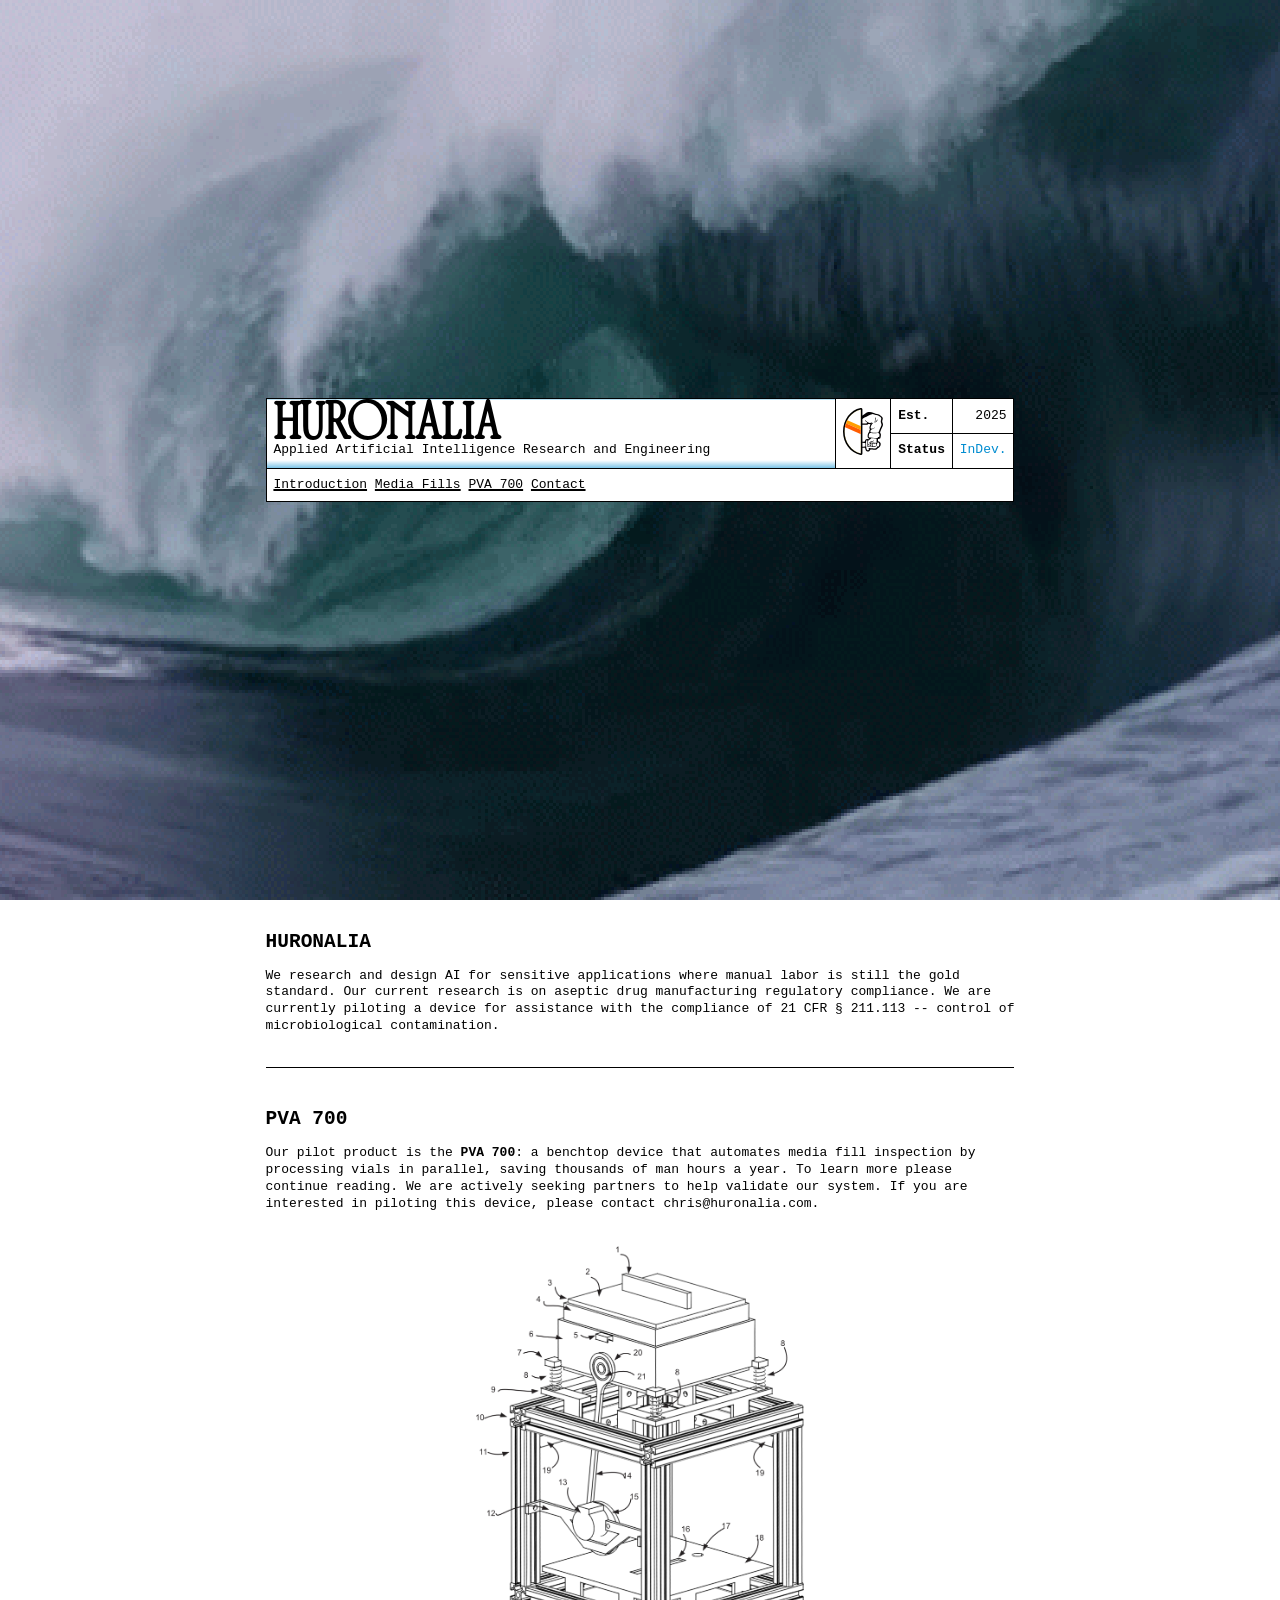
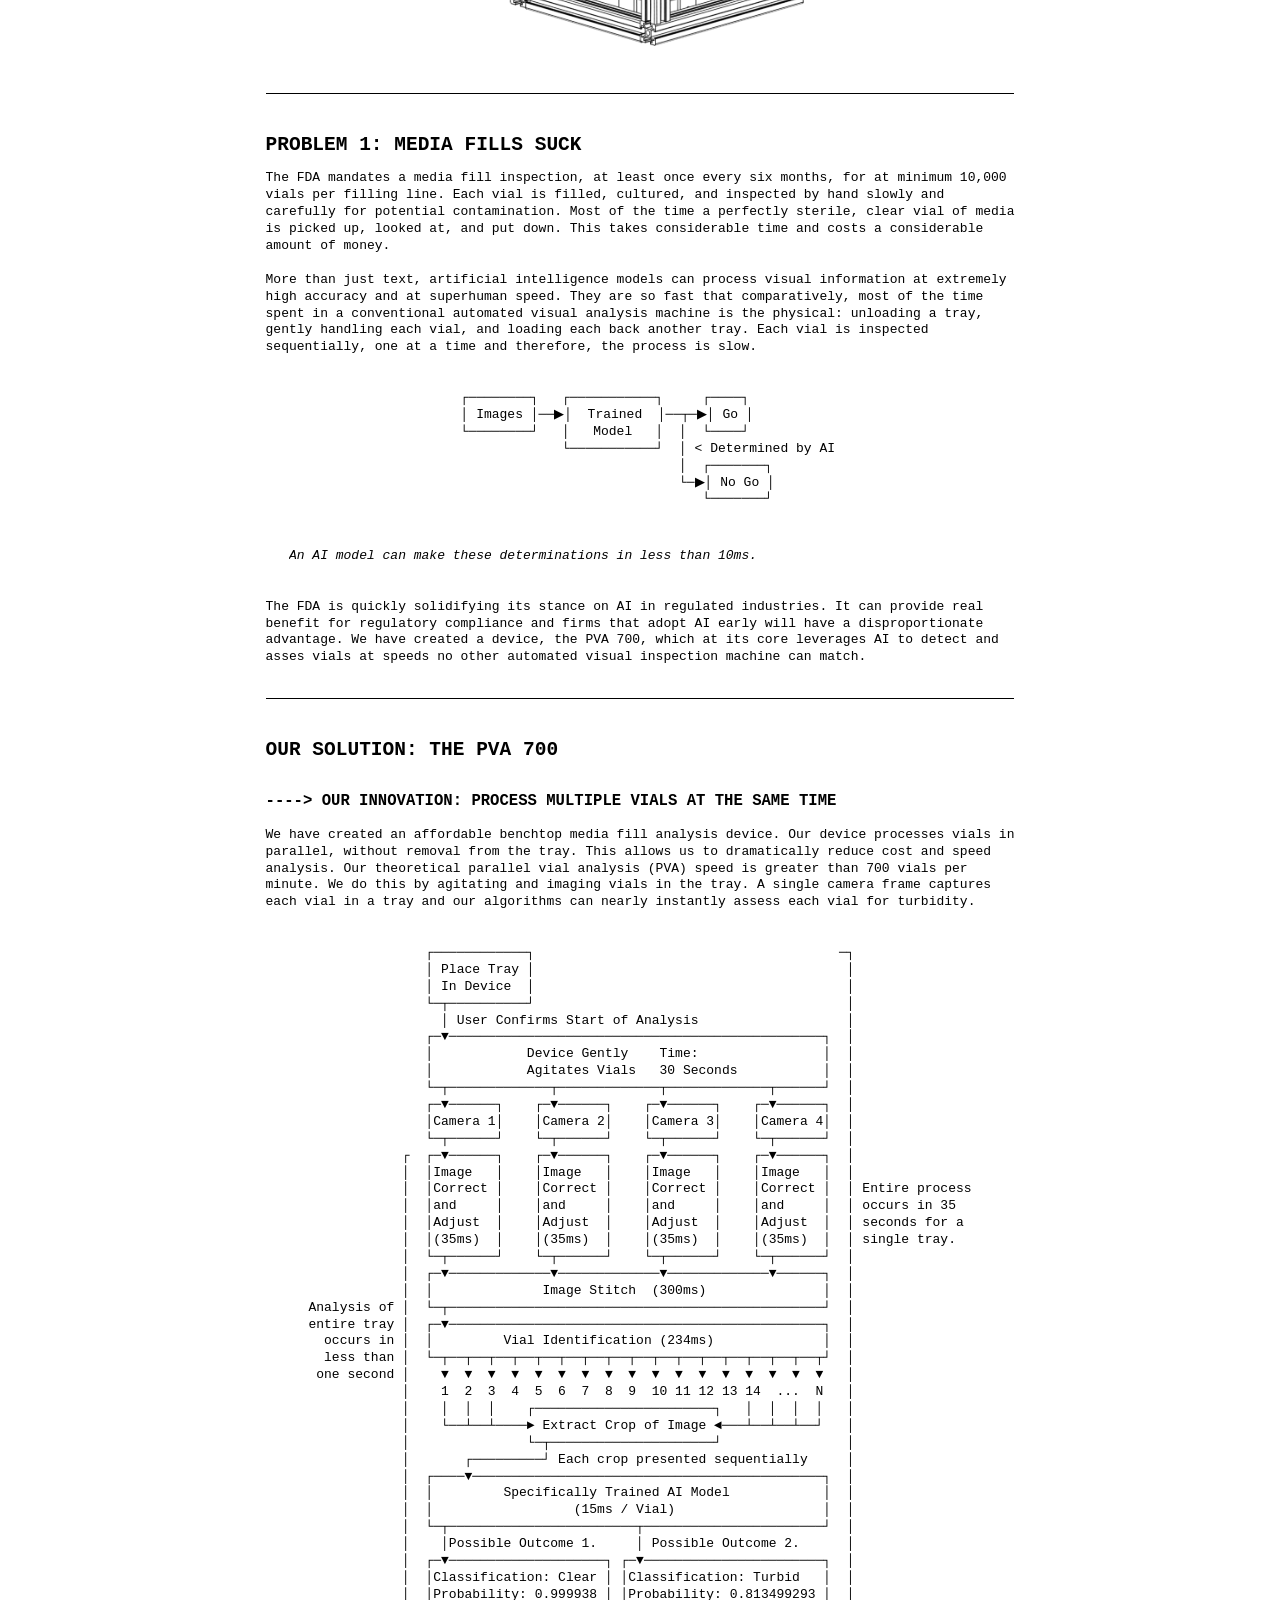
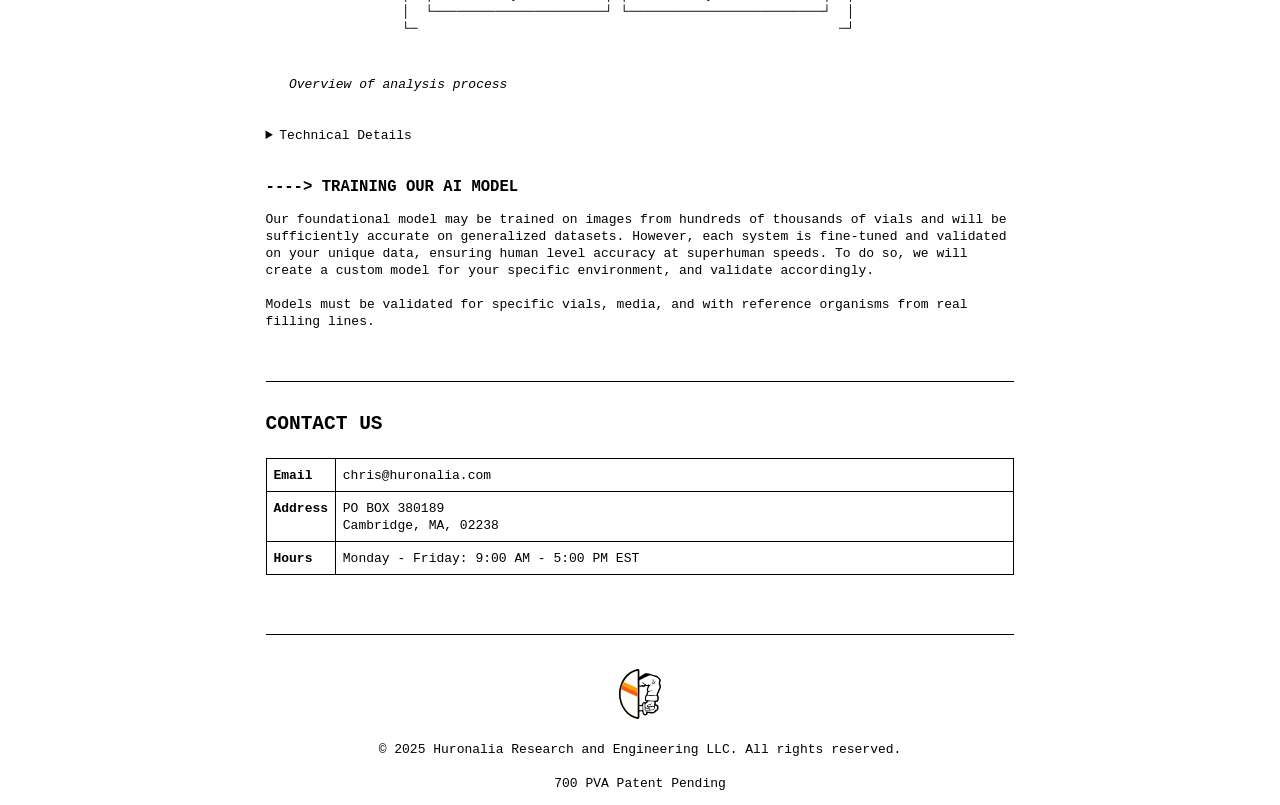
==== index.html @ 55e48eaa "removed dark mode" ====
<!DOCTYPE html>
<html xmlns="http://www.w3.org/1999/xhtml" lang="en" xml:lang="en">
<head>
    <link rel="icon" type="image/svg+xml" href="logo_v2.svg">
    <link rel="preconnect" href="https://fonts.googleapis.com">
    <link rel="preconnect" href="https://fonts.gstatic.com" crossorigin>
    <link href="https://fonts.googleapis.com/css2?family=Cabin+Sketch:wght@400;700&family=Doto:wght@100..900&family=Fascinate+Inline&family=Major+Mono+Display&family=Sixtyfour+Convergence:SCAN,XELA,YELA@-17,-19,-13&family=Workbench:BLED,SCAN@3,-28&display=swap"
          rel="stylesheet">
    <meta charset="utf-8"/>
    <meta name="generator" content="pandoc"/>
    <meta name="viewport" content="width=device-width, initial-scale=1.0, user-scalable=yes"/>
    <meta name="author" content="Huronalia"/>
    <title>Huronalia</title>
    <style>
        /* Reset CSS */
        html, body, div, span, applet, object, iframe,
        h1, h2, h3, h4, h5, h6, p, blockquote, pre,
        a, abbr, acronym, address, big, cite, code,
        del, dfn, em, img, ins, kbd, q, s, samp,
        small, strike, strong, sub, sup, tt, var,
        b, u, i, center,
        dl, dt, dd, ol, ul, li,
        fieldset, form, label, legend,
        table, caption, tbody, tfoot, thead, tr, th, td,
        article, aside, canvas, details, embed,
        figure, figcaption, footer, header, hgroup,
        menu, nav, output, ruby, section, summary,
        time, mark, audio, video {
            padding: 0;
            border: 0;
            font-size: 100%;
            font: inherit;
            vertical-align: baseline;
        }

        article, aside, details, figcaption, figure,
        footer, header, hgroup, menu, nav, section {
            display: block;
        }

        body {
            line-height: 1;
        }

        ol, ul {
            list-style: none;
        }

        blockquote, q {
            quotes: none;
        }

        blockquote:before, blockquote:after,
        q:before, q:after {
            content: '';
            content: none;
        }

        table {
            border-collapse: collapse;
            border-spacing: 0;
        }


        /* Main CSS */
        @import url('https://fonts.cdnfonts.com/css/jetbrains-mono-2');
        @font-face { font-family: "ZTBros"; src: url('font.otf'); }

        :root {
            --font-family: "JetBrains Mono", monospace;
            --line-height: 1.3rem;
            --border-thickness: 1.8px;
            --text-color: #000;
            --text-color-alt: #666;
            /*--background-color: #FFFAF7;*/
            --background-color: #fff;
            --background-color-alt: #fff;
            /*--accent-color: #056c91;*/
            /*--accent-color: #FF5D00;*/
            --accent-color: black;
            --accent-color2: #FF9E00;
            /*--accent-color2: #111111;*/

            --font-weight-normal: 400;
            --font-weight-medium: 600;
            --font-weight-bold: 800;

            font-family: var(--font-family);
            font-optical-sizing: auto;
            font-weight: var(--font-weight-normal);
            font-style: normal;
            font-variant-numeric: tabular-nums lining-nums;
            font-size: 13px;
        }


        /*@media (prefers-color-scheme: dark) {*/
        /*    :root {*/
        /*        --text-color: #fff;*/
        /*        --text-color-alt: #aaa;*/
        /*        --background-color: #000;*/
        /*        --background-color-alt: #111;*/
        /*        !*--accent-color: #4499ff;*!*/
        /*        --accent-color: #FF5D00;*/
        /*    }*/
        /*}*/

        * {
            box-sizing: border-box;
            box-sizing: border-box;
        }

        * + * {
            margin-top: var(--line-height);
        }

        html {
            display: flex;
            width: 100%;
            margin: 0;
            padding: 0;
            flex-direction: column;
            align-items: center;
            background: var(--background-color);
            color: var(--text-color);
        }

        body {
            position: relative;
            width: 100%;
            margin: 0;
            padding: 0 2ch; /* Removed top padding */
            max-width: calc(min(100ch, round(down, 100%, 1ch)));
            line-height: var(--line-height);
            overflow-x: hidden;
        }

        @media screen and (max-width: 480px) {
            :root {
                font-size: 14px;
            }

            body {
                padding: 0 1ch; /* Removed top padding */
            }
        }

        h1, h2, h3, h4, h5, h6 {
            font-weight: var(--font-weight-bold);
            margin: calc(var(--line-height) * 2) 0 var(--line-height);
            line-height: var(--line-height);
        }

        h1 {
            font-size: 4rem;
            line-height: calc(2 * var(--line-height));
            margin-bottom: calc(var(--line-height) * 2);
            text-transform: uppercase;
            /*font-family: 'Major Mono Display'*/
            /*font-family: 'Cabin Sketch';*/
            font-family: 'ZTBros';


        }

        h2 {
            font-size: 1.5rem;
            text-transform: uppercase;
            /*font-family: 'Sixtyfour Convergence';*/
            /*font-weight: 200*/
        }

        h3 {
            font-size: 1.2rem;
            text-transform: uppercase;
            /*font-family: 'Sixtyfour Convergence';*/
            /*font-weight: 100*/
        }

        hr {
            position: relative;
            display: block;
            height: var(--line-height);
            margin: calc(var(--line-height) * 1.5) 0;
            border: none;
            color: var(--text-color);
        }

        hr:after {
            display: block;
            content: "";
            position: absolute;
            top: calc(var(--line-height) / 2 - var(--border-thickness));
            left: 0;
            width: 100%;
            border-top: var(--border-thickness) solid var(--text-color); /* Changed from double to solid */
            height: 0;
        }

        a {
            text-decoration-thickness: var(--border-thickness);
            color: var(--accent-color);
        }

        a:hover {
            text-decoration: underline;
        }

        p {
            margin-bottom: var(--line-height);
            word-break: break-word;
            word-wrap: break-word;
            hyphens: auto;
        }

        strong {
            font-weight: var(--font-weight-bold);
        }

        em {
            font-style: italic;
        }

        table {
            position: relative;
            top: calc(var(--line-height) / 2);
            width: calc(round(down, 100%, 1ch));
            border-collapse: collapse;
            margin: 0 0 calc(var(--line-height) * 2);
            margin: 0;
        }

        th, td {
            border: var(--border-thickness) solid var(--text-color);
            padding: calc((var(--line-height) / 2)) calc(1ch - var(--border-thickness) / 2) calc((var(--line-height) / 2) - (var(--border-thickness)));
            line-height: var(--line-height);
            vertical-align: top;
            text-align: left;
        }

        th {
            font-weight: 700;
        }

        .width-min {
            width: 0%;
        }

        .width-auto {
            width: 100%;
        }

        /* Add background image container */
        .header-background {
            position: fixed;
            top: 0;
            left: 0;
            width: 100%;
            height: 100vh;
            z-index: -1;
            background-image: url('waves_test.gif'); /* Replace with your image path */
            background-size: cover;
            background-position: center;
            background-repeat: no-repeat;
            opacity: 1;
            transition: opacity 0.3s ease;

            image-rendering: pixelated; /* Chrome, Edge */
        }

        /* Ensure header wrapper has transparent background */
        /* Header wrapper for centering effect */
        /* Ensure header wrapper fills viewport exactly */
        .header-wrapper {
            height: 100vh;
            display: flex;
            align-items: center;
            justify-content: center;
            margin: 0;
            padding: var(--line-height) 0;
            position: relative;
            background-image: url('your-image.jpg');
            background-size: cover;
            background-position: center;
            background-repeat: no-repeat;
            background-attachment: fixed;
            /* Add this for crisp pixels */

        }


        /* Remove margins from header table */
        .header {
            margin: 0;
            background: var(--background-color); /* Ensure solid background */
        }

        /* Make sure the sticky header has solid background */
        .header-sticky {
            background: var(--background-color);
            padding: 0; /* Remove any padding */
        }

        /* Remove the gradient from table cells or make them fully opaque */
        .header td[style*="gradient"] {
            background: var(--background-color) !important;
        }

        /* Sticky container for the header */
        .header-sticky {
            position: sticky;
            top: 0;
            z-index: 10;
            background: var(--background-color);
            width: 100%; /* Add this line */
            margin: 0
        }

        /* Make sticky header opaque when scrolling */
        .header-sticky.scrolled {
            background: var(--background-color);
        }


        .header {
            margin: 0; /* Remove default margin */
        }

        .header h1 {
            margin: 0;
        }

        .header tr td:last-child {
            text-align: right;
        }

        ul, ol {
            padding: 0;
            margin: 0 0 var(--line-height);
        }

        ul {
            list-style-type: square;
            padding: 0 0 0 2ch;
        }

        ol {
            list-style-type: none;
            counter-reset: item;
            padding: 0;
        }

        ol li:before {
            content: counters(item, ".") ". ";
            counter-increment: item;
            font-weight: var(--font-weight-medium);
        }

        li {
            margin: 0;
            padding: 0;
        }

        pre {
            white-space: pre;
            overflow-x: auto;
            margin: var(--line-height) 0;
            overflow-y: hidden;
        }

        pre, code {
            font-family: var(--font-family);
        }

        code {
            font-weight: var(--font-weight-medium);
        }

        /*figure {*/
        /*  margin: calc(var(--line-height) * 2) 3ch;*/
        /*  overflow-x: auto;*/
        /*  overflow-y: hidden;*/
        /*}*/


        figure {
            margin: calc(var(--line-height) * 2) 3ch;
            overflow-x: auto;
            overflow-y: hidden;
            text-align: center; /* Add this to center content */
        }


        figure pre {
            text-align: left; /* Keep ASCII art left-aligned */
            display: inline-block;
            margin: 0 auto;
        }

        figcaption {
            text-align: left; /* Keep ASCII art left-aligned */
            display: block;
            font-style: italic;
            margin-top: var(--line-height);
        }

        input, button, textarea {
            border: var(--border-thickness) solid var(--text-color);
            padding: calc(var(--line-height) / 2 - var(--border-thickness)) calc(1ch - var(--border-thickness));
            margin: 0;
            font: inherit;
            font-weight: inherit;
            height: calc(var(--line-height) * 2);
            width: auto;
            overflow: visible;
            background: var(--background-color);
            color: var(--text-color);
            line-height: normal;
            -webkit-font-smoothing: inherit;
            -moz-osx-font-smoothing: inherit;
            -webkit-appearance: none;
        }

        button {
            text-transform: uppercase;
            font-weight: var(--font-weight-medium);
            cursor: pointer;
        }

        button:hover {
            background: var(--background-color-alt);
        }

        button:active {
            transform: translate(2px, 2px);
        }

        .grid {
            --grid-cells: 0;
            display: flex;
            gap: 1ch;
            width: calc(round(down,100%,(1ch * var(--grid-cells)) - (1ch * var(--grid-cells) - 1)));
            margin-bottom: var(--line-height);
        }

        .grid > * {
            flex: 0 0 calc(round(down, (100% -(1ch *(var(--grid-cells) -1))) / var(--grid-cells), 1 ch));
        }

        .grid:has(> :last-child:nth-child(1)) {
            --grid-cells: 1;
        }

        .grid:has(> :last-child:nth-child(2)) {
            --grid-cells: 2;
        }

        .grid:has(> :last-child:nth-child(3)) {
            --grid-cells: 3;
        }

        .grid:has(> :last-child:nth-child(4)) {
            --grid-cells: 4;
        }

        /* Custom styles for MassReg */
        .company-name {
            color: var(--accent-color);
            font-weight: var(--font-weight-bold);
        }

        .service-box {
            border: var(--border-thickness) solid var(--text-color);
            padding: var(--line-height) 2ch;
            margin-bottom: var(--line-height);
        }

        .contact-section {
            margin-top: calc(var(--line-height) * 3);
            padding-top: calc(var(--line-height) * 2);
            border-top: var(--border-thickness) solid var(--text-color); /* Changed from double to solid */
        }

        footer {
            margin-top: calc(var(--line-height) * 4);
            padding-top: calc(var(--line-height) * 2);
            border-top: var(--border-thickness) solid var(--text-color);
            text-align: center;
        }

        .logo {
            display: inline-block;
            width: 10ch;
            height: calc(var(--line-height) * 3);
            margin: var(--line-height) auto;
        }

        nav.main-nav {
            margin-bottom: 0; /* Remove bottom margin since it's in the table now */
            padding-bottom: 0; /* Remove padding */
            border-bottom: none; /* Remove border since it's in a table cell */
            text-align: left; /* Align the links to the left */
        }

        #header-titlebox {
           /* #008CD0 */
           background: linear-gradient(to bottom, #FFFFFF 0%, #FFFFFF 88%, #008CD0 110%)
        }

        /*nav.main-nav a {*/
        /*    margin-right: 2ch;*/
        /*}*/
    </style>
    <!--     style="background: linear-gradient(to bottom, #FFF5E4 0%, #FFF5E4 90%, #008CD0 100%)"-->
</head>
<body>
<div class="header-background" id="headerBg"></div>
<div class="header-wrapper">
    <div class="header-sticky">
        <table class="header" style="background-color: white; top: 0;">
            <tr>
                <td colspan="2" rowspan="2" class="width-auto" id="header-titlebox">
                    <h1 class="title"><span class="company-name">HURONALIA</span></h1>
                    <span class="subtitle" , style="color: #000000; ">Applied Artificial Intelligence Research and Engineering </span>
                </td>
                <td colspan="2" , rowspan="2" , class="width-auto" style="background: white">
                    <img src="logo_v2.svg" alt="logo" width="40px">
                </td>
                <th>Est.</th>
                <td class="width-min">2025</td>
            </tr>
            <tr>
                <th>Status</th>
                <td class="width-min" style="color:#008CD0">InDev.</td>
            </tr>
            <tr>
                <td colspan="6" , rowspan="1" class="width-auto">
                    <nav class="main-nav" style="justify-content: left">
                        <a href="#introduction">Introduction</a>
                        <a href="#ai_in_sm">Media Fills</a>
                        <a href="#about">PVA 700</a>
                        <a href="#contact">Contact</a>
                    </nav>

                </td>
            </tr>
        </table>
    </div>
</div>


<h2 id="introduction">Huronalia</h2>
<p>

    We research and design AI for sensitive applications where manual labor is still the gold standard. Our current research is on aseptic drug manufacturing regulatory
    compliance. We are currently piloting a device for assistance with the compliance of 21 CFR § 211.113 -- control of
    microbiological contamination.

</p>

<hr>
<h2>PVA 700</h2>
<p>
Our pilot product is the <strong>PVA 700</strong>: a benchtop device that automates media fill inspection by processing vials in
    parallel, saving thousands of man hours a year. To learn more please continue reading. We are actively seeking partners
    to help validate our system. If you are interested in piloting this device, please contact chris@huronalia.com.
</p>

<figure>
    <img src="example_detections.png" height="400ch"/>
</figure>
<hr>

<h2 id="ai_in_sm">Problem 1: Media Fills Suck</h2>
<p>
    The FDA mandates a media fill inspection, at least once every six months, for at minimum 10,000 vials per filling
    line. Each vial is filled, cultured, and inspected by hand slowly and carefully for potential contamination. Most of
    the time a perfectly sterile, clear vial of media is picked up, looked at, and put down. This takes considerable
    time and costs a considerable amount of money.
</p>

<p>
    More than just text, artificial intelligence models can process visual information at extremely high accuracy and
    at superhuman speed. They are so fast that comparatively, most of the time spent in a conventional automated visual
    analysis machine is the physical: unloading a tray, gently handling each vial, and loading each back another tray.
    Each vial is inspected sequentially, one at a time and therefore, the process is slow.
</p>

<figure>
  <pre>
  ┌────────┐   ┌───────────┐     ┌────┐
  │ Images │──▶│  Trained  │──┬─▶│ Go │
  └────────┘   │   Model   │  │  └────┘
               └───────────┘  │ < Determined by AI
                              │  ┌───────┐
                              └─▶│ No Go │
                                 └───────┘
    </pre>
    <figcaption>
        An AI model can make these determinations in less than 10ms.
    </figcaption>
</figure>

<p>
    The FDA is quickly solidifying its stance on AI in regulated industries. It can provide real benefit for regulatory
    compliance and firms that adopt AI early will have a disproportionate advantage. We have created a device, the PVA 700,
    which at its core leverages AI to detect and asses vials at speeds no other automated visual inspection machine can
    match.
</p>

<hr>

<h2 id="about">OUR SOLUTION: The PVA 700</h2>
<h3>----> Our innovation: process multiple vials at the same time</h3>
<p>
    We have created an affordable benchtop media fill analysis device. Our device processes vials in parallel,
    without removal from the tray. This allows us to dramatically reduce cost
    and speed analysis. Our theoretical parallel vial analysis (PVA) speed is greater than 700 vials per minute. We do
    this by agitating and imaging vials in the tray. A single camera frame captures each vial in a tray and our
    algorithms can nearly instantly assess each vial for turbidity.

</p>

<figure>
    <pre>
               ┌────────────┐                                       ─┐
               │ Place Tray │                                        │
               │ In Device  │                                        │
               └─┬──────────┘                                        │
                 │ User Confirms Start of Analysis                   │
               ┌─▼────────────────────────────────────────────────┐  │
               │            Device Gently    Time:                │  │
               │            Agitates Vials   30 Seconds           │  │
               └─┬─────────────┬─────────────┬─────────────┬──────┘  │
               ┌─▼──────┐    ┌─▼──────┐    ┌─▼──────┐    ┌─▼──────┐  │
               │Camera 1│    │Camera 2│    │Camera 3│    │Camera 4│  │
               └─┬──────┘    └─┬──────┘    └─┬──────┘    └─┬──────┘  │
            ┌  ┌─▼──────┐    ┌─▼──────┐    ┌─▼──────┐    ┌─▼──────┐  │
            │  │Image   │    │Image   │    │Image   │    │Image   │  │
            │  │Correct │    │Correct │    │Correct │    │Correct │  │ Entire process
            │  │and     │    │and     │    │and     │    │and     │  │ occurs in 35
            │  │Adjust  │    │Adjust  │    │Adjust  │    │Adjust  │  │ seconds for a
            │  │(35ms)  │    │(35ms)  │    │(35ms)  │    │(35ms)  │  │ single tray.
            │  └─┬──────┘    └─┬──────┘    └─┬──────┘    └─┬──────┘  │
            │  ┌─▼─────────────▼─────────────▼─────────────▼──────┐  │
            │  │              Image Stitch  (300ms)               │  │
Analysis of │  └─┬────────────────────────────────────────────────┘  │
entire tray │  ┌─▼────────────────────────────────────────────────┐  │
  occurs in │  │         Vial Identification (234ms)              │  │
  less than │  └─┬──┬──┬──┬──┬──┬──┬──┬──┬──┬──┬──┬──┬──┬──┬──┬──┬┘  │
 one second │    ▼  ▼  ▼  ▼  ▼  ▼  ▼  ▼  ▼  ▼  ▼  ▼  ▼  ▼  ▼  ▼  ▼   │
            │    1  2  3  4  5  6  7  8  9  10 11 12 13 14  ...  N   │
            │    │  │  │    ┌───────────────────────┐   │  │  │  │   │
            │    └──┴──┴────► Extract Crop of Image ◄───┴──┴──┴──┘   │
            │               └─┬─────────────────────┘                │
            │       ┌─────────┘ Each crop presented sequentially     │
            │  ┌────▼─────────────────────────────────────────────┐  │
            │  │         Specifically Trained AI Model            │  │
            │  │                  (15ms / Vial)                   │  │
            │  └─┬────────────────────────┬───────────────────────┘  │
            │    │Possible Outcome 1.     │ Possible Outcome 2.      │
            │  ┌─▼────────────────────┐ ┌─▼───────────────────────┐  │
            │  │Classification: Clear │ │Classification: Turbid   │  │
            │  │Probability: 0.999938 │ │Probability: 0.813499293 │  │
            │  └──────────────────────┘ └─────────────────────────┘  │
            └─                                                      ─┘
    </pre>
    <figcaption>
        Overview of analysis process
    </figcaption>
</figure>


<details>
    <summary>
        Technical Details
    </summary>
    <table style="font-size: 0.8rem">
        <tr>
            <th class="width-min">Device Name</th>
            <td class="width-auto">PVA 700</td>
        </tr>
        <tr>
            <th>Speed</th>
            <td>~700 Vials/Min</td>
        </tr>
        <tr>
            <th>Cameras</th>
            <td>8</td>
        </tr>
        <tr>
            <th>Persistent Storage</th>
            <td>10 TB</td>
        </tr>
        <tr>
            <th>21 CFR Part 11</th>
            <td>COMPLIANT</td>
        </tr>
        <tr>
            <th>Compute Performance</th>
            <td>15.11 TFLOPS (FP32)</td>
        </tr>
    </table>
</details>

<h3>----> Training our AI Model</h3>
<p>
    Our foundational model may be trained on images from hundreds of thousands of vials and will be sufficiently accurate on
    generalized datasets. However, each system is fine-tuned and validated on your unique data, ensuring human level
    accuracy at superhuman speeds. To do so, we will create a custom model for your specific environment, and validate accordingly.
</p>
<p>
    Models must be validated for specific vials, media, and with reference organisms from real filling lines.
</p>

<!--<figure>-->
<!--    <figcaption>-->
<!--        insert figure here of training loss and validation loss-->
<!--    </figcaption>-->
<!--</figure>-->

<!--  <figure>-->
<!--    <img src="example_detections.png" height="400"/>-->
<!--  <figcaption>Example AI/ML vial analysis. Green circles are sterile vials, red are contaminations.</figcaption>-->
<!--  </figure>-->

<!--<h2 id="services">How it works</h2>-->

<!--<div class="service-box">-->
<!--  <strong>1. VIAL AGITATION</strong>-->
<!--  <p>An onboard shaker agitates cell culture media ensuring proper homoginization, revealing contamination.</p>-->
<!--</div>-->

<!--<div class="service-box">-->
<!--  <strong>2. VISUAL INSPECTION</strong>-->
<!--  <p>Multiple onboard cameras image vials from the bottom.</p>-->
<!--</div>-->

<!--<div class="service-box">-->
<!--  <strong>3. VISUAL ANALYSIS</strong>-->
<!--  <p>Computer vision algorithms create a composite images of the tray, and identify individual vials, which a AI/ML-->
<!--  model then identifies as sterile or contaminated. An entire tray may be analyzed in less than one second.-->
<!--  </p>-->
<!--</div>-->

<!--<div class="service-box">-->
<!--  <strong>4. VERIFICATION</strong>-->
<!--  <p>The associated PVA software lets a supervisor or regulatory professional assess model performance for accuracy and completeness.</p>-->
<!--</div>-->


<!--<p><small>* Prices vary based on organization size and complexity. Contact us for a customized quote.</small></p>-->

<h2 id="contact" class="contact-section">Contact Us</h2>

<table>
    <tr>
        <th class="width-min">Email</th>
        <td class="width-auto">chris@huronalia.com</td>
    </tr>
    <tr>
        <th>Address</th>
        <td>PO BOX 380189 <br>Cambridge, MA, 02238</td>
    </tr>
    <tr>
        <th>Hours</th>
        <td>Monday - Friday: 9:00 AM - 5:00 PM EST</td>
    </tr>
</table>

<footer>
    <!--    <img src="logo.svg" alt="MassReg Logo" style="height:50px; width:50px;">-->
    <?xml version="1.0" encoding="UTF-8" standalone="no"?>
    <!--  <!DOCTYPE svg PUBLIC "-//W3C//DTD SVG 1.1//EN" "http://www.w3.org/Graphics/SVG/1.1/DTD/svg11.dtd">-->
    <?xml version="1.0" encoding="UTF-8" standalone="no"?>
    <!DOCTYPE svg PUBLIC "-//W3C//DTD SVG 1.1//EN" "http://www.w3.org/Graphics/SVG/1.1/DTD/svg11.dtd">
    <logo>
        <svg width="50px" height="50px" viewBox="0 0 1492 1772" version="1.1" xmlns="http://www.w3.org/2000/svg"
             xmlns:xlink="http://www.w3.org/1999/xlink" xml:space="preserve" xmlns:serif="http://www.serif.com/"
             style="fill-rule:evenodd;clip-rule:evenodd;stroke-linejoin:round;stroke-miterlimit:2;">
    <g transform="matrix(-0.342953,0.271036,-0.271036,-0.342953,2626.4,781.394)">
        <g>
            <path id="p16lr5qWWX"
                  d="M4756,1645C5136,1940 5112.16,2020.35 5081.16,1996.35C5066.16,1984.35 4956,2477 4945,2467C4934,2457 4894,2423 4855,2392C4817,2361 4781,2330 4775,2324C4749,2296 4329,1968 4240,1908C4226,1898 4198,1878 4177,1863C4065,1780 3947,1700 3937,1700C3930,1700 3910,1715 3893,1733C3828,1802 3697,1808 3638,1743C3629,1733 3610,1713 3596,1698C3577,1676 3562,1670 3530,1670C3508,1670 3490,1672 3490,1675C3490,1677 3499,1694 3510,1712C3555,1786 3526,1864 3411,1978C3320,2069 3243,2112 3172,2115C3139,2117 3123,2123 3115,2135C3086,2185 3046,2219 2990,2240C2935,2261 2930,2265 2930,2292C2930,2334 2906,2381 2862,2422C2823,2458 2707,2534 2665,2550C2632,2562 2634,2573 2671,2613C2688,2630 2714,2660 2727,2677C2748,2704 2759,2710 2792,2710C2848,2710 2890,2731 2988,2807C3036,2845 3086,2883 3100,2892C3179,2946 3222,2979 3255,3008C3291,3041 3294,3042 3388,3044C3509,3048 3565,3067 3795,3182C4053,3312 4178,3421 4258,3584C4292,3655 2238,3602 2146,3526C1983,3393 1856,3249 1777,3110C1751,3063 1693,2982 1649,2930C1547,2809 1527,2770 1490,2616C1435,2385 1453,2330 1616,2219C1690,2170 1715,2135 1753,2029C1813,1864 1831,1845 2010,1757C2062,1731 2123,1699 2145,1686C2167,1673 2235,1634 2295,1600C2356,1565 2412,1531 2422,1523C2432,1514 2441,1485 2445,1448C2449,1413 2463,1368 2479,1340C2513,1278 2677,1127 2730,1110C2767,1098 2772,1099 2839,1134C2877,1154 2912,1170 2917,1170C2929,1170 3030,1045 3030,1030C3030,1025 3014,1000 2995,975C2942,905 2938,838 2980,746C3045,601 3214,509 3332,554C3366,567 3382,569 3404,561C3419,555 3462,550 3501,550C3627,550 3689,588 3881,783C3929,831 3972,870 3978,870C3983,870 4008,859 4031,845C4109,801 4238,818 4297,882C4358,947 4355,1059 4289,1194C4272,1227 4261,1259 4264,1266C4267,1273 4322,1317 4387,1364C4489,1439 4549,1484 4756,1645ZM4068,1654C4520.7,2078.74 5258.47,2359.34 4861,1871C4571,1633 4177,1336 4160,1342C4147,1347 3980,1570 3980,1583C3980,1590 4019,1622 4068,1654ZM1930,3146C2004,3264 4164,3600 4082,3509C4014,3434 3869,3338 3710,3262C3542,3181 3390,3131 3390,3157C3390,3161 3408,3201 3430,3244C3501,3386 3424,3530 3424,3460C3423,3285 3392,3247 3050,2990C2869,2854 2831,2830 2810,2835C2770,2845 2767,2854 2780,2924C2794,2998 2798,3105 2788,3115C2784,3119 2774,3120 2765,3117C2754,3112 2750,3096 2750,3056C2750,2960 2673,2757 2610,2690C2581,2659 2578,2658 2511,2661C2473,2663 2438,2661 2434,2657C2430,2653 2445,2642 2468,2632C2506,2617 2527,2594 2516,2583C2514,2580 2479,2570 2440,2560C2401,2550 2366,2539 2363,2537C2361,2534 2385,2527 2417,2521C2449,2515 2501,2505 2532,2499C2602,2485 2746,2403 2795,2349C2829,2311 2836,2287 2824,2244C2813,2202 2688,2152 2552,2135C2479,2125 2489,2106 2566,2108C2646,2111 2718,2127 2788,2155C2845,2178 2849,2178 2906,2164C3008,2138 3024,2125 3035,2048C3042,2004 3041,2002 2986,1942C2883,1832 2583,1600 2542,1600C2535,1600 2453,1645 2359,1700C2266,1756 2138,1827 2074,1860C1916,1940 1914,1942 1864,2082C1824,2196 1796,2235 1717,2294C1570,2404 1563,2424 1606,2605C1636,2732 1661,2779 1756,2890C1799,2940 1831,2987 1930,3146ZM3264,1981C3318,1943 3419,1834 3426,1803C3434,1771 3411,1743 3232,1569C3037,1380 2834,1230 2773,1230C2743,1230 2613,1348 2583,1402C2557,1449 2551,1550 2573,1568C2579,1574 2617,1595 2655,1615C2790,1687 2958,1822 3051,1934C3079,1968 3114,2001 3128,2008C3166,2025 3212,2016 3264,1981ZM3843,1648C3915,1570 4032,1419 4106,1309C4257,1085 4280,969 4179,938C4108,917 4050,966 4050,1045C4050,1059 4044,1070 4038,1070C4031,1070 3939,987 3834,886C3729,785 3627,694 3609,684C3560,659 3468,661 3402,690L3349,713L3281,647L3234,665C3171,689 3121,735 3094,795C3064,859 3064,891 3095,929C3141,983 3153,980 3233,897C3363,763 3441,748 3578,831C3711,911 4040,1164 4040,1187C4040,1206 3904,1391 3753,1578C3707,1635 3700,1663 3728,1679C3766,1701 3802,1692 3843,1648ZM3540,1574C3623,1578 3690,1577 3690,1572C3690,1568 3698,1555 3708,1544C3748,1502 3840,1376 3840,1364C3840,1353 3806,1273 3763,1183C3744,1143 3728,1141 3709,1177C3693,1207 3695,1234 3718,1272C3733,1298 3733,1301 3713,1322C3701,1335 3688,1357 3685,1373C3671,1428 3590,1416 3443,1339C3359,1294 3334,1291 3296,1321C3266,1344 3256,1342 3266,1315C3276,1290 3346,1261 3384,1267C3401,1269 3442,1283 3475,1297C3617,1357 3620,1357 3636,1336C3658,1306 3654,1277 3630,1283C3596,1292 3541,1271 3518,1240C3506,1223 3487,1210 3476,1210C3446,1210 3435,1200 3414,1155C3399,1124 3388,1114 3362,1109C3319,1100 3292,1075 3268,1023C3258,999 3245,980 3241,980C3234,980 3017,1243 2997,1276C2992,1285 3022,1314 3087,1367C3141,1410 3220,1480 3264,1522C3341,1598 3343,1599 3367,1583C3387,1569 3413,1568 3540,1574ZM3900,1296C3900,1288 3906,1275 3913,1268C3920,1261 3936,1240 3949,1221L3973,1187L3930,1151C3906,1131 3850,1087 3806,1052L3725,989L3695,1027C3679,1047 3641,1090 3613,1122C3543,1198 3544,1230 3616,1230C3634,1230 3641,1223 3646,1203C3649,1187 3657,1164 3663,1151C3678,1121 3745,1076 3763,1083C3771,1086 3798,1138 3825,1199C3852,1263 3878,1310 3886,1310C3894,1310 3900,1304 3900,1296ZM3541,1138C3565,1116 3670,969 3670,958C3670,950 3560,875 3513,851C3425,807 3337,835 3310,915C3282,1001 3370,1108 3412,1040C3433,1007 3447,1017 3452,1070C3457,1119 3481,1160 3505,1160C3512,1160 3528,1150 3541,1138Z"
                  style="fill:rgb(2,1,2);fill-rule:nonzero;"/>
            <path id="pj3i8B1lk"
                  d="M1940,2758C1940,2720 1997,2633 2047,2595C2101,2554 2187,2526 2230,2535C2269,2544 2268,2555 2228,2558C2185,2561 2111,2596 2077,2628C2061,2643 2033,2683 2013,2718C1989,2760 1972,2780 1959,2780C1946,2780 1940,2773 1940,2758Z"
                  style="fill:rgb(2,1,2);fill-rule:nonzero;"/>
            <path id="p13BB8iPfY"
                  d="M1906,2522C1897,2507 1928,2480 1980,2456C2012,2442 2047,2436 2100,2436C2166,2435 2182,2439 2230,2466C2260,2483 2286,2505 2288,2514C2291,2530 2289,2530 2253,2514C2157,2473 2106,2470 2022,2501C1949,2528 1914,2534 1906,2522Z"
                  style="fill:rgb(2,1,2);fill-rule:nonzero;"/>
            <g transform="matrix(-2.96428,3.75083,1.35422,1.07024,4817.9,-5564.49)">
                <path d="M1092.33,2406.98L1884.04,2406.98C1851.13,2872.29 1683.91,3212.6 1488.19,3212.6C1292.46,3212.6 1125.25,2872.29 1092.33,2406.98Z"
                      style="fill:rgb(255,209,0);"/>
                <path d="M1092.33,2406.98L1884.04,2406.98C1851.13,2872.29 1683.91,3212.6 1488.19,3212.6C1292.46,3212.6 1125.25,2872.29 1092.33,2406.98Z"
                      style="fill:white;"/>
                <path d="M1064.94,2421.84C1100.23,2920.72 1278.35,3289.91 1488.19,3289.91C1698.03,3289.91 1876.15,2920.72 1911.44,2421.84C1913.04,2399.16 1910.9,2375.69 1905.6,2357.84C1900.29,2340 1892.39,2329.66 1884.04,2329.66L1092.33,2329.66C1083.99,2329.66 1076.08,2340 1070.78,2357.84C1065.48,2375.69 1063.34,2399.16 1064.94,2421.84ZM1092.33,2406.98L1884.04,2406.98C1851.13,2872.29 1683.91,3212.6 1488.19,3212.6C1292.46,3212.6 1125.25,2872.29 1092.33,2406.98Z"/>
                <g>
                    <clipPath id="_clip1">
                        <path d="M1092.33,2406.98L1884.04,2406.98C1851.13,2872.29 1683.91,3212.6 1488.19,3212.6C1292.46,3212.6 1125.25,2872.29 1092.33,2406.98Z"/>
                    </clipPath>
                    <g clip-path="url(#_clip1)">
                        <g transform="matrix(-0.196855,-1.20802,-0.147525,0.184422,1735.88,2931.4)">
                            <rect x="-237.938" y="376.019" width="998.087" height="382.543"
                                  style="fill:rgb(255,158,0);"/>
                        </g>
                        <g transform="matrix(-0.196855,-1.20802,-0.167326,0.209176,1687.14,2988.24)">
                            <rect x="-237.938" y="376.019" width="998.087" height="382.543"
                                  style="fill:rgb(255,93,0);"/>
                        </g>
                    </g>
                </g>
            </g>
            <g transform="matrix(-1.79484,-1.41846,1.41846,-1.79484,3734.27,6434.29)">
                <path d="M1064.39,519.685C413.462,687.364 286.295,1823.02 1062.99,2031.5" style="fill:none;"/>
            </g>
        </g>
    </g>
</svg>
    </logo>

    <!--  <p>© 2025 Mirari Regulatory LLC. All rights reserved.</p>-->
    <p>© 2025 Huronalia Research and Engineering LLC. All rights reserved.</p>
    <p><small>700 PVA Patent Pending</small></p>
</footer>


<script>
    window.addEventListener('scroll', function () {
        const scrolled = window.pageYOffset;
        const headerBg = document.getElementById('headerBg');
        const headerSticky = document.querySelector('.header-sticky');

        // Fade out background image as user scrolls
        const opacity = Math.max(0, 1 - (scrolled / 500));
        headerBg.style.opacity = opacity;

        // Add class to header when scrolled
        if (scrolled > 50) {
            headerSticky.classList.add('scrolled');
        } else {
            headerSticky.classList.remove('scrolled');
        }
    });
</script>

</body>
</html>
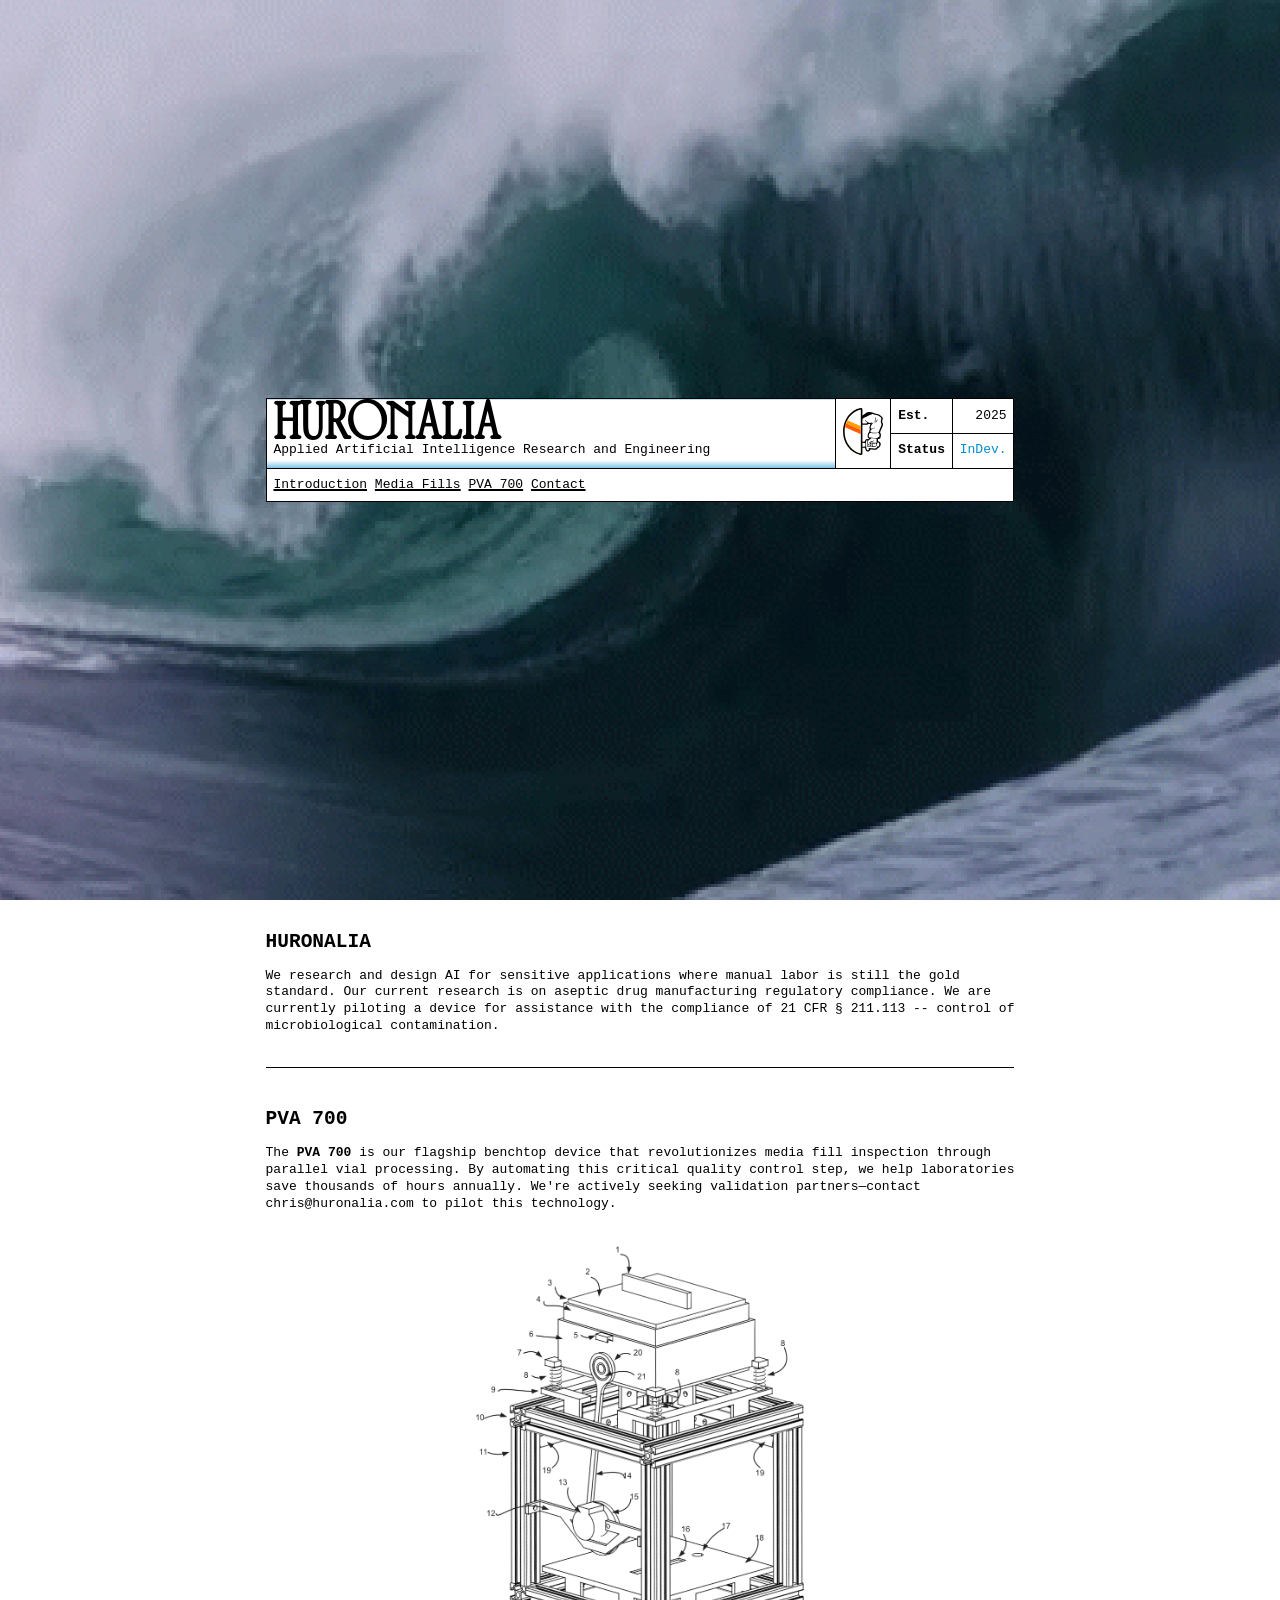
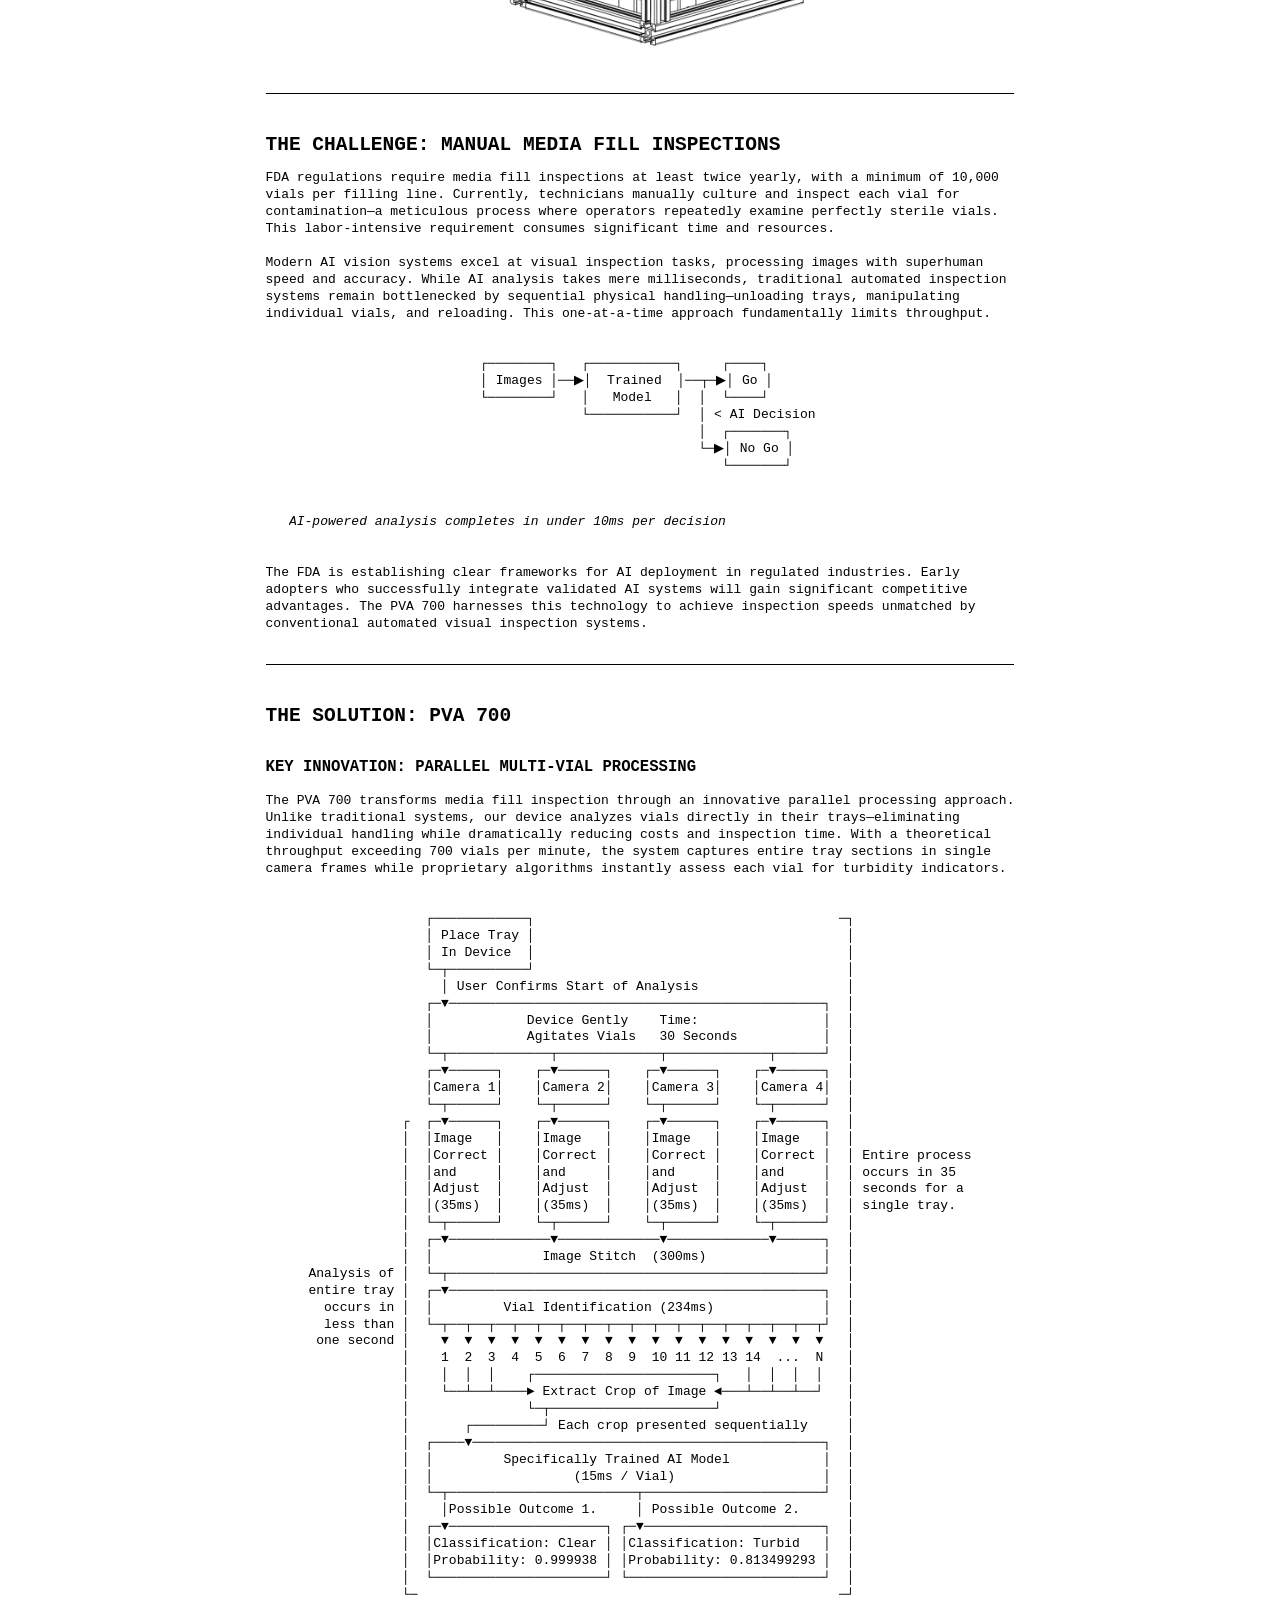
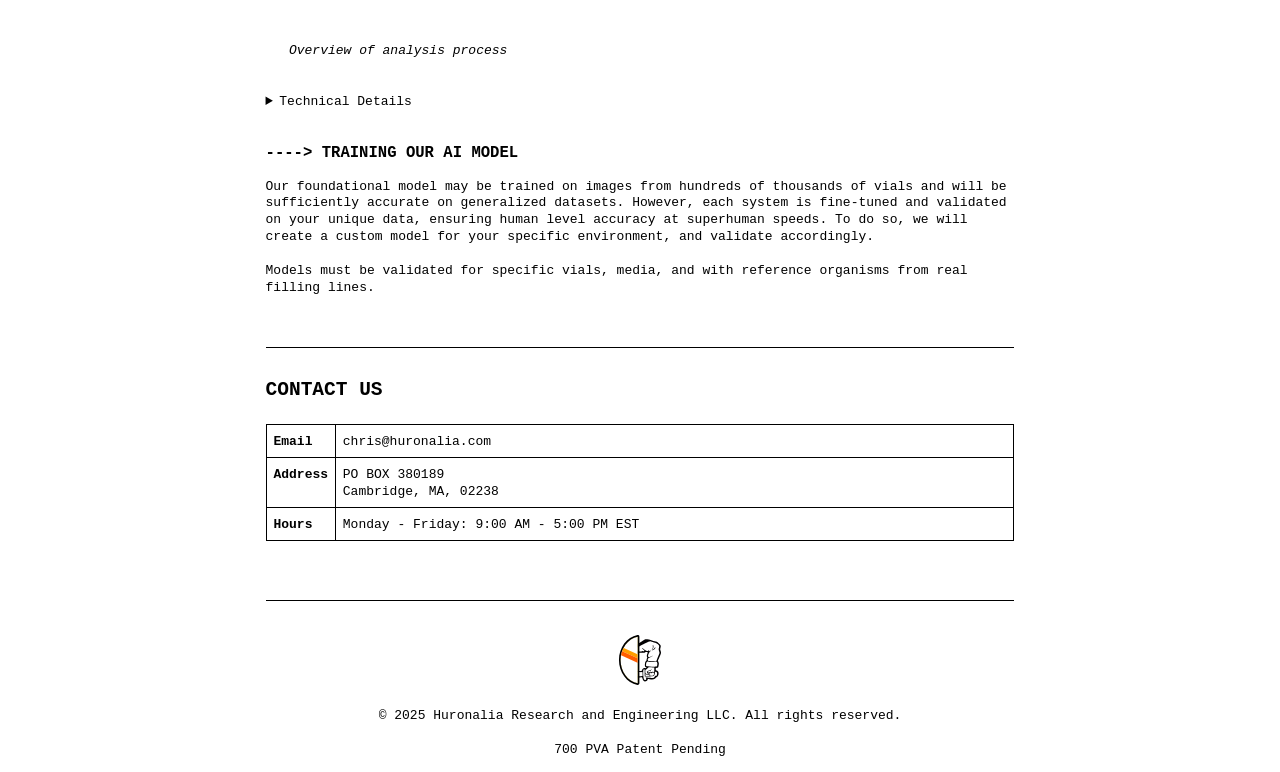
==== commit cd3c40e7: "changed some language" ====
--- a/index.html
+++ b/index.html
@@ -561,9 +561,7 @@
 <hr>
 <h2>PVA 700</h2>
 <p>
-Our pilot product is the <strong>PVA 700</strong>: a benchtop device that automates media fill inspection by processing vials in
-    parallel, saving thousands of man hours a year. To learn more please continue reading. We are actively seeking partners
-    to help validate our system. If you are interested in piloting this device, please contact chris@huronalia.com.
+The <strong>PVA 700</strong> is our flagship benchtop device that revolutionizes media fill inspection through parallel vial processing. By automating this critical quality control step, we help laboratories save thousands of hours annually. We're actively seeking validation partners—contact chris@huronalia.com to pilot this technology.
 </p>
 
 <figure>
@@ -571,19 +569,13 @@
 </figure>
 <hr>
 
-<h2 id="ai_in_sm">Problem 1: Media Fills Suck</h2>
+<h2 id="ai_in_sm">The Challenge: Manual Media Fill Inspections</h2>
 <p>
-    The FDA mandates a media fill inspection, at least once every six months, for at minimum 10,000 vials per filling
-    line. Each vial is filled, cultured, and inspected by hand slowly and carefully for potential contamination. Most of
-    the time a perfectly sterile, clear vial of media is picked up, looked at, and put down. This takes considerable
-    time and costs a considerable amount of money.
+FDA regulations require media fill inspections at least twice yearly, with a minimum of 10,000 vials per filling line. Currently, technicians manually culture and inspect each vial for contamination—a meticulous process where operators repeatedly examine perfectly sterile vials. This labor-intensive requirement consumes significant time and resources.
 </p>
 
 <p>
-    More than just text, artificial intelligence models can process visual information at extremely high accuracy and
-    at superhuman speed. They are so fast that comparatively, most of the time spent in a conventional automated visual
-    analysis machine is the physical: unloading a tray, gently handling each vial, and loading each back another tray.
-    Each vial is inspected sequentially, one at a time and therefore, the process is slow.
+Modern AI vision systems excel at visual inspection tasks, processing images with superhuman speed and accuracy. While AI analysis takes mere milliseconds, traditional automated inspection systems remain bottlenecked by sequential physical handling—unloading trays, manipulating individual vials, and reloading. This one-at-a-time approach fundamentally limits throughput.
 </p>
 
 <figure>
@@ -591,34 +583,26 @@
   ┌────────┐   ┌───────────┐     ┌────┐
   │ Images │──▶│  Trained  │──┬─▶│ Go │
   └────────┘   │   Model   │  │  └────┘
-               └───────────┘  │ < Determined by AI
+               └───────────┘  │ < AI Decision
                               │  ┌───────┐
                               └─▶│ No Go │
                                  └───────┘
     </pre>
     <figcaption>
-        An AI model can make these determinations in less than 10ms.
+        AI-powered analysis completes in under 10ms per decision
     </figcaption>
 </figure>
 
 <p>
-    The FDA is quickly solidifying its stance on AI in regulated industries. It can provide real benefit for regulatory
-    compliance and firms that adopt AI early will have a disproportionate advantage. We have created a device, the PVA 700,
-    which at its core leverages AI to detect and asses vials at speeds no other automated visual inspection machine can
-    match.
+The FDA is establishing clear frameworks for AI deployment in regulated industries. Early adopters who successfully integrate validated AI systems will gain significant competitive advantages. The PVA 700 harnesses this technology to achieve inspection speeds unmatched by conventional automated visual inspection systems.
 </p>
 
 <hr>
 
-<h2 id="about">OUR SOLUTION: The PVA 700</h2>
-<h3>----> Our innovation: process multiple vials at the same time</h3>
+<h2 id="about">The Solution: PVA 700</h2>
+<h3>Key Innovation: Parallel Multi-Vial Processing</h3>
 <p>
-    We have created an affordable benchtop media fill analysis device. Our device processes vials in parallel,
-    without removal from the tray. This allows us to dramatically reduce cost
-    and speed analysis. Our theoretical parallel vial analysis (PVA) speed is greater than 700 vials per minute. We do
-    this by agitating and imaging vials in the tray. A single camera frame captures each vial in a tray and our
-    algorithms can nearly instantly assess each vial for turbidity.
-
+The PVA 700 transforms media fill inspection through an innovative parallel processing approach. Unlike traditional systems, our device analyzes vials directly in their trays—eliminating individual handling while dramatically reducing costs and inspection time. With a theoretical throughput exceeding 700 vials per minute, the system captures entire tray sections in single camera frames while proprietary algorithms instantly assess each vial for turbidity indicators.
 </p>
 
 <figure>
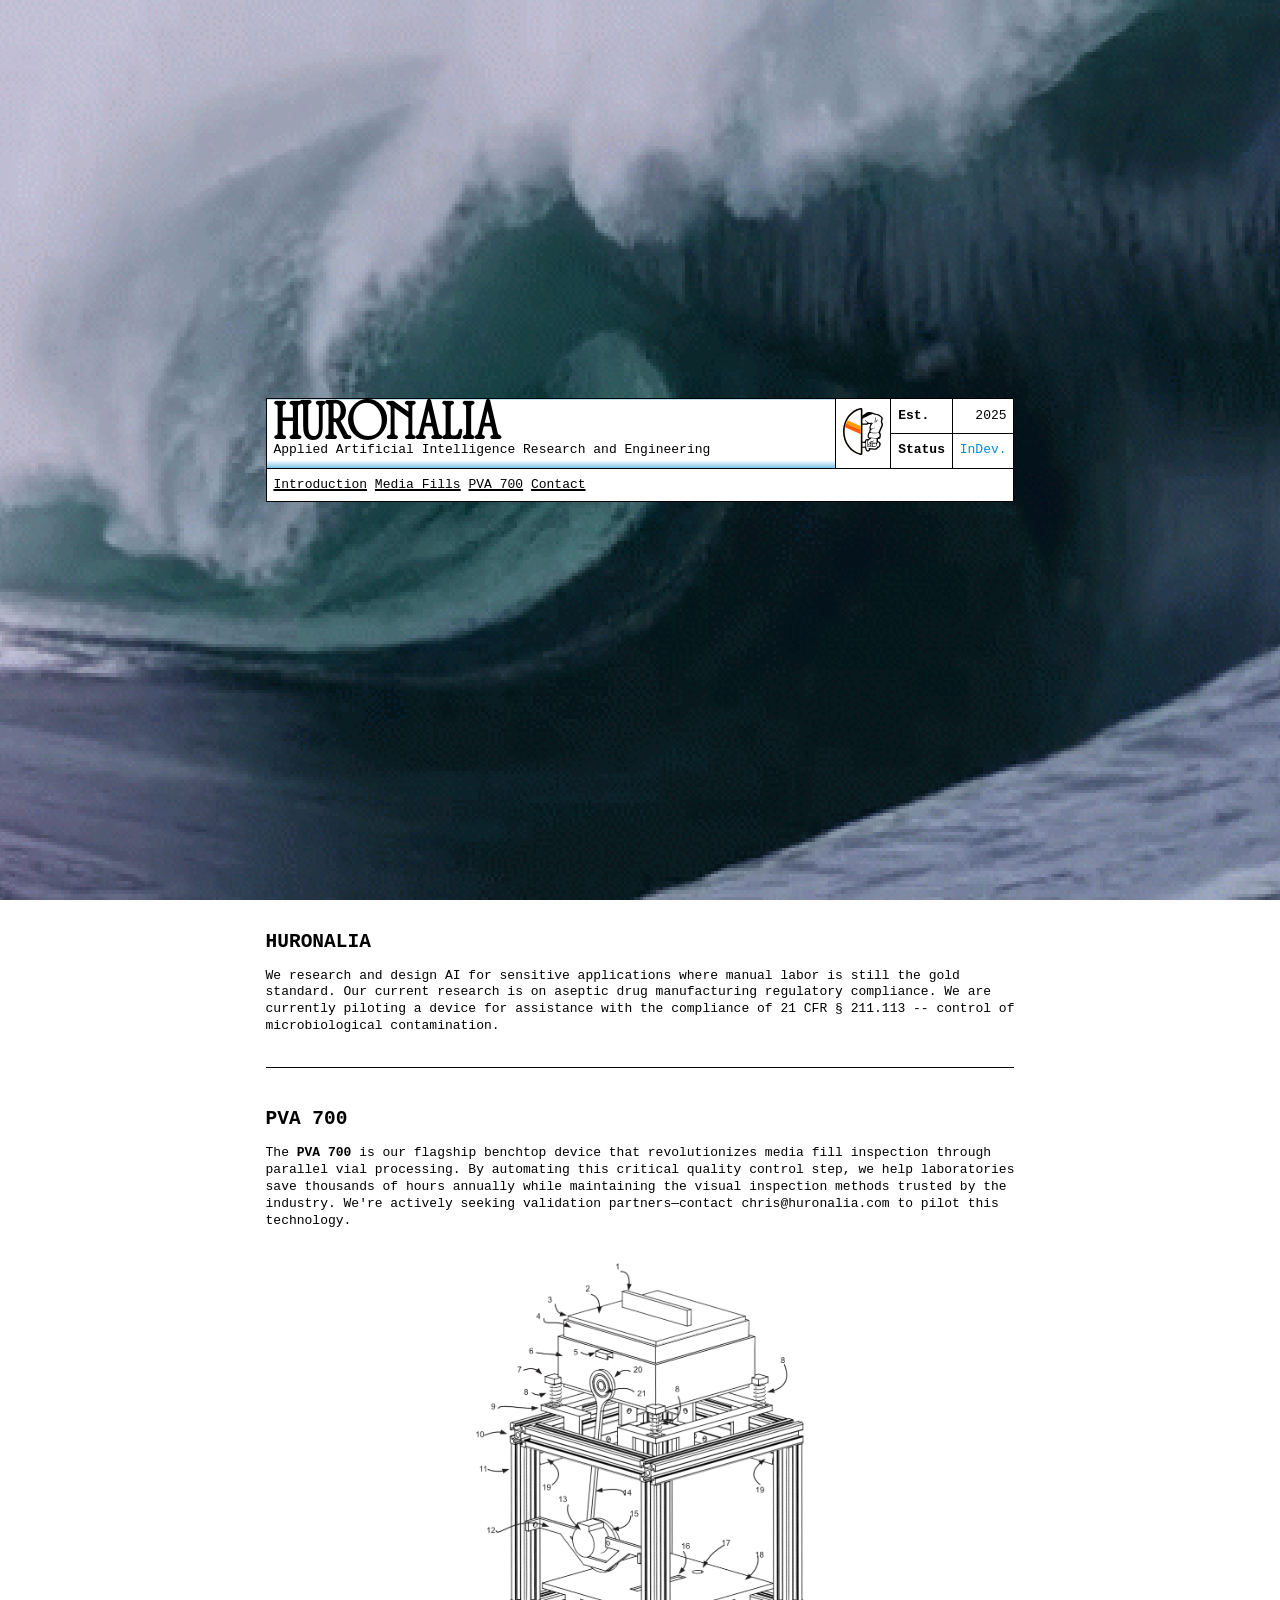
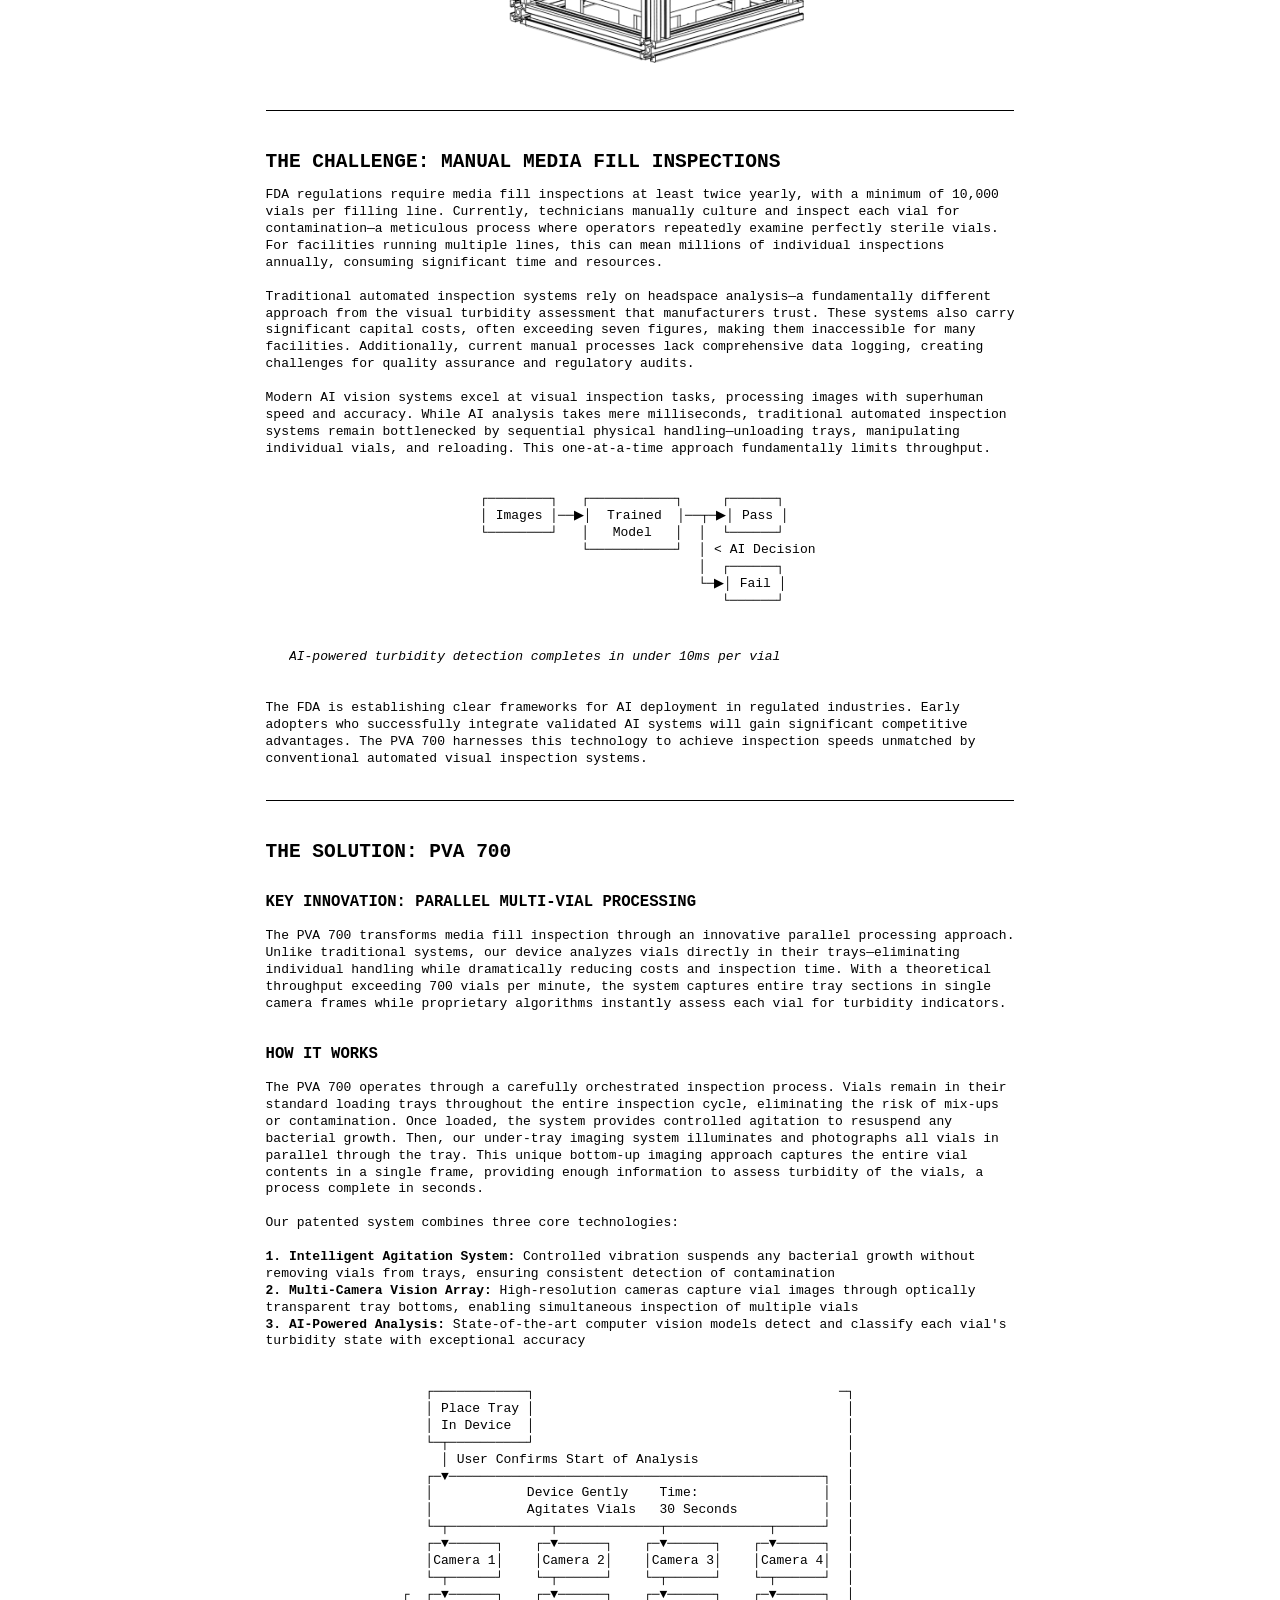
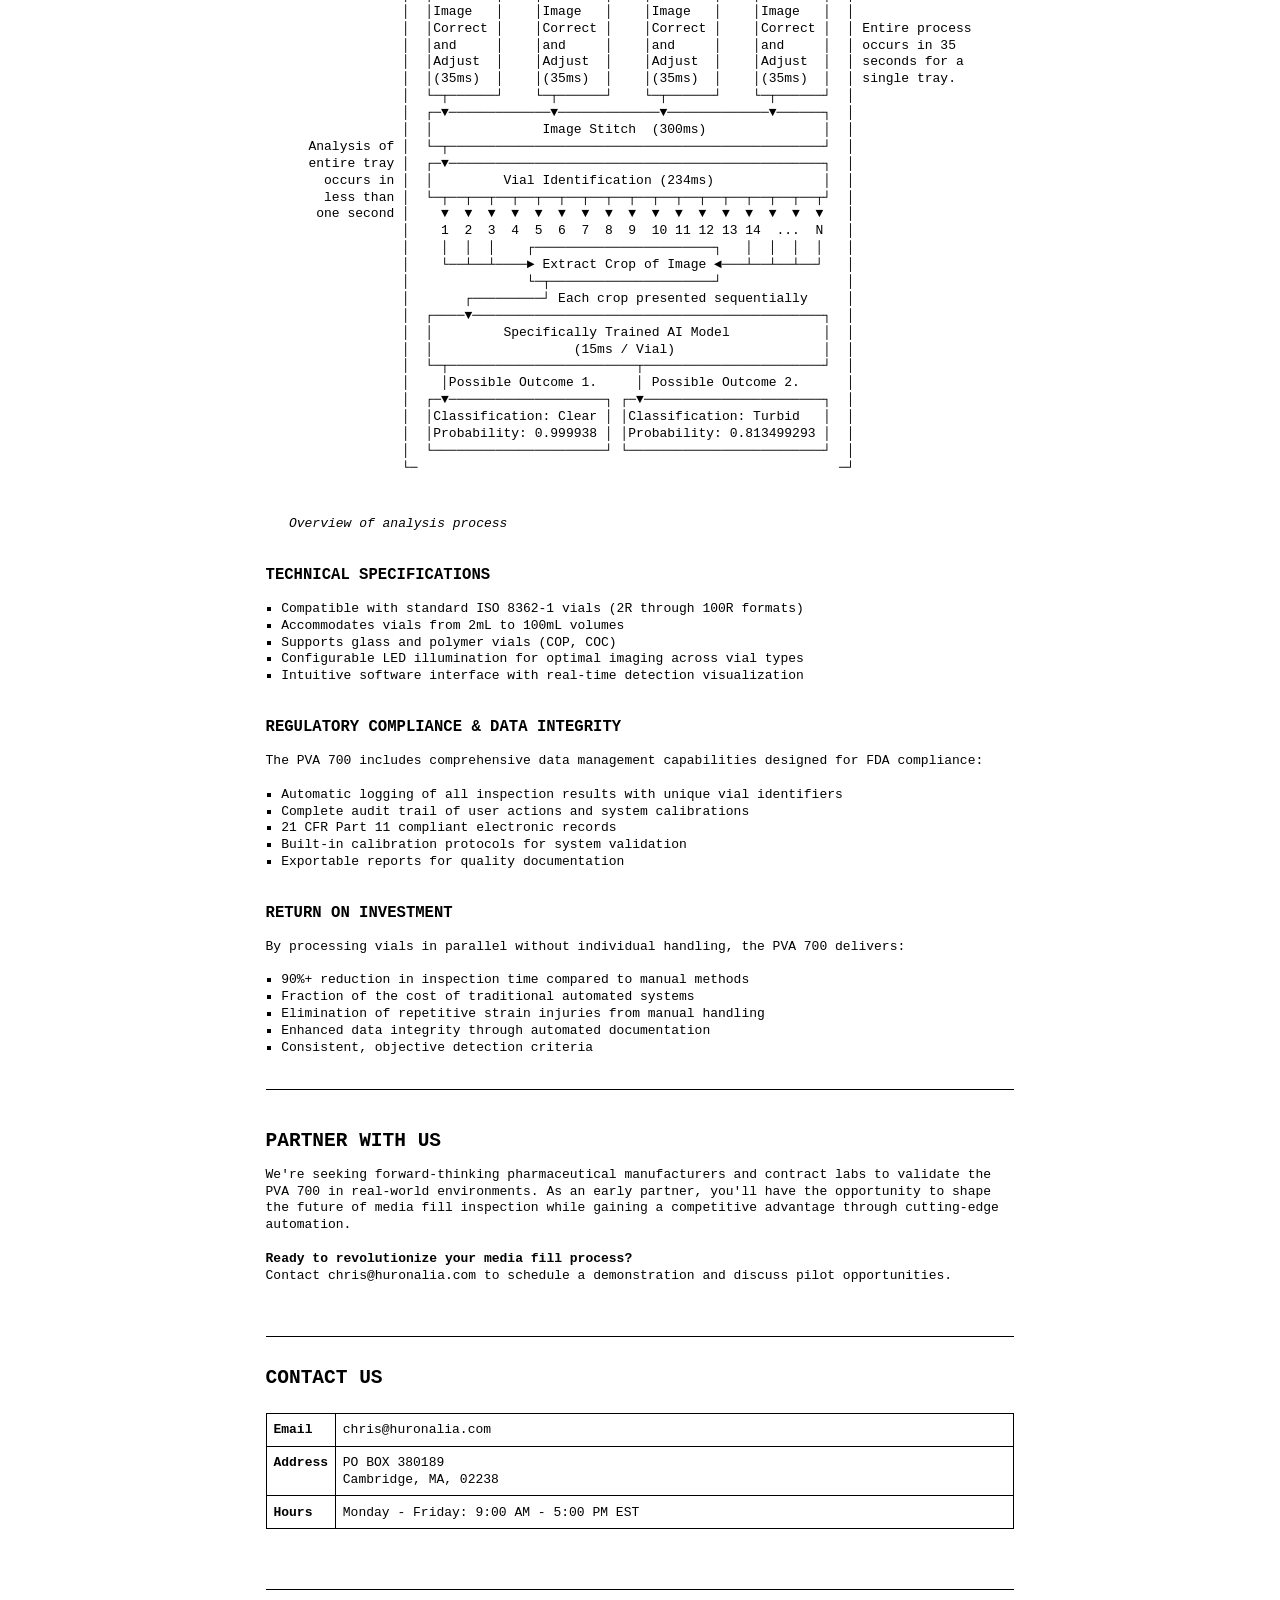
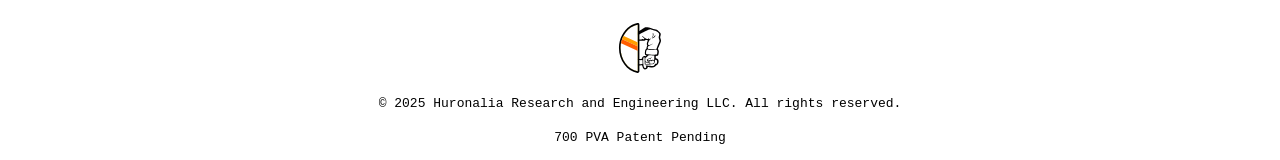
==== commit c1304337: "changed some language 2" ====
--- a/index.html
+++ b/index.html
@@ -561,7 +561,7 @@
 <hr>
 <h2>PVA 700</h2>
 <p>
-The <strong>PVA 700</strong> is our flagship benchtop device that revolutionizes media fill inspection through parallel vial processing. By automating this critical quality control step, we help laboratories save thousands of hours annually. We're actively seeking validation partners—contact chris@huronalia.com to pilot this technology.
+The <strong>PVA 700</strong> is our flagship benchtop device that revolutionizes media fill inspection through parallel vial processing. By automating this critical quality control step, we help laboratories save thousands of hours annually while maintaining the visual inspection methods trusted by the industry. We're actively seeking validation partners—contact chris@huronalia.com to pilot this technology.
 </p>
 
 <figure>
@@ -571,7 +571,11 @@
 
 <h2 id="ai_in_sm">The Challenge: Manual Media Fill Inspections</h2>
 <p>
-FDA regulations require media fill inspections at least twice yearly, with a minimum of 10,000 vials per filling line. Currently, technicians manually culture and inspect each vial for contamination—a meticulous process where operators repeatedly examine perfectly sterile vials. This labor-intensive requirement consumes significant time and resources.
+FDA regulations require media fill inspections at least twice yearly, with a minimum of 10,000 vials per filling line. Currently, technicians manually culture and inspect each vial for contamination—a meticulous process where operators repeatedly examine perfectly sterile vials. For facilities running multiple lines, this can mean millions of individual inspections annually, consuming significant time and resources.
+</p>
+
+<p>
+Traditional automated inspection systems rely on headspace analysis—a fundamentally different approach from the visual turbidity assessment that manufacturers trust. These systems also carry significant capital costs, often exceeding seven figures, making them inaccessible for many facilities. Additionally, current manual processes lack comprehensive data logging, creating challenges for quality assurance and regulatory audits.
 </p>
 
 <p>
@@ -580,16 +584,16 @@
 
 <figure>
   <pre>
-  ┌────────┐   ┌───────────┐     ┌────┐
-  │ Images │──▶│  Trained  │──┬─▶│ Go │
-  └────────┘   │   Model   │  │  └────┘
+  ┌────────┐   ┌───────────┐     ┌──────┐
+  │ Images │──▶│  Trained  │──┬─▶│ Pass │
+  └────────┘   │   Model   │  │  └──────┘
                └───────────┘  │ < AI Decision
-                              │  ┌───────┐
-                              └─▶│ No Go │
-                                 └───────┘
+                              │  ┌──────┐
+                              └─▶│ Fail │
+                                 └──────┘
     </pre>
     <figcaption>
-        AI-powered analysis completes in under 10ms per decision
+        AI-powered turbidity detection completes in under 10ms per vial
     </figcaption>
 </figure>
 
@@ -604,6 +608,29 @@
 <p>
 The PVA 700 transforms media fill inspection through an innovative parallel processing approach. Unlike traditional systems, our device analyzes vials directly in their trays—eliminating individual handling while dramatically reducing costs and inspection time. With a theoretical throughput exceeding 700 vials per minute, the system captures entire tray sections in single camera frames while proprietary algorithms instantly assess each vial for turbidity indicators.
 </p>
+
+<h3>How It Works</h3>
+
+<p>
+The PVA 700 operates through a carefully orchestrated inspection process.
+    Vials remain in their standard loading trays throughout the entire inspection cycle,
+    eliminating the risk of mix-ups or contamination. Once loaded, the system
+    provides controlled agitation to resuspend any bacterial growth. Then, our under-tray imaging system
+    illuminates and photographs all vials in parallel through the tray. This unique bottom-up imaging approach captures the entire vial contents
+    in a single frame, providing enough information to assess turbidity of the vials, a process complete in seconds.
+
+</p>
+
+<p>
+Our patented system combines three core technologies:
+</p>
+
+<ol>
+    <li><strong>Intelligent Agitation System:</strong> Controlled vibration suspends any bacterial growth without removing vials from trays, ensuring consistent detection of contamination</li>
+    <li><strong>Multi-Camera Vision Array:</strong> High-resolution cameras capture vial images through optically transparent tray bottoms, enabling simultaneous inspection of multiple vials</li>
+    <li><strong>AI-Powered Analysis:</strong> State-of-the-art computer vision models detect and classify each vial's turbidity state with exceptional accuracy</li>
+</ol>
+
 
 <figure>
     <pre>
@@ -654,50 +681,49 @@
     </figcaption>
 </figure>
 
-
-<details>
-    <summary>
-        Technical Details
-    </summary>
-    <table style="font-size: 0.8rem">
-        <tr>
-            <th class="width-min">Device Name</th>
-            <td class="width-auto">PVA 700</td>
-        </tr>
-        <tr>
-            <th>Speed</th>
-            <td>~700 Vials/Min</td>
-        </tr>
-        <tr>
-            <th>Cameras</th>
-            <td>8</td>
-        </tr>
-        <tr>
-            <th>Persistent Storage</th>
-            <td>10 TB</td>
-        </tr>
-        <tr>
-            <th>21 CFR Part 11</th>
-            <td>COMPLIANT</td>
-        </tr>
-        <tr>
-            <th>Compute Performance</th>
-            <td>15.11 TFLOPS (FP32)</td>
-        </tr>
-    </table>
-</details>
-
-<h3>----> Training our AI Model</h3>
-<p>
-    Our foundational model may be trained on images from hundreds of thousands of vials and will be sufficiently accurate on
-    generalized datasets. However, each system is fine-tuned and validated on your unique data, ensuring human level
-    accuracy at superhuman speeds. To do so, we will create a custom model for your specific environment, and validate accordingly.
-</p>
-<p>
-    Models must be validated for specific vials, media, and with reference organisms from real filling lines.
-</p>
-
-<!--<figure>-->
+<h3>Technical Specifications</h3>
+<ul>
+    <li>Compatible with standard ISO 8362-1 vials (2R through 100R formats)</li>
+    <li>Accommodates vials from 2mL to 100mL volumes</li>
+    <li>Supports glass and polymer vials (COP, COC)</li>
+    <li>Configurable LED illumination for optimal imaging across vial types</li>
+    <li>Intuitive software interface with real-time detection visualization</li>
+</ul>
+
+<h3>Regulatory Compliance & Data Integrity</h3>
+<p>
+The PVA 700 includes comprehensive data management capabilities designed for FDA compliance:
+</p>
+<ul>
+    <li>Automatic logging of all inspection results with unique vial identifiers</li>
+    <li>Complete audit trail of user actions and system calibrations</li>
+    <li>21 CFR Part 11 compliant electronic records</li>
+    <li>Built-in calibration protocols for system validation</li>
+    <li>Exportable reports for quality documentation</li>
+</ul>
+
+<h3>Return on Investment</h3>
+<p>
+By processing vials in parallel without individual handling, the PVA 700 delivers:
+</p>
+<ul>
+    <li>90%+ reduction in inspection time compared to manual methods</li>
+    <li>Fraction of the cost of traditional automated systems</li>
+    <li>Elimination of repetitive strain injuries from manual handling</li>
+    <li>Enhanced data integrity through automated documentation</li>
+    <li>Consistent, objective detection criteria</li>
+</ul>
+
+<hr>
+
+<h2>Partner With Us</h2>
+<p>
+We're seeking forward-thinking pharmaceutical manufacturers and contract labs to validate the PVA 700 in real-world environments. As an early partner, you'll have the opportunity to shape the future of media fill inspection while gaining a competitive advantage through cutting-edge automation.
+</p>
+<p>
+<strong>Ready to revolutionize your media fill process?</strong><br>
+Contact chris@huronalia.com to schedule a demonstration and discuss pilot opportunities.
+</p><!--<figure>-->
 <!--    <figcaption>-->
 <!--        insert figure here of training loss and validation loss-->
 <!--    </figcaption>-->
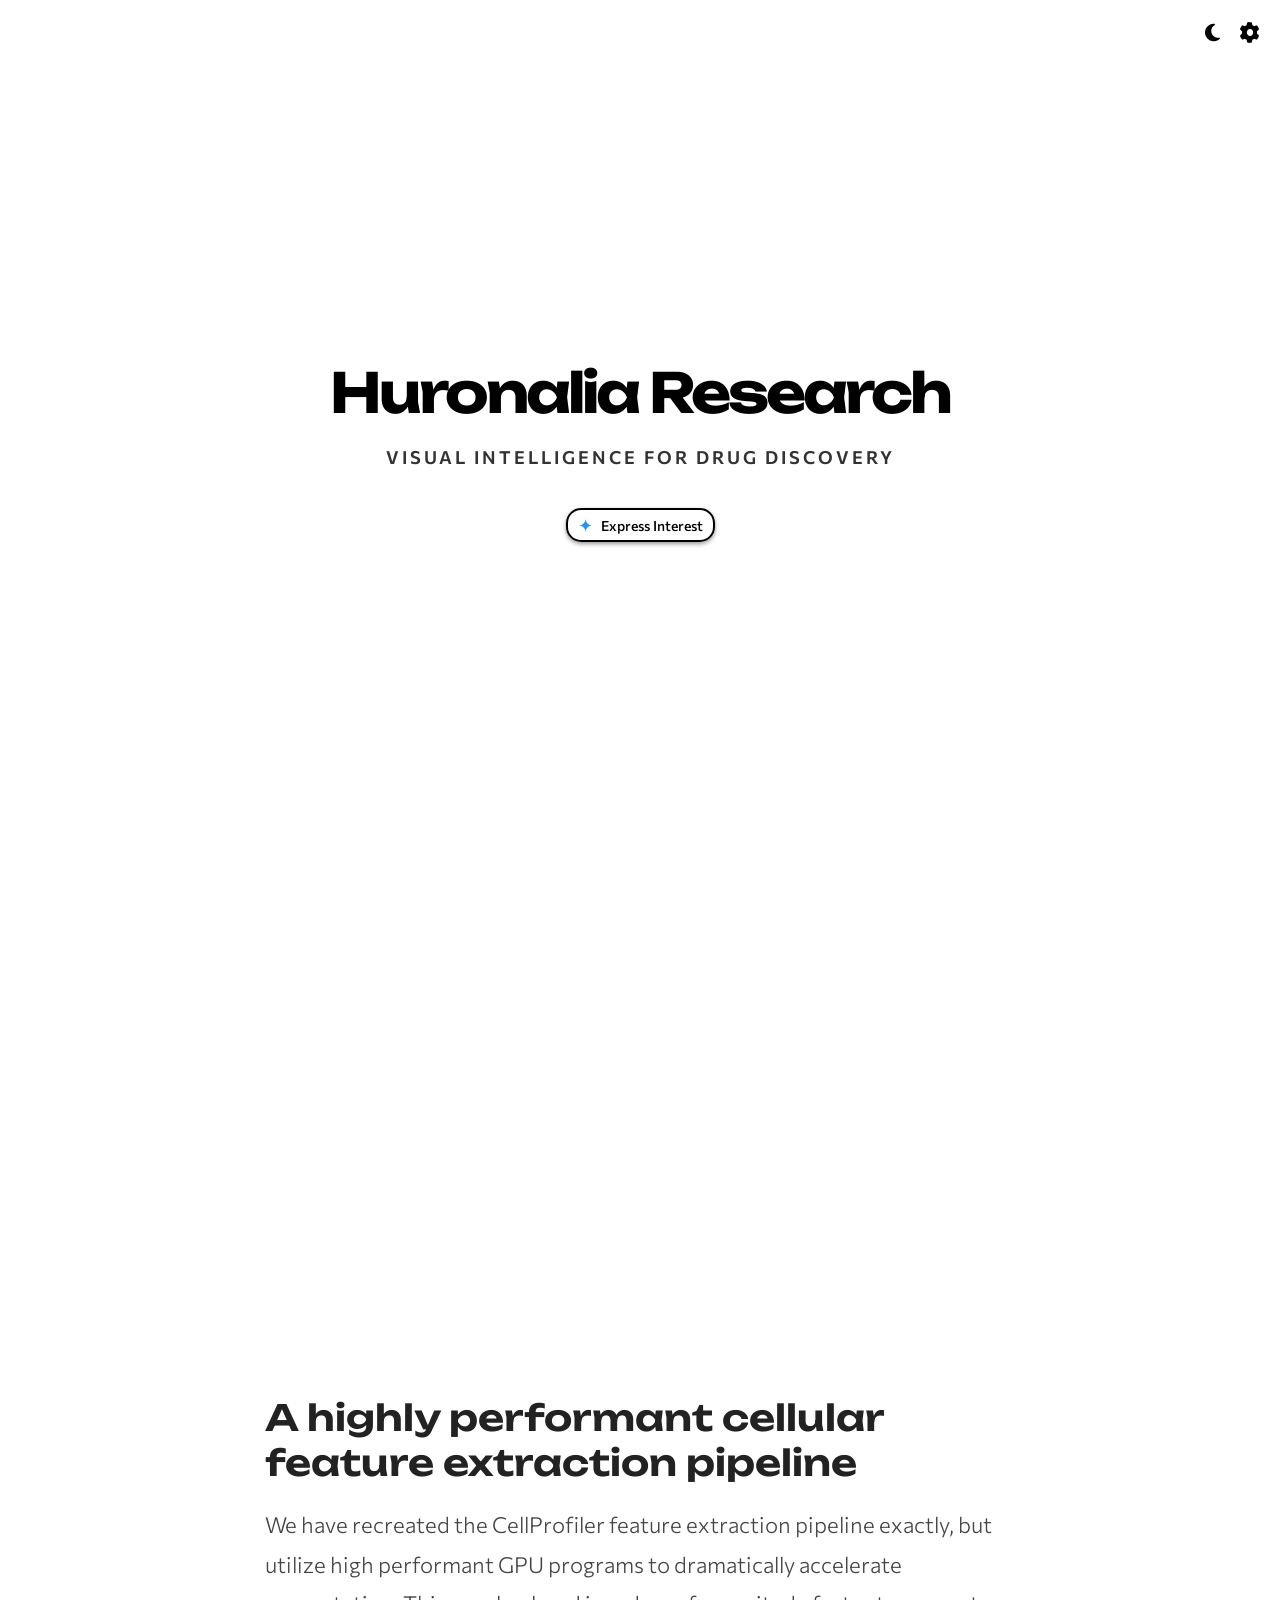
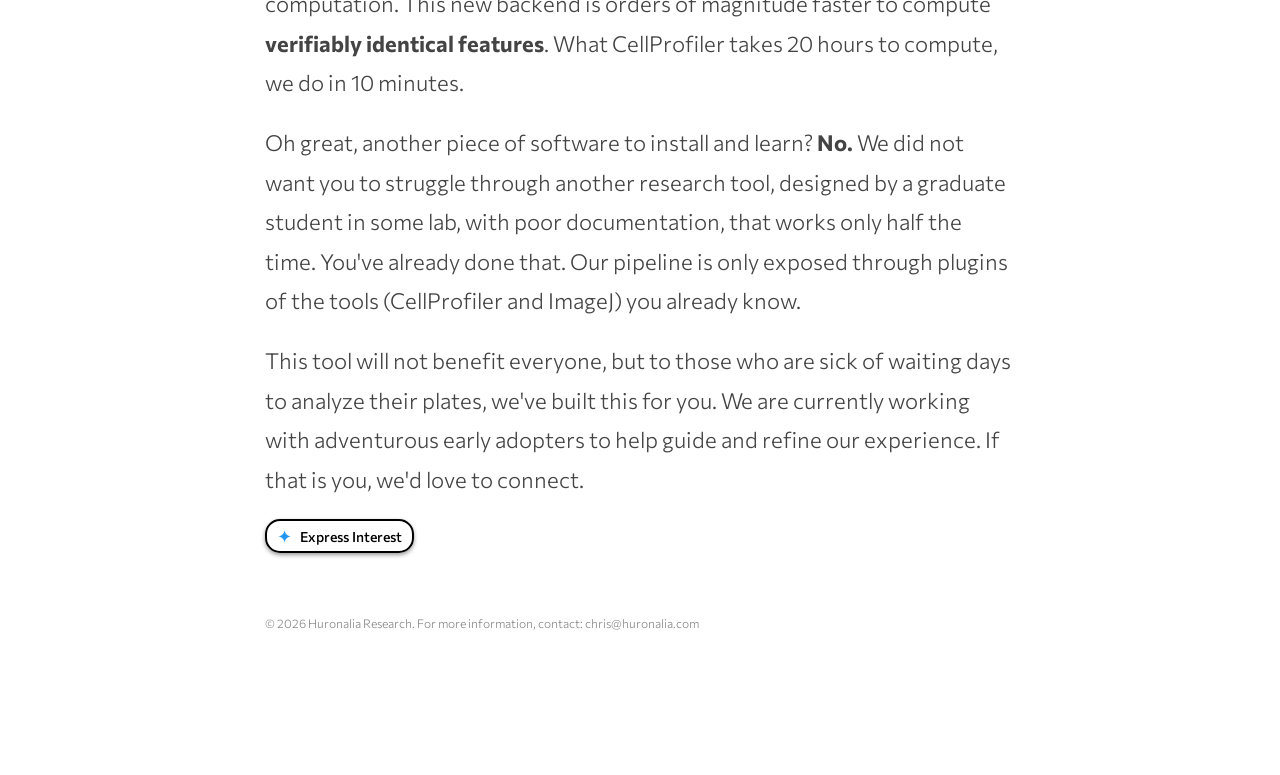
==== commit 12b33cdc: "updated website" ====
--- a/index.html
+++ b/index.html
@@ -1,858 +1,334 @@
 <!DOCTYPE html>
-<html xmlns="http://www.w3.org/1999/xhtml" lang="en" xml:lang="en">
+<html lang="en">
 <head>
-    <link rel="icon" type="image/svg+xml" href="logo_v2.svg">
     <link rel="preconnect" href="https://fonts.googleapis.com">
     <link rel="preconnect" href="https://fonts.gstatic.com" crossorigin>
-    <link href="https://fonts.googleapis.com/css2?family=Cabin+Sketch:wght@400;700&family=Doto:wght@100..900&family=Fascinate+Inline&family=Major+Mono+Display&family=Sixtyfour+Convergence:SCAN,XELA,YELA@-17,-19,-13&family=Workbench:BLED,SCAN@3,-28&display=swap"
-          rel="stylesheet">
-    <meta charset="utf-8"/>
-    <meta name="generator" content="pandoc"/>
-    <meta name="viewport" content="width=device-width, initial-scale=1.0, user-scalable=yes"/>
-    <meta name="author" content="Huronalia"/>
-    <title>Huronalia</title>
-    <style>
-        /* Reset CSS */
-        html, body, div, span, applet, object, iframe,
-        h1, h2, h3, h4, h5, h6, p, blockquote, pre,
-        a, abbr, acronym, address, big, cite, code,
-        del, dfn, em, img, ins, kbd, q, s, samp,
-        small, strike, strong, sub, sup, tt, var,
-        b, u, i, center,
-        dl, dt, dd, ol, ul, li,
-        fieldset, form, label, legend,
-        table, caption, tbody, tfoot, thead, tr, th, td,
-        article, aside, canvas, details, embed,
-        figure, figcaption, footer, header, hgroup,
-        menu, nav, output, ruby, section, summary,
-        time, mark, audio, video {
-            padding: 0;
-            border: 0;
-            font-size: 100%;
-            font: inherit;
-            vertical-align: baseline;
-        }
-
-        article, aside, details, figcaption, figure,
-        footer, header, hgroup, menu, nav, section {
-            display: block;
-        }
-
-        body {
-            line-height: 1;
-        }
-
-        ol, ul {
-            list-style: none;
-        }
-
-        blockquote, q {
-            quotes: none;
-        }
-
-        blockquote:before, blockquote:after,
-        q:before, q:after {
-            content: '';
-            content: none;
-        }
-
-        table {
-            border-collapse: collapse;
-            border-spacing: 0;
-        }
-
-
-        /* Main CSS */
-        @import url('https://fonts.cdnfonts.com/css/jetbrains-mono-2');
-        @font-face { font-family: "ZTBros"; src: url('font.otf'); }
-
-        :root {
-            --font-family: "JetBrains Mono", monospace;
-            --line-height: 1.3rem;
-            --border-thickness: 1.8px;
-            --text-color: #000;
-            --text-color-alt: #666;
-            /*--background-color: #FFFAF7;*/
-            --background-color: #fff;
-            --background-color-alt: #fff;
-            /*--accent-color: #056c91;*/
-            /*--accent-color: #FF5D00;*/
-            --accent-color: black;
-            --accent-color2: #FF9E00;
-            /*--accent-color2: #111111;*/
-
-            --font-weight-normal: 400;
-            --font-weight-medium: 600;
-            --font-weight-bold: 800;
-
-            font-family: var(--font-family);
-            font-optical-sizing: auto;
-            font-weight: var(--font-weight-normal);
-            font-style: normal;
-            font-variant-numeric: tabular-nums lining-nums;
-            font-size: 13px;
-        }
-
-
-        /*@media (prefers-color-scheme: dark) {*/
-        /*    :root {*/
-        /*        --text-color: #fff;*/
-        /*        --text-color-alt: #aaa;*/
-        /*        --background-color: #000;*/
-        /*        --background-color-alt: #111;*/
-        /*        !*--accent-color: #4499ff;*!*/
-        /*        --accent-color: #FF5D00;*/
-        /*    }*/
-        /*}*/
-
-        * {
-            box-sizing: border-box;
-            box-sizing: border-box;
-        }
-
-        * + * {
-            margin-top: var(--line-height);
-        }
-
-        html {
-            display: flex;
-            width: 100%;
-            margin: 0;
-            padding: 0;
-            flex-direction: column;
-            align-items: center;
-            background: var(--background-color);
-            color: var(--text-color);
-        }
-
-        body {
-            position: relative;
-            width: 100%;
-            margin: 0;
-            padding: 0 2ch; /* Removed top padding */
-            max-width: calc(min(100ch, round(down, 100%, 1ch)));
-            line-height: var(--line-height);
-            overflow-x: hidden;
-        }
-
-        @media screen and (max-width: 480px) {
-            :root {
-                font-size: 14px;
-            }
-
-            body {
-                padding: 0 1ch; /* Removed top padding */
-            }
-        }
-
-        h1, h2, h3, h4, h5, h6 {
-            font-weight: var(--font-weight-bold);
-            margin: calc(var(--line-height) * 2) 0 var(--line-height);
-            line-height: var(--line-height);
-        }
-
-        h1 {
-            font-size: 4rem;
-            line-height: calc(2 * var(--line-height));
-            margin-bottom: calc(var(--line-height) * 2);
-            text-transform: uppercase;
-            /*font-family: 'Major Mono Display'*/
-            /*font-family: 'Cabin Sketch';*/
-            font-family: 'ZTBros';
-
-
-        }
-
-        h2 {
-            font-size: 1.5rem;
-            text-transform: uppercase;
-            /*font-family: 'Sixtyfour Convergence';*/
-            /*font-weight: 200*/
-        }
-
-        h3 {
-            font-size: 1.2rem;
-            text-transform: uppercase;
-            /*font-family: 'Sixtyfour Convergence';*/
-            /*font-weight: 100*/
-        }
-
-        hr {
-            position: relative;
-            display: block;
-            height: var(--line-height);
-            margin: calc(var(--line-height) * 1.5) 0;
-            border: none;
-            color: var(--text-color);
-        }
-
-        hr:after {
-            display: block;
-            content: "";
-            position: absolute;
-            top: calc(var(--line-height) / 2 - var(--border-thickness));
-            left: 0;
-            width: 100%;
-            border-top: var(--border-thickness) solid var(--text-color); /* Changed from double to solid */
-            height: 0;
-        }
-
-        a {
-            text-decoration-thickness: var(--border-thickness);
-            color: var(--accent-color);
-        }
-
-        a:hover {
-            text-decoration: underline;
-        }
-
-        p {
-            margin-bottom: var(--line-height);
-            word-break: break-word;
-            word-wrap: break-word;
-            hyphens: auto;
-        }
-
-        strong {
-            font-weight: var(--font-weight-bold);
-        }
-
-        em {
-            font-style: italic;
-        }
-
-        table {
-            position: relative;
-            top: calc(var(--line-height) / 2);
-            width: calc(round(down, 100%, 1ch));
-            border-collapse: collapse;
-            margin: 0 0 calc(var(--line-height) * 2);
-            margin: 0;
-        }
-
-        th, td {
-            border: var(--border-thickness) solid var(--text-color);
-            padding: calc((var(--line-height) / 2)) calc(1ch - var(--border-thickness) / 2) calc((var(--line-height) / 2) - (var(--border-thickness)));
-            line-height: var(--line-height);
-            vertical-align: top;
-            text-align: left;
-        }
-
-        th {
-            font-weight: 700;
-        }
-
-        .width-min {
-            width: 0%;
-        }
-
-        .width-auto {
-            width: 100%;
-        }
-
-        /* Add background image container */
-        .header-background {
-            position: fixed;
-            top: 0;
-            left: 0;
-            width: 100%;
-            height: 100vh;
-            z-index: -1;
-            background-image: url('waves_test.gif'); /* Replace with your image path */
-            background-size: cover;
-            background-position: center;
-            background-repeat: no-repeat;
-            opacity: 1;
-            transition: opacity 0.3s ease;
-
-            image-rendering: pixelated; /* Chrome, Edge */
-        }
-
-        /* Ensure header wrapper has transparent background */
-        /* Header wrapper for centering effect */
-        /* Ensure header wrapper fills viewport exactly */
-        .header-wrapper {
-            height: 100vh;
-            display: flex;
-            align-items: center;
-            justify-content: center;
-            margin: 0;
-            padding: var(--line-height) 0;
-            position: relative;
-            background-image: url('your-image.jpg');
-            background-size: cover;
-            background-position: center;
-            background-repeat: no-repeat;
-            background-attachment: fixed;
-            /* Add this for crisp pixels */
-
-        }
-
-
-        /* Remove margins from header table */
-        .header {
-            margin: 0;
-            background: var(--background-color); /* Ensure solid background */
-        }
-
-        /* Make sure the sticky header has solid background */
-        .header-sticky {
-            background: var(--background-color);
-            padding: 0; /* Remove any padding */
-        }
-
-        /* Remove the gradient from table cells or make them fully opaque */
-        .header td[style*="gradient"] {
-            background: var(--background-color) !important;
-        }
-
-        /* Sticky container for the header */
-        .header-sticky {
-            position: sticky;
-            top: 0;
-            z-index: 10;
-            background: var(--background-color);
-            width: 100%; /* Add this line */
-            margin: 0
-        }
-
-        /* Make sticky header opaque when scrolling */
-        .header-sticky.scrolled {
-            background: var(--background-color);
-        }
-
-
-        .header {
-            margin: 0; /* Remove default margin */
-        }
-
-        .header h1 {
-            margin: 0;
-        }
-
-        .header tr td:last-child {
-            text-align: right;
-        }
-
-        ul, ol {
-            padding: 0;
-            margin: 0 0 var(--line-height);
-        }
-
-        ul {
-            list-style-type: square;
-            padding: 0 0 0 2ch;
-        }
-
-        ol {
-            list-style-type: none;
-            counter-reset: item;
-            padding: 0;
-        }
-
-        ol li:before {
-            content: counters(item, ".") ". ";
-            counter-increment: item;
-            font-weight: var(--font-weight-medium);
-        }
-
-        li {
-            margin: 0;
-            padding: 0;
-        }
-
-        pre {
-            white-space: pre;
-            overflow-x: auto;
-            margin: var(--line-height) 0;
-            overflow-y: hidden;
-        }
-
-        pre, code {
-            font-family: var(--font-family);
-        }
-
-        code {
-            font-weight: var(--font-weight-medium);
-        }
-
-        /*figure {*/
-        /*  margin: calc(var(--line-height) * 2) 3ch;*/
-        /*  overflow-x: auto;*/
-        /*  overflow-y: hidden;*/
-        /*}*/
-
-
-        figure {
-            margin: calc(var(--line-height) * 2) 3ch;
-            overflow-x: auto;
-            overflow-y: hidden;
-            text-align: center; /* Add this to center content */
-        }
-
-
-        figure pre {
-            text-align: left; /* Keep ASCII art left-aligned */
-            display: inline-block;
-            margin: 0 auto;
-        }
-
-        figcaption {
-            text-align: left; /* Keep ASCII art left-aligned */
-            display: block;
-            font-style: italic;
-            margin-top: var(--line-height);
-        }
-
-        input, button, textarea {
-            border: var(--border-thickness) solid var(--text-color);
-            padding: calc(var(--line-height) / 2 - var(--border-thickness)) calc(1ch - var(--border-thickness));
-            margin: 0;
-            font: inherit;
-            font-weight: inherit;
-            height: calc(var(--line-height) * 2);
-            width: auto;
-            overflow: visible;
-            background: var(--background-color);
-            color: var(--text-color);
-            line-height: normal;
-            -webkit-font-smoothing: inherit;
-            -moz-osx-font-smoothing: inherit;
-            -webkit-appearance: none;
-        }
-
-        button {
-            text-transform: uppercase;
-            font-weight: var(--font-weight-medium);
-            cursor: pointer;
-        }
-
-        button:hover {
-            background: var(--background-color-alt);
-        }
-
-        button:active {
-            transform: translate(2px, 2px);
-        }
-
-        .grid {
-            --grid-cells: 0;
-            display: flex;
-            gap: 1ch;
-            width: calc(round(down,100%,(1ch * var(--grid-cells)) - (1ch * var(--grid-cells) - 1)));
-            margin-bottom: var(--line-height);
-        }
-
-        .grid > * {
-            flex: 0 0 calc(round(down, (100% -(1ch *(var(--grid-cells) -1))) / var(--grid-cells), 1 ch));
-        }
-
-        .grid:has(> :last-child:nth-child(1)) {
-            --grid-cells: 1;
-        }
-
-        .grid:has(> :last-child:nth-child(2)) {
-            --grid-cells: 2;
-        }
-
-        .grid:has(> :last-child:nth-child(3)) {
-            --grid-cells: 3;
-        }
-
-        .grid:has(> :last-child:nth-child(4)) {
-            --grid-cells: 4;
-        }
-
-        /* Custom styles for MassReg */
-        .company-name {
-            color: var(--accent-color);
-            font-weight: var(--font-weight-bold);
-        }
-
-        .service-box {
-            border: var(--border-thickness) solid var(--text-color);
-            padding: var(--line-height) 2ch;
-            margin-bottom: var(--line-height);
-        }
-
-        .contact-section {
-            margin-top: calc(var(--line-height) * 3);
-            padding-top: calc(var(--line-height) * 2);
-            border-top: var(--border-thickness) solid var(--text-color); /* Changed from double to solid */
-        }
-
-        footer {
-            margin-top: calc(var(--line-height) * 4);
-            padding-top: calc(var(--line-height) * 2);
-            border-top: var(--border-thickness) solid var(--text-color);
-            text-align: center;
-        }
-
-        .logo {
-            display: inline-block;
-            width: 10ch;
-            height: calc(var(--line-height) * 3);
-            margin: var(--line-height) auto;
-        }
-
-        nav.main-nav {
-            margin-bottom: 0; /* Remove bottom margin since it's in the table now */
-            padding-bottom: 0; /* Remove padding */
-            border-bottom: none; /* Remove border since it's in a table cell */
-            text-align: left; /* Align the links to the left */
-        }
-
-        #header-titlebox {
-           /* #008CD0 */
-           background: linear-gradient(to bottom, #FFFFFF 0%, #FFFFFF 88%, #008CD0 110%)
-        }
-
-        /*nav.main-nav a {*/
-        /*    margin-right: 2ch;*/
-        /*}*/
-    </style>
-    <!--     style="background: linear-gradient(to bottom, #FFF5E4 0%, #FFF5E4 90%, #008CD0 100%)"-->
+    <link href="https://fonts.googleapis.com/css2?family=Bitcount+Grid+Single:wght@100..900&family=Bungee&family=Honk&family=Knewave&family=Slackey&display=swap" rel="stylesheet">
+    <link rel="stylesheet" href="https://cdnjs.cloudflare.com/ajax/libs/font-awesome/6.4.0/css/all.min.css">
+    <link rel="stylesheet" href="css/index-webgl.css">
+
+    <meta charset="UTF-8">
+    <meta name="viewport" content="width=device-width, initial-scale=1.0">
+    <title>Optical Flow Hero - WebGL</title>
 </head>
 <body>
-<div class="header-background" id="headerBg"></div>
-<div class="header-wrapper">
-    <div class="header-sticky">
-        <table class="header" style="background-color: white; top: 0;">
-            <tr>
-                <td colspan="2" rowspan="2" class="width-auto" id="header-titlebox">
-                    <h1 class="title"><span class="company-name">HURONALIA</span></h1>
-                    <span class="subtitle" , style="color: #000000; ">Applied Artificial Intelligence Research and Engineering </span>
-                </td>
-                <td colspan="2" , rowspan="2" , class="width-auto" style="background: white">
-                    <img src="logo_v2.svg" alt="logo" width="40px">
-                </td>
-                <th>Est.</th>
-                <td class="width-min">2025</td>
-            </tr>
-            <tr>
-                <th>Status</th>
-                <td class="width-min" style="color:#008CD0">InDev.</td>
-            </tr>
-            <tr>
-                <td colspan="6" , rowspan="1" class="width-auto">
-                    <nav class="main-nav" style="justify-content: left">
-                        <a href="#introduction">Introduction</a>
-                        <a href="#ai_in_sm">Media Fills</a>
-                        <a href="#about">PVA 700</a>
-                        <a href="#contact">Contact</a>
-                    </nav>
-
-                </td>
-            </tr>
-        </table>
-    </div>
+<canvas id="canvas"></canvas>
+
+<section class="hero-section">
+    <div class="hero-content">
+        <div class="logo">Huronalia Research</div>
+        <div class="name" >Visual Intelligence for Drug Discovery</div>
+        <div class="hero-buttons">
+<!--            <button class="btn">-->
+<!--                <span class="btn-icon" style="color: #4CAF50;">→</span>-->
+<!--                Login-->
+<!--            </button>-->
+            <button class="btn" onclick="window.location.href='form.html'">
+                <span class="btn-icon" style="color: #2196F3;">✦</span>
+                Express Interest
+            </button>
+<!--            <button class="btn" onclick="window.location.href='explore.html'">-->
+<!--                <span class="btn-icon" style="color: #FF9800;">◈</span>-->
+<!--                Explore-->
+<!--            </button>-->
+        </div>
+    </div>
+</section>
+
+<section class="content-section">
+    <div class="container">
+        <div style="height: 35vh"></div>
+        <h2>A highly performant cellular feature extraction pipeline</h2>
+
+        <p>
+            We have recreated the CellProfiler feature extraction pipeline exactly, but utilize high performant
+            GPU programs to dramatically accelerate computation. This new backend is orders of magnitude faster to
+            compute <b>verifiably identical features</b>. What CellProfiler takes 20 hours to compute, we do in 10 minutes.
+        </p>
+
+        <p>
+            Oh great, another piece of software to install and learn? <b>No.</b> We did not want you to struggle through another
+            research tool, designed by a graduate student in some lab, with poor documentation, that works only half the time.
+            You've already done that.
+            Our pipeline is only exposed through plugins of the tools (CellProfiler and ImageJ) you already know.
+        </p>
+
+        <p>
+            This tool will not benefit everyone, but to those who are sick of waiting days to analyze their plates, we've
+            built this for you. We are currently working with adventurous early adopters to help guide and refine
+            our experience. If that is you, we'd love to connect.
+        </p>
+
+        <button class="btn" onclick="window.location.href='form.html'">
+            <span class="btn-icon" style="color: #2196F3;">✦</span>
+            Express Interest
+        </button>
+
+        <p style="margin-top: 20px; padding-top: 40px; border-top: 0px solid #eee; color: #888; font-size: 12px; position: sticky">
+        © 2026 Huronalia Research. For more information, contact: chris@huronalia.com
+        </p>
+    </div>
+</section>
+
+<div id="theme-button">
+    <i class="fa-solid fa-moon"></i>
 </div>
-
-
-<h2 id="introduction">Huronalia</h2>
-<p>
-
-    We research and design AI for sensitive applications where manual labor is still the gold standard. Our current research is on aseptic drug manufacturing regulatory
-    compliance. We are currently piloting a device for assistance with the compliance of 21 CFR § 211.113 -- control of
-    microbiological contamination.
-
-</p>
-
-<hr>
-<h2>PVA 700</h2>
-<p>
-The <strong>PVA 700</strong> is our flagship benchtop device that revolutionizes media fill inspection through parallel vial processing. By automating this critical quality control step, we help laboratories save thousands of hours annually while maintaining the visual inspection methods trusted by the industry. We're actively seeking validation partners—contact chris@huronalia.com to pilot this technology.
-</p>
-
-<figure>
-    <img src="example_detections.png" height="400ch"/>
-</figure>
-<hr>
-
-<h2 id="ai_in_sm">The Challenge: Manual Media Fill Inspections</h2>
-<p>
-FDA regulations require media fill inspections at least twice yearly, with a minimum of 10,000 vials per filling line. Currently, technicians manually culture and inspect each vial for contamination—a meticulous process where operators repeatedly examine perfectly sterile vials. For facilities running multiple lines, this can mean millions of individual inspections annually, consuming significant time and resources.
-</p>
-
-<p>
-Traditional automated inspection systems rely on headspace analysis—a fundamentally different approach from the visual turbidity assessment that manufacturers trust. These systems also carry significant capital costs, often exceeding seven figures, making them inaccessible for many facilities. Additionally, current manual processes lack comprehensive data logging, creating challenges for quality assurance and regulatory audits.
-</p>
-
-<p>
-Modern AI vision systems excel at visual inspection tasks, processing images with superhuman speed and accuracy. While AI analysis takes mere milliseconds, traditional automated inspection systems remain bottlenecked by sequential physical handling—unloading trays, manipulating individual vials, and reloading. This one-at-a-time approach fundamentally limits throughput.
-</p>
-
-<figure>
-  <pre>
-  ┌────────┐   ┌───────────┐     ┌──────┐
-  │ Images │──▶│  Trained  │──┬─▶│ Pass │
-  └────────┘   │   Model   │  │  └──────┘
-               └───────────┘  │ < AI Decision
-                              │  ┌──────┐
-                              └─▶│ Fail │
-                                 └──────┘
-    </pre>
-    <figcaption>
-        AI-powered turbidity detection completes in under 10ms per vial
-    </figcaption>
-</figure>
-
-<p>
-The FDA is establishing clear frameworks for AI deployment in regulated industries. Early adopters who successfully integrate validated AI systems will gain significant competitive advantages. The PVA 700 harnesses this technology to achieve inspection speeds unmatched by conventional automated visual inspection systems.
-</p>
-
-<hr>
-
-<h2 id="about">The Solution: PVA 700</h2>
-<h3>Key Innovation: Parallel Multi-Vial Processing</h3>
-<p>
-The PVA 700 transforms media fill inspection through an innovative parallel processing approach. Unlike traditional systems, our device analyzes vials directly in their trays—eliminating individual handling while dramatically reducing costs and inspection time. With a theoretical throughput exceeding 700 vials per minute, the system captures entire tray sections in single camera frames while proprietary algorithms instantly assess each vial for turbidity indicators.
-</p>
-
-<h3>How It Works</h3>
-
-<p>
-The PVA 700 operates through a carefully orchestrated inspection process.
-    Vials remain in their standard loading trays throughout the entire inspection cycle,
-    eliminating the risk of mix-ups or contamination. Once loaded, the system
-    provides controlled agitation to resuspend any bacterial growth. Then, our under-tray imaging system
-    illuminates and photographs all vials in parallel through the tray. This unique bottom-up imaging approach captures the entire vial contents
-    in a single frame, providing enough information to assess turbidity of the vials, a process complete in seconds.
-
-</p>
-
-<p>
-Our patented system combines three core technologies:
-</p>
-
-<ol>
-    <li><strong>Intelligent Agitation System:</strong> Controlled vibration suspends any bacterial growth without removing vials from trays, ensuring consistent detection of contamination</li>
-    <li><strong>Multi-Camera Vision Array:</strong> High-resolution cameras capture vial images through optically transparent tray bottoms, enabling simultaneous inspection of multiple vials</li>
-    <li><strong>AI-Powered Analysis:</strong> State-of-the-art computer vision models detect and classify each vial's turbidity state with exceptional accuracy</li>
-</ol>
-
-
-<figure>
-    <pre>
-               ┌────────────┐                                       ─┐
-               │ Place Tray │                                        │
-               │ In Device  │                                        │
-               └─┬──────────┘                                        │
-                 │ User Confirms Start of Analysis                   │
-               ┌─▼────────────────────────────────────────────────┐  │
-               │            Device Gently    Time:                │  │
-               │            Agitates Vials   30 Seconds           │  │
-               └─┬─────────────┬─────────────┬─────────────┬──────┘  │
-               ┌─▼──────┐    ┌─▼──────┐    ┌─▼──────┐    ┌─▼──────┐  │
-               │Camera 1│    │Camera 2│    │Camera 3│    │Camera 4│  │
-               └─┬──────┘    └─┬──────┘    └─┬──────┘    └─┬──────┘  │
-            ┌  ┌─▼──────┐    ┌─▼──────┐    ┌─▼──────┐    ┌─▼──────┐  │
-            │  │Image   │    │Image   │    │Image   │    │Image   │  │
-            │  │Correct │    │Correct │    │Correct │    │Correct │  │ Entire process
-            │  │and     │    │and     │    │and     │    │and     │  │ occurs in 35
-            │  │Adjust  │    │Adjust  │    │Adjust  │    │Adjust  │  │ seconds for a
-            │  │(35ms)  │    │(35ms)  │    │(35ms)  │    │(35ms)  │  │ single tray.
-            │  └─┬──────┘    └─┬──────┘    └─┬──────┘    └─┬──────┘  │
-            │  ┌─▼─────────────▼─────────────▼─────────────▼──────┐  │
-            │  │              Image Stitch  (300ms)               │  │
-Analysis of │  └─┬────────────────────────────────────────────────┘  │
-entire tray │  ┌─▼────────────────────────────────────────────────┐  │
-  occurs in │  │         Vial Identification (234ms)              │  │
-  less than │  └─┬──┬──┬──┬──┬──┬──┬──┬──┬──┬──┬──┬──┬──┬──┬──┬──┬┘  │
- one second │    ▼  ▼  ▼  ▼  ▼  ▼  ▼  ▼  ▼  ▼  ▼  ▼  ▼  ▼  ▼  ▼  ▼   │
-            │    1  2  3  4  5  6  7  8  9  10 11 12 13 14  ...  N   │
-            │    │  │  │    ┌───────────────────────┐   │  │  │  │   │
-            │    └──┴──┴────► Extract Crop of Image ◄───┴──┴──┴──┘   │
-            │               └─┬─────────────────────┘                │
-            │       ┌─────────┘ Each crop presented sequentially     │
-            │  ┌────▼─────────────────────────────────────────────┐  │
-            │  │         Specifically Trained AI Model            │  │
-            │  │                  (15ms / Vial)                   │  │
-            │  └─┬────────────────────────┬───────────────────────┘  │
-            │    │Possible Outcome 1.     │ Possible Outcome 2.      │
-            │  ┌─▼────────────────────┐ ┌─▼───────────────────────┐  │
-            │  │Classification: Clear │ │Classification: Turbid   │  │
-            │  │Probability: 0.999938 │ │Probability: 0.813499293 │  │
-            │  └──────────────────────┘ └─────────────────────────┘  │
-            └─                                                      ─┘
-    </pre>
-    <figcaption>
-        Overview of analysis process
-    </figcaption>
-</figure>
-
-<h3>Technical Specifications</h3>
-<ul>
-    <li>Compatible with standard ISO 8362-1 vials (2R through 100R formats)</li>
-    <li>Accommodates vials from 2mL to 100mL volumes</li>
-    <li>Supports glass and polymer vials (COP, COC)</li>
-    <li>Configurable LED illumination for optimal imaging across vial types</li>
-    <li>Intuitive software interface with real-time detection visualization</li>
-</ul>
-
-<h3>Regulatory Compliance & Data Integrity</h3>
-<p>
-The PVA 700 includes comprehensive data management capabilities designed for FDA compliance:
-</p>
-<ul>
-    <li>Automatic logging of all inspection results with unique vial identifiers</li>
-    <li>Complete audit trail of user actions and system calibrations</li>
-    <li>21 CFR Part 11 compliant electronic records</li>
-    <li>Built-in calibration protocols for system validation</li>
-    <li>Exportable reports for quality documentation</li>
-</ul>
-
-<h3>Return on Investment</h3>
-<p>
-By processing vials in parallel without individual handling, the PVA 700 delivers:
-</p>
-<ul>
-    <li>90%+ reduction in inspection time compared to manual methods</li>
-    <li>Fraction of the cost of traditional automated systems</li>
-    <li>Elimination of repetitive strain injuries from manual handling</li>
-    <li>Enhanced data integrity through automated documentation</li>
-    <li>Consistent, objective detection criteria</li>
-</ul>
-
-<hr>
-
-<h2>Partner With Us</h2>
-<p>
-We're seeking forward-thinking pharmaceutical manufacturers and contract labs to validate the PVA 700 in real-world environments. As an early partner, you'll have the opportunity to shape the future of media fill inspection while gaining a competitive advantage through cutting-edge automation.
-</p>
-<p>
-<strong>Ready to revolutionize your media fill process?</strong><br>
-Contact chris@huronalia.com to schedule a demonstration and discuss pilot opportunities.
-</p><!--<figure>-->
-<!--    <figcaption>-->
-<!--        insert figure here of training loss and validation loss-->
-<!--    </figcaption>-->
-<!--</figure>-->
-
-<!--  <figure>-->
-<!--    <img src="example_detections.png" height="400"/>-->
-<!--  <figcaption>Example AI/ML vial analysis. Green circles are sterile vials, red are contaminations.</figcaption>-->
-<!--  </figure>-->
-
-<!--<h2 id="services">How it works</h2>-->
-
-<!--<div class="service-box">-->
-<!--  <strong>1. VIAL AGITATION</strong>-->
-<!--  <p>An onboard shaker agitates cell culture media ensuring proper homoginization, revealing contamination.</p>-->
-<!--</div>-->
-
-<!--<div class="service-box">-->
-<!--  <strong>2. VISUAL INSPECTION</strong>-->
-<!--  <p>Multiple onboard cameras image vials from the bottom.</p>-->
-<!--</div>-->
-
-<!--<div class="service-box">-->
-<!--  <strong>3. VISUAL ANALYSIS</strong>-->
-<!--  <p>Computer vision algorithms create a composite images of the tray, and identify individual vials, which a AI/ML-->
-<!--  model then identifies as sterile or contaminated. An entire tray may be analyzed in less than one second.-->
-<!--  </p>-->
-<!--</div>-->
-
-<!--<div class="service-box">-->
-<!--  <strong>4. VERIFICATION</strong>-->
-<!--  <p>The associated PVA software lets a supervisor or regulatory professional assess model performance for accuracy and completeness.</p>-->
-<!--</div>-->
-
-
-<!--<p><small>* Prices vary based on organization size and complexity. Contact us for a customized quote.</small></p>-->
-
-<h2 id="contact" class="contact-section">Contact Us</h2>
-
-<table>
-    <tr>
-        <th class="width-min">Email</th>
-        <td class="width-auto">chris@huronalia.com</td>
-    </tr>
-    <tr>
-        <th>Address</th>
-        <td>PO BOX 380189 <br>Cambridge, MA, 02238</td>
-    </tr>
-    <tr>
-        <th>Hours</th>
-        <td>Monday - Friday: 9:00 AM - 5:00 PM EST</td>
-    </tr>
-</table>
-
-<footer>
-    <!--    <img src="logo.svg" alt="MassReg Logo" style="height:50px; width:50px;">-->
-    <?xml version="1.0" encoding="UTF-8" standalone="no"?>
-    <!--  <!DOCTYPE svg PUBLIC "-//W3C//DTD SVG 1.1//EN" "http://www.w3.org/Graphics/SVG/1.1/DTD/svg11.dtd">-->
-    <?xml version="1.0" encoding="UTF-8" standalone="no"?>
-    <!DOCTYPE svg PUBLIC "-//W3C//DTD SVG 1.1//EN" "http://www.w3.org/Graphics/SVG/1.1/DTD/svg11.dtd">
-    <logo>
-        <svg width="50px" height="50px" viewBox="0 0 1492 1772" version="1.1" xmlns="http://www.w3.org/2000/svg"
-             xmlns:xlink="http://www.w3.org/1999/xlink" xml:space="preserve" xmlns:serif="http://www.serif.com/"
-             style="fill-rule:evenodd;clip-rule:evenodd;stroke-linejoin:round;stroke-miterlimit:2;">
-    <g transform="matrix(-0.342953,0.271036,-0.271036,-0.342953,2626.4,781.394)">
-        <g>
-            <path id="p16lr5qWWX"
-                  d="M4756,1645C5136,1940 5112.16,2020.35 5081.16,1996.35C5066.16,1984.35 4956,2477 4945,2467C4934,2457 4894,2423 4855,2392C4817,2361 4781,2330 4775,2324C4749,2296 4329,1968 4240,1908C4226,1898 4198,1878 4177,1863C4065,1780 3947,1700 3937,1700C3930,1700 3910,1715 3893,1733C3828,1802 3697,1808 3638,1743C3629,1733 3610,1713 3596,1698C3577,1676 3562,1670 3530,1670C3508,1670 3490,1672 3490,1675C3490,1677 3499,1694 3510,1712C3555,1786 3526,1864 3411,1978C3320,2069 3243,2112 3172,2115C3139,2117 3123,2123 3115,2135C3086,2185 3046,2219 2990,2240C2935,2261 2930,2265 2930,2292C2930,2334 2906,2381 2862,2422C2823,2458 2707,2534 2665,2550C2632,2562 2634,2573 2671,2613C2688,2630 2714,2660 2727,2677C2748,2704 2759,2710 2792,2710C2848,2710 2890,2731 2988,2807C3036,2845 3086,2883 3100,2892C3179,2946 3222,2979 3255,3008C3291,3041 3294,3042 3388,3044C3509,3048 3565,3067 3795,3182C4053,3312 4178,3421 4258,3584C4292,3655 2238,3602 2146,3526C1983,3393 1856,3249 1777,3110C1751,3063 1693,2982 1649,2930C1547,2809 1527,2770 1490,2616C1435,2385 1453,2330 1616,2219C1690,2170 1715,2135 1753,2029C1813,1864 1831,1845 2010,1757C2062,1731 2123,1699 2145,1686C2167,1673 2235,1634 2295,1600C2356,1565 2412,1531 2422,1523C2432,1514 2441,1485 2445,1448C2449,1413 2463,1368 2479,1340C2513,1278 2677,1127 2730,1110C2767,1098 2772,1099 2839,1134C2877,1154 2912,1170 2917,1170C2929,1170 3030,1045 3030,1030C3030,1025 3014,1000 2995,975C2942,905 2938,838 2980,746C3045,601 3214,509 3332,554C3366,567 3382,569 3404,561C3419,555 3462,550 3501,550C3627,550 3689,588 3881,783C3929,831 3972,870 3978,870C3983,870 4008,859 4031,845C4109,801 4238,818 4297,882C4358,947 4355,1059 4289,1194C4272,1227 4261,1259 4264,1266C4267,1273 4322,1317 4387,1364C4489,1439 4549,1484 4756,1645ZM4068,1654C4520.7,2078.74 5258.47,2359.34 4861,1871C4571,1633 4177,1336 4160,1342C4147,1347 3980,1570 3980,1583C3980,1590 4019,1622 4068,1654ZM1930,3146C2004,3264 4164,3600 4082,3509C4014,3434 3869,3338 3710,3262C3542,3181 3390,3131 3390,3157C3390,3161 3408,3201 3430,3244C3501,3386 3424,3530 3424,3460C3423,3285 3392,3247 3050,2990C2869,2854 2831,2830 2810,2835C2770,2845 2767,2854 2780,2924C2794,2998 2798,3105 2788,3115C2784,3119 2774,3120 2765,3117C2754,3112 2750,3096 2750,3056C2750,2960 2673,2757 2610,2690C2581,2659 2578,2658 2511,2661C2473,2663 2438,2661 2434,2657C2430,2653 2445,2642 2468,2632C2506,2617 2527,2594 2516,2583C2514,2580 2479,2570 2440,2560C2401,2550 2366,2539 2363,2537C2361,2534 2385,2527 2417,2521C2449,2515 2501,2505 2532,2499C2602,2485 2746,2403 2795,2349C2829,2311 2836,2287 2824,2244C2813,2202 2688,2152 2552,2135C2479,2125 2489,2106 2566,2108C2646,2111 2718,2127 2788,2155C2845,2178 2849,2178 2906,2164C3008,2138 3024,2125 3035,2048C3042,2004 3041,2002 2986,1942C2883,1832 2583,1600 2542,1600C2535,1600 2453,1645 2359,1700C2266,1756 2138,1827 2074,1860C1916,1940 1914,1942 1864,2082C1824,2196 1796,2235 1717,2294C1570,2404 1563,2424 1606,2605C1636,2732 1661,2779 1756,2890C1799,2940 1831,2987 1930,3146ZM3264,1981C3318,1943 3419,1834 3426,1803C3434,1771 3411,1743 3232,1569C3037,1380 2834,1230 2773,1230C2743,1230 2613,1348 2583,1402C2557,1449 2551,1550 2573,1568C2579,1574 2617,1595 2655,1615C2790,1687 2958,1822 3051,1934C3079,1968 3114,2001 3128,2008C3166,2025 3212,2016 3264,1981ZM3843,1648C3915,1570 4032,1419 4106,1309C4257,1085 4280,969 4179,938C4108,917 4050,966 4050,1045C4050,1059 4044,1070 4038,1070C4031,1070 3939,987 3834,886C3729,785 3627,694 3609,684C3560,659 3468,661 3402,690L3349,713L3281,647L3234,665C3171,689 3121,735 3094,795C3064,859 3064,891 3095,929C3141,983 3153,980 3233,897C3363,763 3441,748 3578,831C3711,911 4040,1164 4040,1187C4040,1206 3904,1391 3753,1578C3707,1635 3700,1663 3728,1679C3766,1701 3802,1692 3843,1648ZM3540,1574C3623,1578 3690,1577 3690,1572C3690,1568 3698,1555 3708,1544C3748,1502 3840,1376 3840,1364C3840,1353 3806,1273 3763,1183C3744,1143 3728,1141 3709,1177C3693,1207 3695,1234 3718,1272C3733,1298 3733,1301 3713,1322C3701,1335 3688,1357 3685,1373C3671,1428 3590,1416 3443,1339C3359,1294 3334,1291 3296,1321C3266,1344 3256,1342 3266,1315C3276,1290 3346,1261 3384,1267C3401,1269 3442,1283 3475,1297C3617,1357 3620,1357 3636,1336C3658,1306 3654,1277 3630,1283C3596,1292 3541,1271 3518,1240C3506,1223 3487,1210 3476,1210C3446,1210 3435,1200 3414,1155C3399,1124 3388,1114 3362,1109C3319,1100 3292,1075 3268,1023C3258,999 3245,980 3241,980C3234,980 3017,1243 2997,1276C2992,1285 3022,1314 3087,1367C3141,1410 3220,1480 3264,1522C3341,1598 3343,1599 3367,1583C3387,1569 3413,1568 3540,1574ZM3900,1296C3900,1288 3906,1275 3913,1268C3920,1261 3936,1240 3949,1221L3973,1187L3930,1151C3906,1131 3850,1087 3806,1052L3725,989L3695,1027C3679,1047 3641,1090 3613,1122C3543,1198 3544,1230 3616,1230C3634,1230 3641,1223 3646,1203C3649,1187 3657,1164 3663,1151C3678,1121 3745,1076 3763,1083C3771,1086 3798,1138 3825,1199C3852,1263 3878,1310 3886,1310C3894,1310 3900,1304 3900,1296ZM3541,1138C3565,1116 3670,969 3670,958C3670,950 3560,875 3513,851C3425,807 3337,835 3310,915C3282,1001 3370,1108 3412,1040C3433,1007 3447,1017 3452,1070C3457,1119 3481,1160 3505,1160C3512,1160 3528,1150 3541,1138Z"
-                  style="fill:rgb(2,1,2);fill-rule:nonzero;"/>
-            <path id="pj3i8B1lk"
-                  d="M1940,2758C1940,2720 1997,2633 2047,2595C2101,2554 2187,2526 2230,2535C2269,2544 2268,2555 2228,2558C2185,2561 2111,2596 2077,2628C2061,2643 2033,2683 2013,2718C1989,2760 1972,2780 1959,2780C1946,2780 1940,2773 1940,2758Z"
-                  style="fill:rgb(2,1,2);fill-rule:nonzero;"/>
-            <path id="p13BB8iPfY"
-                  d="M1906,2522C1897,2507 1928,2480 1980,2456C2012,2442 2047,2436 2100,2436C2166,2435 2182,2439 2230,2466C2260,2483 2286,2505 2288,2514C2291,2530 2289,2530 2253,2514C2157,2473 2106,2470 2022,2501C1949,2528 1914,2534 1906,2522Z"
-                  style="fill:rgb(2,1,2);fill-rule:nonzero;"/>
-            <g transform="matrix(-2.96428,3.75083,1.35422,1.07024,4817.9,-5564.49)">
-                <path d="M1092.33,2406.98L1884.04,2406.98C1851.13,2872.29 1683.91,3212.6 1488.19,3212.6C1292.46,3212.6 1125.25,2872.29 1092.33,2406.98Z"
-                      style="fill:rgb(255,209,0);"/>
-                <path d="M1092.33,2406.98L1884.04,2406.98C1851.13,2872.29 1683.91,3212.6 1488.19,3212.6C1292.46,3212.6 1125.25,2872.29 1092.33,2406.98Z"
-                      style="fill:white;"/>
-                <path d="M1064.94,2421.84C1100.23,2920.72 1278.35,3289.91 1488.19,3289.91C1698.03,3289.91 1876.15,2920.72 1911.44,2421.84C1913.04,2399.16 1910.9,2375.69 1905.6,2357.84C1900.29,2340 1892.39,2329.66 1884.04,2329.66L1092.33,2329.66C1083.99,2329.66 1076.08,2340 1070.78,2357.84C1065.48,2375.69 1063.34,2399.16 1064.94,2421.84ZM1092.33,2406.98L1884.04,2406.98C1851.13,2872.29 1683.91,3212.6 1488.19,3212.6C1292.46,3212.6 1125.25,2872.29 1092.33,2406.98Z"/>
-                <g>
-                    <clipPath id="_clip1">
-                        <path d="M1092.33,2406.98L1884.04,2406.98C1851.13,2872.29 1683.91,3212.6 1488.19,3212.6C1292.46,3212.6 1125.25,2872.29 1092.33,2406.98Z"/>
-                    </clipPath>
-                    <g clip-path="url(#_clip1)">
-                        <g transform="matrix(-0.196855,-1.20802,-0.147525,0.184422,1735.88,2931.4)">
-                            <rect x="-237.938" y="376.019" width="998.087" height="382.543"
-                                  style="fill:rgb(255,158,0);"/>
-                        </g>
-                        <g transform="matrix(-0.196855,-1.20802,-0.167326,0.209176,1687.14,2988.24)">
-                            <rect x="-237.938" y="376.019" width="998.087" height="382.543"
-                                  style="fill:rgb(255,93,0);"/>
-                        </g>
-                    </g>
-                </g>
-            </g>
-            <g transform="matrix(-1.79484,-1.41846,1.41846,-1.79484,3734.27,6434.29)">
-                <path d="M1064.39,519.685C413.462,687.364 286.295,1823.02 1062.99,2031.5" style="fill:none;"/>
-            </g>
-        </g>
-    </g>
-</svg>
-    </logo>
-
-    <!--  <p>© 2025 Mirari Regulatory LLC. All rights reserved.</p>-->
-    <p>© 2025 Huronalia Research and Engineering LLC. All rights reserved.</p>
-    <p><small>700 PVA Patent Pending</small></p>
-</footer>
-
-
-<script>
-    window.addEventListener('scroll', function () {
-        const scrolled = window.pageYOffset;
-        const headerBg = document.getElementById('headerBg');
-        const headerSticky = document.querySelector('.header-sticky');
-
-        // Fade out background image as user scrolls
-        const opacity = Math.max(0, 1 - (scrolled / 500));
-        headerBg.style.opacity = opacity;
-
-        // Add class to header when scrolled
-        if (scrolled > 50) {
-            headerSticky.classList.add('scrolled');
+<div id="settings-button">
+    <i class="fa-solid fa-gear"></i>
+</div>
+
+<div id="settings-panel">
+    <div class="panel-header">Simulation Controls</div>
+
+    <div class="stat-group">
+        <div class="stat-label">FPS</div>
+        <div class="stat-value" id="fps-display">--</div>
+    </div>
+
+    <div class="stat-group">
+        <div class="stat-label">Particles</div>
+        <div class="particle-input-group">
+            <input type="number" class="particle-input" id="particle-input" value="50000" min="100" max="200000" step="1000">
+            <button class="go-btn hidden" id="particle-go-btn">Go</button>
+        </div>
+    </div>
+
+    <div class="stat-group">
+        <div class="stat-label">Convergence</div>
+        <div class="stat-value" id="convergence-display">--</div>
+    </div>
+
+    <div class="divider"></div>
+
+    <div class="control-group">
+        <div class="control-label">
+            <span>Perturbation</span>
+            <span class="control-value" id="perturbation-value">0.9</span>
+        </div>
+        <input type="range" id="perturbation-slider" min="0" max="2" step="0.1" value="0.9">
+    </div>
+
+    <div class="control-group">
+        <div class="control-label">
+            <span>Damping</span>
+            <span class="control-value" id="damping-value">0.99</span>
+        </div>
+        <input type="range" id="damping-slider" min="0.8" max="0.999" step="0.001" value="0.99">
+    </div>
+
+    <div class="control-group">
+        <div class="control-label">
+            <span>Max Velocity</span>
+            <span class="control-value" id="max-velocity-value">100</span>
+        </div>
+        <input type="range" id="max-velocity-slider" min="0.1" max="100" step="0.1" value="10">
+    </div>
+
+    <div class="control-group">
+        <div class="control-label">
+            <span>Min Velocity</span>
+            <span class="control-value" id="min-velocity-value">3</span>
+        </div>
+        <input type="range" id="min-velocity-slider" min="0.1" max="100" step="0.1" value="3">
+    </div>
+
+    <div class="control-group">
+        <div class="control-label">
+            <span>Velocity Decay</span>
+            <span class="control-value" id="velocity-decay-value">0.3</span>
+        </div>
+        <input type="range" id="velocity-decay-slider" min="0" max="2" step="0.05" value="0.3">
+    </div>
+
+    <div class="control-group">
+        <div class="control-label">
+            <span>Max Well Gravity</span>
+            <span class="control-value" id="max-well-gravity-value">15</span>
+        </div>
+        <input type="range" id="max-well-gravity-slider" min="1" max="50" step="0.5" value="15">
+    </div>
+
+    <div class="control-group">
+        <div class="control-label">
+            <span>Gravity Multiplier</span>
+            <span class="control-value" id="gravity-multiplier-value">0.01</span>
+        </div>
+        <input type="range" id="gravity-multiplier-slider" min="0.001" max="0.1" step="0.001" value="0.01">
+    </div>
+
+    <div class="control-group">
+        <div class="control-label">
+            <span>Particle Size</span>
+            <span class="control-value" id="particle-size-value">4</span>
+        </div>
+        <input type="range" id="particle-size-slider" min="1" max="10" step="0.5" value="4">
+    </div>
+
+    <div class="control-group">
+        <div class="control-label">
+            <span>Simulation Speed</span>
+            <span class="control-value" id="sim-speed-value">1.0</span>
+        </div>
+        <input type="range" id="sim-speed-slider" min="0.1" max="3" step="0.1" value="1.0">
+    </div>
+
+    <div class="control-group">
+        <div class="control-label">
+            <span>Grid Size</span>
+            <span class="control-value" id="grid-size-value">13</span>
+        </div>
+        <input type="range" id="grid-size-slider" min="5" max="50" step="1" value="13">
+    </div>
+
+    <div class="control-group">
+        <label style="display: flex; align-items: center; gap: 8px; cursor: pointer; font-size: 12px; font-weight: 600;">
+            <input type="checkbox" id="well-regeneration-checkbox" checked style="cursor: pointer;">
+            <span>Regenerate Wells at Max Gravity</span>
+        </label>
+    </div>
+
+    <div class="control-group">
+        <label style="display: flex; align-items: center; gap: 8px; cursor: pointer; font-size: 12px; font-weight: 600;">
+            <input type="checkbox" id="convergence-regeneration-checkbox" checked style="cursor: pointer;">
+            <span>Regenerate Wells on Convergence</span>
+        </label>
+    </div>
+
+    <div class="divider"></div>
+
+    <div class="action-buttons">
+        <button class="action-btn" id="reset-btn">Reset</button>
+        <button class="action-btn" id="restart-btn">Restart</button>
+    </div>
+</div>
+
+<script type="module">
+    import init, { ParticleSystem } from './particle-sim/pkg/particle_sim.js';
+    import { ParticleSimulation } from './js/particle-simulation.js';
+    import { WebGLRenderer } from './js/webgl-renderer.js';
+    import { SettingsPanel } from './js/settings-panel.js';
+
+    const canvas = document.getElementById('canvas');
+
+    // Initialize modules
+    const settingsPanel = new SettingsPanel();
+    const particleCount = settingsPanel.getStoredParticleCount();
+    const renderer = new WebGLRenderer(canvas);
+
+    async function run() {
+        // Initialize particle simulation
+        const simulation = new ParticleSimulation({
+            particleCount,
+            canvasWidth: canvas.width,
+            canvasHeight: canvas.height
+        });
+
+        await simulation.initialize(init, ParticleSystem);
+
+        // Animation timing
+        let lastTime = performance.now();
+        const targetFPS = 60;
+        const targetFrameTime = 1000 / targetFPS;
+
+        // FPS counter
+        let frameCount = 0;
+        let lastFpsUpdate = performance.now();
+
+        // Cache memory views
+        let cachedMemory = null;
+        let positions = null;
+        let velocities = null;
+        const wasmMemory = simulation.getMemory();
+
+        // Handle window resize
+        window.addEventListener('resize', () => {
+            renderer.resize(window.innerWidth, window.innerHeight);
+            simulation.resize(window.innerWidth, window.innerHeight);
+        });
+
+        function animate(currentTime) {
+            const elapsed = currentTime - lastTime;
+
+            if (elapsed >= targetFrameTime) {
+                const settings = settingsPanel.getSettings();
+                const deltaTime = (elapsed / targetFrameTime) * settings.simSpeed;
+                lastTime = currentTime;
+
+                // Update FPS counter and stats
+                frameCount++;
+                if (currentTime - lastFpsUpdate >= 1000) {
+                    const convergenceRatio = simulation.getConvergenceRatio();
+                    const converged = simulation.hasConverged();
+                    settingsPanel.updateStats(frameCount, convergenceRatio, converged);
+                    frameCount = 0;
+                    lastFpsUpdate = currentTime;
+                }
+
+                // Update simulation
+                const updateResult = simulation.update(deltaTime, settings);
+                if (updateResult.regenerated) {
+                    settingsPanel.updateCurrentMaxVelocity(updateResult.currentMaxVelocity);
+                } else {
+                    settingsPanel.updateCurrentMaxVelocity(updateResult.currentMaxVelocity);
+                }
+
+                // Get positions and velocities from WASM
+                const posPtr = simulation.getPositions();
+                const velPtr = simulation.getVelocities();
+
+                // Update cached memory views if needed
+                if (!cachedMemory || cachedMemory.buffer !== wasmMemory.buffer) {
+                    cachedMemory = new Float32Array(wasmMemory.buffer);
+                    positions = cachedMemory.subarray(posPtr / 4, posPtr / 4 + particleCount * 2);
+                    velocities = cachedMemory.subarray(velPtr / 4, velPtr / 4 + particleCount * 2);
+                }
+
+                // Render
+                const isDarkMode = document.body.classList.contains('dark-mode');
+                renderer.render(
+                    positions,
+                    velocities,
+                    particleCount,
+                    settings.particleSize,
+                    settings.gridSize,
+                    isDarkMode
+                );
+            }
+
+            requestAnimationFrame(animate);
+        }
+
+        animate(performance.now());
+    }
+
+    // Dark mode toggle
+    const themeButton = document.getElementById('theme-button');
+
+    themeButton.addEventListener('click', () => {
+        const icon = themeButton.querySelector('i');
+        if (document.body.classList.contains('dark-mode')) {
+            document.body.classList.remove('dark-mode');
+            icon.classList.remove('fa-sun');
+            icon.classList.add('fa-moon');
+            localStorage.setItem('theme', 'light');
         } else {
-            headerSticky.classList.remove('scrolled');
+            document.body.classList.add('dark-mode');
+            icon.classList.remove('fa-moon');
+            icon.classList.add('fa-sun');
+            localStorage.setItem('theme', 'dark');
         }
     });
+
+    // Load saved theme preference
+    const savedTheme = localStorage.getItem('theme');
+    if (savedTheme === 'dark') {
+        document.body.classList.add('dark-mode');
+        const icon = themeButton.querySelector('i');
+        icon.classList.remove('fa-moon');
+        icon.classList.add('fa-sun');
+    }
+
+    run();
 </script>
-
 </body>
-</html>+</html>
--- a/css/index-webgl.css
+++ b/css/index-webgl.css
@@ -0,0 +1,443 @@
+@import url('https://fonts.googleapis.com/css2?family=Unbounded:wght@700;800;900&family=Commissioner:wght@100;200;300;400;500;600;700&display=swap');
+@import url('https://fonts.googleapis.com/css2?family=Righteous&family=Rubik+Microbe&family=Sen:wght@400..800&family=Tilt+Neon&family=Unbounded:wght@200..900&display=swap');
+* {
+    margin: 0;
+    padding: 0;
+    box-sizing: border-box;
+}
+
+:root {
+    /* Light mode colors */
+    --bg-primary: #ffffff;
+    --bg-panel: rgba(255, 255, 255, 0.95);
+    --bg-card: #f8f9fa;
+    --border-color: #000;
+    --text-primary: #000000;
+    --text-secondary: #222222;
+    --text-tertiary: #333333;
+    --text-quaternary: #444444;
+    --text-muted: #666;
+    --btn-bg: rgba(255,255,255,0.8);
+}
+
+body.dark-mode {
+    /* Dark mode colors */
+    --bg-primary: #1a1a1a;
+    --bg-panel: rgba(30, 30, 30, 0.95);
+    --bg-card: #2a2a2a;
+    --border-color: #404040;
+    --text-primary: #ffffff;
+    --text-secondary: #e0e0e0;
+    --text-tertiary: #d0d0d0;
+    --text-quaternary: #c0c0c0;
+    --text-muted: #999;
+    --btn-bg: rgba(40,40,40,0.8);
+}
+
+body {
+    background: var(--bg-primary);
+    font-family: 'Commissioner', sans-serif;
+    overflow-x: hidden;
+    transition: background-color 0.3s ease;
+}
+
+#canvas {
+    position: fixed;
+    top: 0;
+    left: 0;
+    width: 100%;
+    height: 100vh;
+    z-index: 0;
+}
+
+.hero-section {
+    position: relative;
+    height: 100vh;
+    width: 100%;
+}
+
+.hero-content {
+    position: absolute;
+    top: 50%;
+    left: 50%;
+    transform: translate(-50%, -50%);
+    text-align: center;
+    z-index: 10;
+}
+
+.logo {
+    font-size: 55px;
+    font-weight: 700;
+    color: var(--text-primary);
+    letter-spacing: -3px;
+    margin-bottom: 20px;
+    pointer-events: none;
+    font-family: "Unbounded", sans-serif;
+    transition: color 0.3s ease, text-shadow 0.3s ease;
+}
+
+.name {
+    font-size: 18px;
+    font-weight: 600;
+    color: var(--text-tertiary);
+    letter-spacing: 3px;
+    text-transform: uppercase;
+    margin-bottom: 40px;
+    pointer-events: none;
+    font-family: "Commissioner", sans-serif;
+    transition: color 0.3s ease, text-shadow 0.3s ease;
+}
+
+.hero-buttons {
+    display: flex;
+    gap: 8px;
+    justify-content: center;
+    pointer-events: auto;
+}
+
+.btn {
+    padding: 4px 10px;
+    /*width: 13rem;*/
+    font-size: 14px;
+    font-weight: 500;
+    font-family: 'Commissioner', sans-serif;
+    background: var(--btn-bg);
+    color: var(--text-primary);
+    border: 2px solid var(--text-primary);
+    border-radius: 15px;
+    cursor: pointer;
+    transition: all 0.2s ease;
+    text-decoration: none;
+    display: inline-flex;
+    align-items: center;
+    gap: 8px;
+    box-shadow: 0 2px 4px rgba(0, 0, 0, 0.4);
+}
+
+.btn:hover {
+    background: var(--bg-primary);
+    transform: translateY(-1px);
+    box-shadow: 0 4px 8px rgba(0, 0, 0, 0.7);
+}
+
+.btn-icon {
+    font-size: 18px;
+}
+
+#theme-button {
+    position: fixed;
+    top: 20px;
+    right: 60px;
+    cursor: pointer;
+    z-index: 100;
+    font-size: 20px;
+    color: var(--text-primary);
+    transition: all 0.2s ease;
+}
+
+#theme-button:hover {
+    transform: scale(1.1);
+}
+
+#settings-button {
+    position: fixed;
+    top: 20px;
+    right: 20px;
+    cursor: pointer;
+    z-index: 100;
+    font-size: 20px;
+    color: var(--text-primary);
+    transition: all 0.2s ease;
+}
+
+#settings-button:hover {
+    transform: rotate(90deg);
+}
+
+#settings-panel {
+    position: fixed;
+    top: 50px;
+    right: 15px;
+    width: 280px;
+    max-height: 85vh;
+    background: var(--bg-panel);
+    border: 2px solid var(--border-color);
+    border-radius: 6px;
+    padding: 12px;
+    z-index: 99;
+    box-shadow: 0 4px 20px rgba(0, 0, 0, 0.2);
+    overflow-y: auto;
+    display: none;
+    transition: background-color 0.3s ease, border-color 0.3s ease;
+}
+
+#settings-panel.visible {
+    display: block;
+}
+
+.panel-header {
+    font-size: 16px;
+    font-weight: 600;
+    font-family: 'Commissioner', sans-serif;
+    margin-bottom: 8px;
+    padding-bottom: 6px;
+    border-bottom: 2px solid var(--border-color);
+    color: var(--text-primary);
+    transition: color 0.3s ease, border-color 0.3s ease;
+}
+
+.stat-group {
+    margin-bottom: 8px;
+}
+
+.stat-label {
+    font-size: 10px;
+    color: var(--text-muted);
+    text-transform: uppercase;
+    letter-spacing: 0.5px;
+    margin-bottom: 2px;
+    font-family: 'Commissioner', sans-serif;
+    font-weight: 400;
+    transition: color 0.3s ease;
+}
+
+.stat-value {
+    font-size: 16px;
+    font-weight: 700;
+    color: var(--text-primary);
+    font-family: monospace;
+    transition: color 0.3s ease;
+}
+
+.control-group {
+    margin-bottom: 12px;
+}
+
+.control-group label {
+    color: var(--text-primary);
+    transition: color 0.3s ease;
+}
+
+.control-label {
+    font-size: 12px;
+    font-weight: 500;
+    font-family: 'Commissioner', sans-serif;
+    margin-bottom: 4px;
+    display: flex;
+    justify-content: space-between;
+    color: var(--text-primary);
+    transition: color 0.3s ease;
+}
+
+.control-value {
+    color: var(--text-muted);
+    font-family: monospace;
+    font-size: 11px;
+    transition: color 0.3s ease;
+}
+
+input[type="range"] {
+    width: 100%;
+    height: 6px;
+    border-radius: 3px;
+    background: var(--border-color);
+    outline: none;
+    -webkit-appearance: none;
+    transition: background-color 0.3s ease;
+}
+
+input[type="range"]::-webkit-slider-thumb {
+    -webkit-appearance: none;
+    appearance: none;
+    width: 18px;
+    height: 18px;
+    border-radius: 50%;
+    background: var(--text-primary);
+    cursor: pointer;
+    transition: background-color 0.3s ease;
+}
+
+input[type="range"]::-moz-range-thumb {
+    width: 18px;
+    height: 18px;
+    border-radius: 50%;
+    background: var(--text-primary);
+    cursor: pointer;
+    border: none;
+    transition: background-color 0.3s ease;
+}
+
+.divider {
+    height: 1px;
+    background: var(--border-color);
+    margin: 8px 0;
+    transition: background-color 0.3s ease;
+}
+
+.action-buttons {
+    display: flex;
+    gap: 6px;
+    margin-top: 10px;
+}
+
+.action-btn {
+    flex: 1;
+    padding: 6px 10px;
+    font-size: 11px;
+    font-weight: 500;
+    font-family: 'Commissioner', sans-serif;
+    background: var(--bg-primary);
+    color: var(--text-primary);
+    border: 1px solid var(--text-primary);
+    border-radius: 4px;
+    cursor: pointer;
+    transition: all 0.2s ease;
+}
+
+.action-btn:hover {
+    background: var(--text-primary);
+    color: var(--bg-primary);
+}
+
+.particle-input-group {
+    display: flex;
+    align-items: center;
+    gap: 6px;
+}
+
+.particle-input {
+    flex: 1;
+    padding: 4px 8px;
+    font-size: 16px;
+    font-weight: 700;
+    font-family: monospace;
+    border: 1px solid var(--border-color);
+    border-radius: 4px;
+    background: var(--bg-primary);
+    color: var(--text-primary);
+    text-align: center;
+    transition: all 0.3s ease;
+}
+
+.particle-input:focus {
+    outline: none;
+    border-color: var(--text-primary);
+}
+
+.go-btn {
+    padding: 4px 12px;
+    font-size: 11px;
+    font-weight: 500;
+    font-family: 'Commissioner', sans-serif;
+    background: #4CAF50;
+    color: #ffffff;
+    border: 1px solid #4CAF50;
+    border-radius: 4px;
+    cursor: pointer;
+    transition: all 0.2s ease;
+    white-space: nowrap;
+}
+
+.go-btn:hover {
+    background: #45a049;
+}
+
+.go-btn.hidden {
+    display: none;
+}
+
+.content-section {
+    position: relative;
+    z-index: 1;
+    background: var(--bg-primary);
+    min-height: 100vh;
+    padding: 120px 20px;
+    transition: background-color 0.3s ease;
+}
+
+body:not(.dark-mode) .content-section {
+    background: linear-gradient(to bottom,
+        rgba(255, 255, 255, 0) 0%,
+        rgba(255, 255, 255, 0.35) 10%,
+        rgba(255, 255, 255, 0.7) 20%,
+        rgba(255, 255, 255, 0.7) 100%
+    );
+}
+
+body.dark-mode .content-section {
+    background: linear-gradient(to bottom,
+        rgba(26, 26, 26, 0) 0%,
+        rgba(26, 26, 26, 0.35) 10%,
+        rgba(26, 26, 26, 0.7) 20%,
+        rgba(26, 26, 26, 0.7) 100%
+    );
+}
+
+.container {
+    max-width: 750px;
+    margin: 0 auto;
+}
+
+h1 {
+    font-size: 48px;
+    font-weight: 600;
+    color: var(--text-primary);
+    margin-bottom: 30px;
+    line-height: 1.2;
+    font-family: 'Unbounded', sans-serif;
+    transition: color 0.3s ease;
+}
+
+h2 {
+    font-size: 36px;
+    font-weight: 600;
+    color: var(--text-secondary);
+    margin-top: 60px;
+    margin-bottom: 20px;
+    font-family: 'Unbounded', sans-serif;
+    transition: color 0.3s ease;
+}
+
+p {
+    font-size: 22px;
+    line-height: 1.8;
+    font-weight: 200;
+    color: var(--text-quaternary);
+    margin-bottom: 20px;
+    font-family: 'Commissioner', sans-serif;
+    font-weight: 300;
+    transition: color 0.3s ease;
+}
+
+.feature-grid {
+    display: grid;
+    grid-template-columns: repeat(auto-fit, minmax(250px, 1fr));
+    gap: 30px;
+    margin: 40px 0;
+}
+
+.feature-card {
+    padding: 30px;
+    background: var(--bg-card);
+    border-radius: 8px;
+    border-left: 4px solid var(--text-primary);
+    transition: background-color 0.3s ease, border-color 0.3s ease;
+}
+
+.feature-card h3 {
+    font-size: 24px;
+    font-weight: 600;
+    margin-bottom: 15px;
+    color: var(--text-primary);
+    font-family: 'Commissioner', sans-serif;
+    transition: color 0.3s ease;
+}
+
+.feature-card p {
+    font-size: 16px;
+    color: var(--text-muted);
+    margin: 0;
+    font-family: 'Commissioner', sans-serif;
+    font-weight: 300;
+    transition: color 0.3s ease;
+}
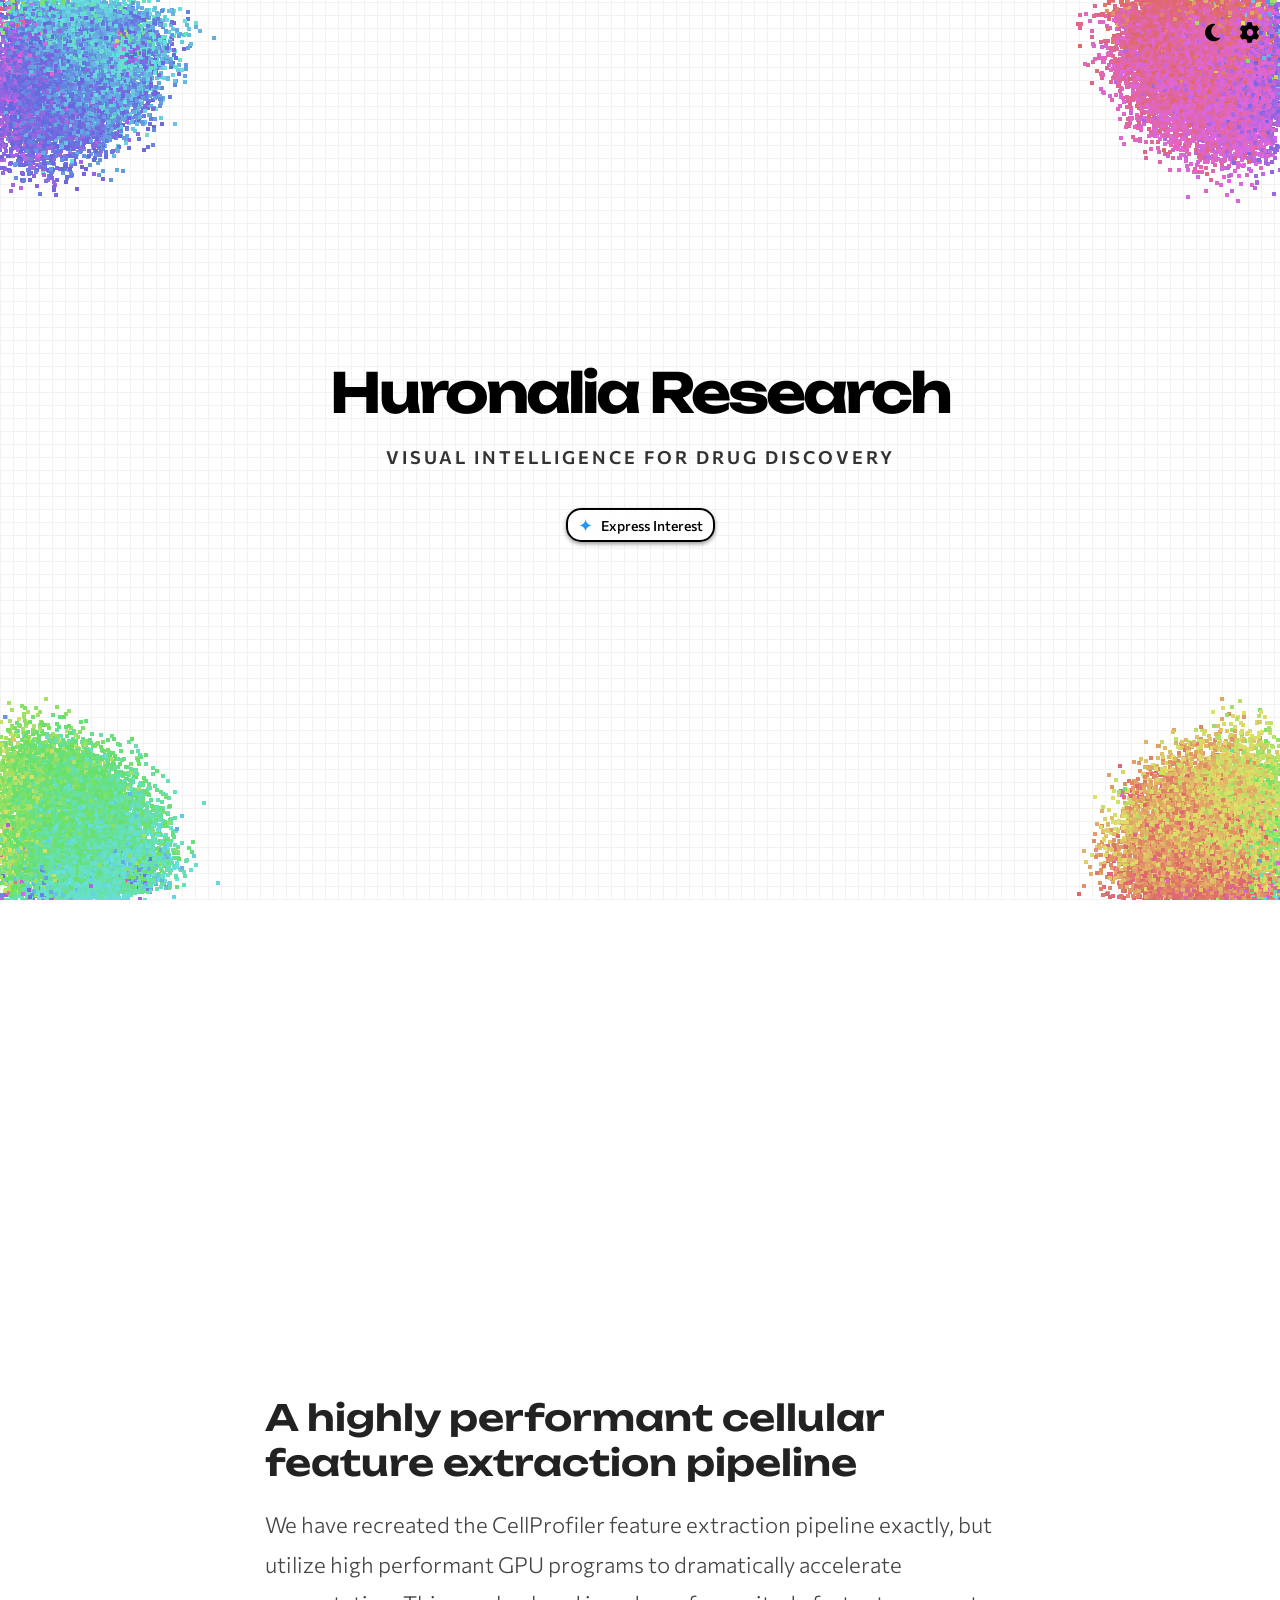
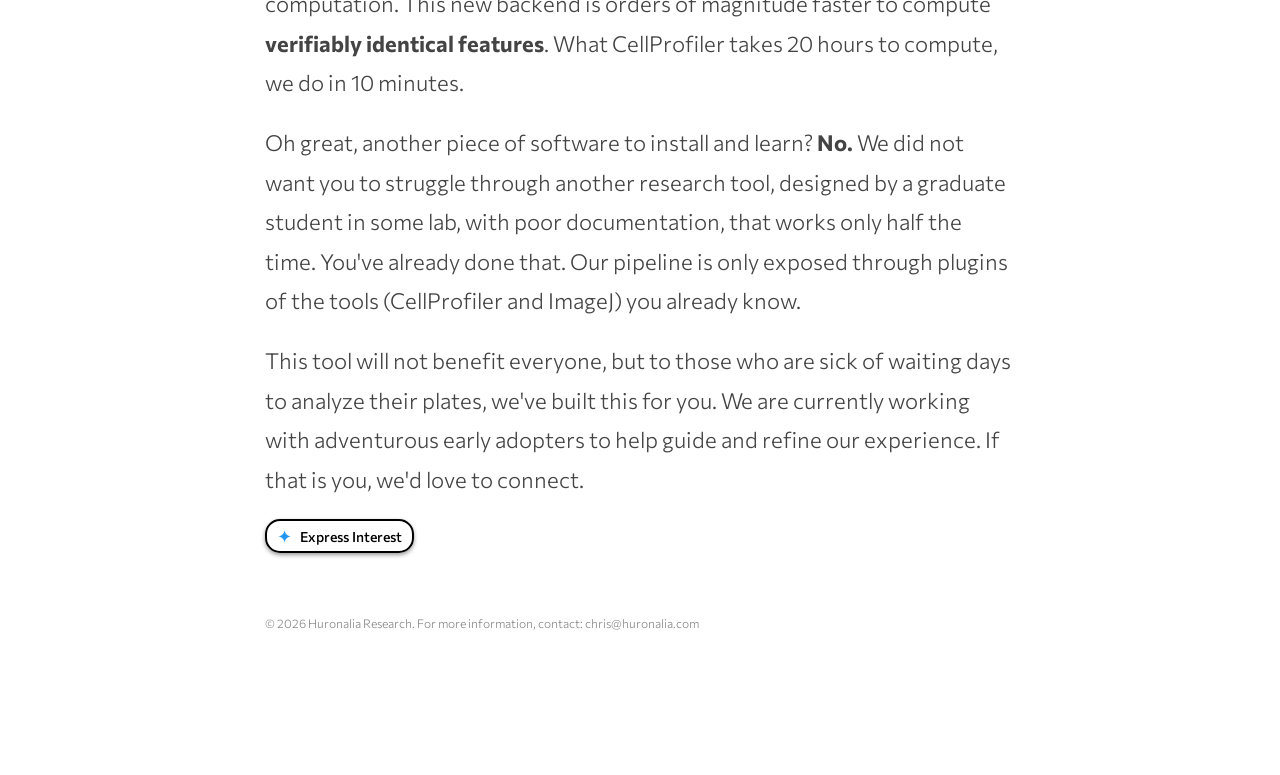
==== commit 0620638d: "updated title" ====
--- a/index.html
+++ b/index.html
@@ -9,7 +9,7 @@
 
     <meta charset="UTF-8">
     <meta name="viewport" content="width=device-width, initial-scale=1.0">
-    <title>Optical Flow Hero - WebGL</title>
+    <title>Huronalia Research</title>
 </head>
 <body>
 <canvas id="canvas"></canvas>
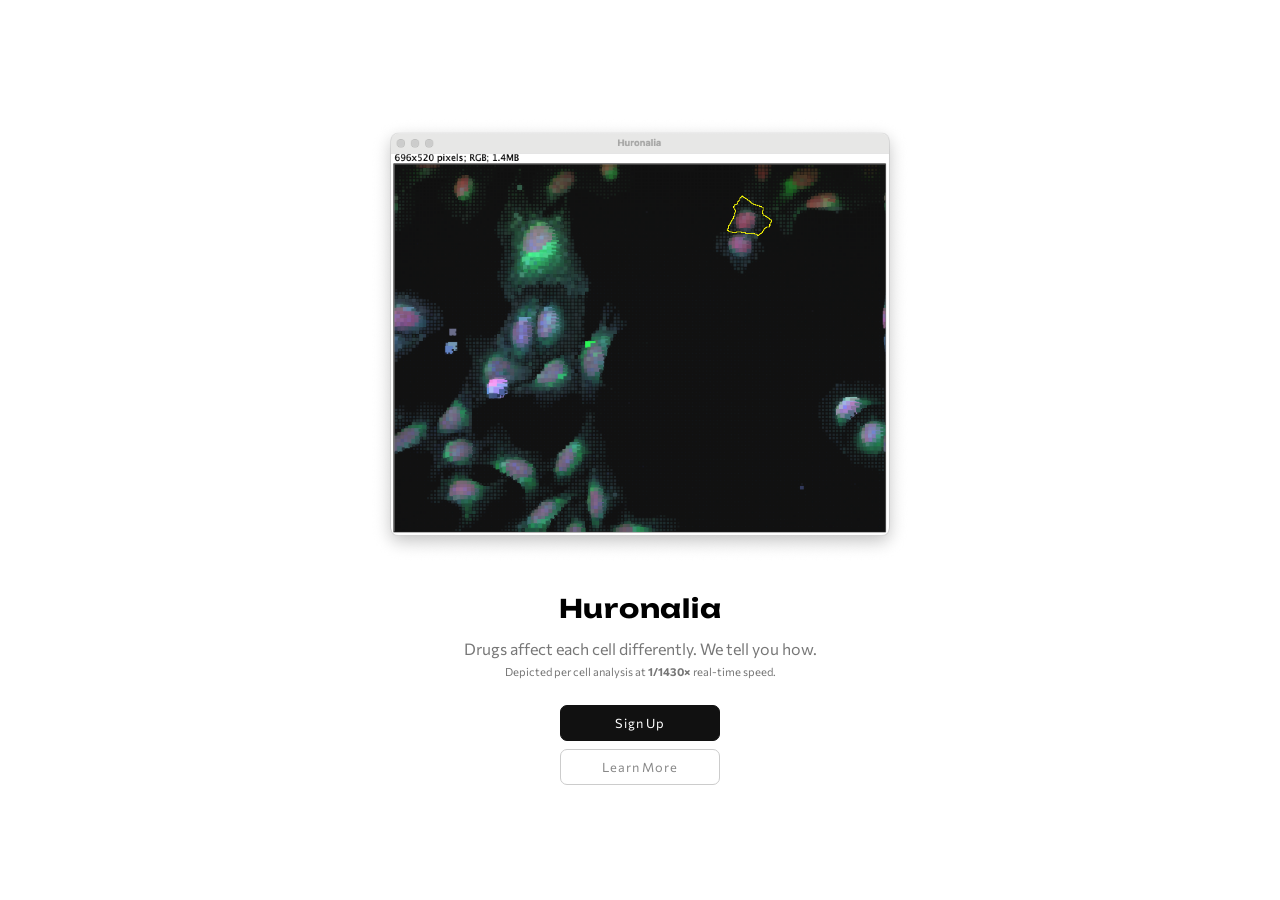
==== commit 597f7508: "redesign" ====
--- a/index.html
+++ b/index.html
@@ -3,332 +3,26 @@
 <head>
     <link rel="preconnect" href="https://fonts.googleapis.com">
     <link rel="preconnect" href="https://fonts.gstatic.com" crossorigin>
-    <link href="https://fonts.googleapis.com/css2?family=Bitcount+Grid+Single:wght@100..900&family=Bungee&family=Honk&family=Knewave&family=Slackey&display=swap" rel="stylesheet">
-    <link rel="stylesheet" href="https://cdnjs.cloudflare.com/ajax/libs/font-awesome/6.4.0/css/all.min.css">
+    <link href="https://fonts.googleapis.com/css2?family=Commissioner:wght@100..900&family=Righteous&family=Rubik+Microbe&family=Sen:wght@400..800&family=Tilt+Neon&family=Unbounded:wght@200..900&display=swap" rel="stylesheet">
     <link rel="stylesheet" href="css/index-webgl.css">
 
     <meta charset="UTF-8">
     <meta name="viewport" content="width=device-width, initial-scale=1.0">
-    <title>Huronalia Research</title>
+    <title>Huronalia</title>
 </head>
 <body>
-<canvas id="canvas"></canvas>
-
-<section class="hero-section">
-    <div class="hero-content">
-        <div class="logo">Huronalia Research</div>
-        <div class="name" >Visual Intelligence for Drug Discovery</div>
-        <div class="hero-buttons">
-<!--            <button class="btn">-->
-<!--                <span class="btn-icon" style="color: #4CAF50;">→</span>-->
-<!--                Login-->
-<!--            </button>-->
-            <button class="btn" onclick="window.location.href='form.html'">
-                <span class="btn-icon" style="color: #2196F3;">✦</span>
-                Express Interest
-            </button>
-<!--            <button class="btn" onclick="window.location.href='explore.html'">-->
-<!--                <span class="btn-icon" style="color: #FF9800;">◈</span>-->
-<!--                Explore-->
-<!--            </button>-->
-        </div>
-    </div>
-</section>
-
-<section class="content-section">
-    <div class="container">
-        <div style="height: 35vh"></div>
-        <h2>A highly performant cellular feature extraction pipeline</h2>
-
-        <p>
-            We have recreated the CellProfiler feature extraction pipeline exactly, but utilize high performant
-            GPU programs to dramatically accelerate computation. This new backend is orders of magnitude faster to
-            compute <b>verifiably identical features</b>. What CellProfiler takes 20 hours to compute, we do in 10 minutes.
-        </p>
-
-        <p>
-            Oh great, another piece of software to install and learn? <b>No.</b> We did not want you to struggle through another
-            research tool, designed by a graduate student in some lab, with poor documentation, that works only half the time.
-            You've already done that.
-            Our pipeline is only exposed through plugins of the tools (CellProfiler and ImageJ) you already know.
-        </p>
-
-        <p>
-            This tool will not benefit everyone, but to those who are sick of waiting days to analyze their plates, we've
-            built this for you. We are currently working with adventurous early adopters to help guide and refine
-            our experience. If that is you, we'd love to connect.
-        </p>
-
-        <button class="btn" onclick="window.location.href='form.html'">
-            <span class="btn-icon" style="color: #2196F3;">✦</span>
-            Express Interest
-        </button>
-
-        <p style="margin-top: 20px; padding-top: 40px; border-top: 0px solid #eee; color: #888; font-size: 12px; position: sticky">
-        © 2026 Huronalia Research. For more information, contact: chris@huronalia.com
-        </p>
-    </div>
-</section>
-
-<div id="theme-button">
-    <i class="fa-solid fa-moon"></i>
-</div>
-<div id="settings-button">
-    <i class="fa-solid fa-gear"></i>
-</div>
-
-<div id="settings-panel">
-    <div class="panel-header">Simulation Controls</div>
-
-    <div class="stat-group">
-        <div class="stat-label">FPS</div>
-        <div class="stat-value" id="fps-display">--</div>
-    </div>
-
-    <div class="stat-group">
-        <div class="stat-label">Particles</div>
-        <div class="particle-input-group">
-            <input type="number" class="particle-input" id="particle-input" value="50000" min="100" max="200000" step="1000">
-            <button class="go-btn hidden" id="particle-go-btn">Go</button>
+    <div class="page-center">
+        <div class="page-text">
+            <img id="hero-img" class="hero-image" src="" alt="">
+            <h2>Huronalia</h2>
+            <p>Drugs affect each cell differently. We tell you how.</p>
+            <p style="font-size: 0.7rem">Depicted per cell analysis at <strong>1/1430×</strong> real-time speed.</p>
+            <div class="button-group">
+                <a href="form.html"><button class="btn btn--primary">Sign Up</button></a>
+                <a href="learn-more.html"><button class="btn btn--ghost">Learn More</button></a>
+            </div>
         </div>
     </div>
 
-    <div class="stat-group">
-        <div class="stat-label">Convergence</div>
-        <div class="stat-value" id="convergence-display">--</div>
-    </div>
-
-    <div class="divider"></div>
-
-    <div class="control-group">
-        <div class="control-label">
-            <span>Perturbation</span>
-            <span class="control-value" id="perturbation-value">0.9</span>
-        </div>
-        <input type="range" id="perturbation-slider" min="0" max="2" step="0.1" value="0.9">
-    </div>
-
-    <div class="control-group">
-        <div class="control-label">
-            <span>Damping</span>
-            <span class="control-value" id="damping-value">0.99</span>
-        </div>
-        <input type="range" id="damping-slider" min="0.8" max="0.999" step="0.001" value="0.99">
-    </div>
-
-    <div class="control-group">
-        <div class="control-label">
-            <span>Max Velocity</span>
-            <span class="control-value" id="max-velocity-value">100</span>
-        </div>
-        <input type="range" id="max-velocity-slider" min="0.1" max="100" step="0.1" value="10">
-    </div>
-
-    <div class="control-group">
-        <div class="control-label">
-            <span>Min Velocity</span>
-            <span class="control-value" id="min-velocity-value">3</span>
-        </div>
-        <input type="range" id="min-velocity-slider" min="0.1" max="100" step="0.1" value="3">
-    </div>
-
-    <div class="control-group">
-        <div class="control-label">
-            <span>Velocity Decay</span>
-            <span class="control-value" id="velocity-decay-value">0.3</span>
-        </div>
-        <input type="range" id="velocity-decay-slider" min="0" max="2" step="0.05" value="0.3">
-    </div>
-
-    <div class="control-group">
-        <div class="control-label">
-            <span>Max Well Gravity</span>
-            <span class="control-value" id="max-well-gravity-value">15</span>
-        </div>
-        <input type="range" id="max-well-gravity-slider" min="1" max="50" step="0.5" value="15">
-    </div>
-
-    <div class="control-group">
-        <div class="control-label">
-            <span>Gravity Multiplier</span>
-            <span class="control-value" id="gravity-multiplier-value">0.01</span>
-        </div>
-        <input type="range" id="gravity-multiplier-slider" min="0.001" max="0.1" step="0.001" value="0.01">
-    </div>
-
-    <div class="control-group">
-        <div class="control-label">
-            <span>Particle Size</span>
-            <span class="control-value" id="particle-size-value">4</span>
-        </div>
-        <input type="range" id="particle-size-slider" min="1" max="10" step="0.5" value="4">
-    </div>
-
-    <div class="control-group">
-        <div class="control-label">
-            <span>Simulation Speed</span>
-            <span class="control-value" id="sim-speed-value">1.0</span>
-        </div>
-        <input type="range" id="sim-speed-slider" min="0.1" max="3" step="0.1" value="1.0">
-    </div>
-
-    <div class="control-group">
-        <div class="control-label">
-            <span>Grid Size</span>
-            <span class="control-value" id="grid-size-value">13</span>
-        </div>
-        <input type="range" id="grid-size-slider" min="5" max="50" step="1" value="13">
-    </div>
-
-    <div class="control-group">
-        <label style="display: flex; align-items: center; gap: 8px; cursor: pointer; font-size: 12px; font-weight: 600;">
-            <input type="checkbox" id="well-regeneration-checkbox" checked style="cursor: pointer;">
-            <span>Regenerate Wells at Max Gravity</span>
-        </label>
-    </div>
-
-    <div class="control-group">
-        <label style="display: flex; align-items: center; gap: 8px; cursor: pointer; font-size: 12px; font-weight: 600;">
-            <input type="checkbox" id="convergence-regeneration-checkbox" checked style="cursor: pointer;">
-            <span>Regenerate Wells on Convergence</span>
-        </label>
-    </div>
-
-    <div class="divider"></div>
-
-    <div class="action-buttons">
-        <button class="action-btn" id="reset-btn">Reset</button>
-        <button class="action-btn" id="restart-btn">Restart</button>
-    </div>
-</div>
-
-<script type="module">
-    import init, { ParticleSystem } from './particle-sim/pkg/particle_sim.js';
-    import { ParticleSimulation } from './js/particle-simulation.js';
-    import { WebGLRenderer } from './js/webgl-renderer.js';
-    import { SettingsPanel } from './js/settings-panel.js';
-
-    const canvas = document.getElementById('canvas');
-
-    // Initialize modules
-    const settingsPanel = new SettingsPanel();
-    const particleCount = settingsPanel.getStoredParticleCount();
-    const renderer = new WebGLRenderer(canvas);
-
-    async function run() {
-        // Initialize particle simulation
-        const simulation = new ParticleSimulation({
-            particleCount,
-            canvasWidth: canvas.width,
-            canvasHeight: canvas.height
-        });
-
-        await simulation.initialize(init, ParticleSystem);
-
-        // Animation timing
-        let lastTime = performance.now();
-        const targetFPS = 60;
-        const targetFrameTime = 1000 / targetFPS;
-
-        // FPS counter
-        let frameCount = 0;
-        let lastFpsUpdate = performance.now();
-
-        // Cache memory views
-        let cachedMemory = null;
-        let positions = null;
-        let velocities = null;
-        const wasmMemory = simulation.getMemory();
-
-        // Handle window resize
-        window.addEventListener('resize', () => {
-            renderer.resize(window.innerWidth, window.innerHeight);
-            simulation.resize(window.innerWidth, window.innerHeight);
-        });
-
-        function animate(currentTime) {
-            const elapsed = currentTime - lastTime;
-
-            if (elapsed >= targetFrameTime) {
-                const settings = settingsPanel.getSettings();
-                const deltaTime = (elapsed / targetFrameTime) * settings.simSpeed;
-                lastTime = currentTime;
-
-                // Update FPS counter and stats
-                frameCount++;
-                if (currentTime - lastFpsUpdate >= 1000) {
-                    const convergenceRatio = simulation.getConvergenceRatio();
-                    const converged = simulation.hasConverged();
-                    settingsPanel.updateStats(frameCount, convergenceRatio, converged);
-                    frameCount = 0;
-                    lastFpsUpdate = currentTime;
-                }
-
-                // Update simulation
-                const updateResult = simulation.update(deltaTime, settings);
-                if (updateResult.regenerated) {
-                    settingsPanel.updateCurrentMaxVelocity(updateResult.currentMaxVelocity);
-                } else {
-                    settingsPanel.updateCurrentMaxVelocity(updateResult.currentMaxVelocity);
-                }
-
-                // Get positions and velocities from WASM
-                const posPtr = simulation.getPositions();
-                const velPtr = simulation.getVelocities();
-
-                // Update cached memory views if needed
-                if (!cachedMemory || cachedMemory.buffer !== wasmMemory.buffer) {
-                    cachedMemory = new Float32Array(wasmMemory.buffer);
-                    positions = cachedMemory.subarray(posPtr / 4, posPtr / 4 + particleCount * 2);
-                    velocities = cachedMemory.subarray(velPtr / 4, velPtr / 4 + particleCount * 2);
-                }
-
-                // Render
-                const isDarkMode = document.body.classList.contains('dark-mode');
-                renderer.render(
-                    positions,
-                    velocities,
-                    particleCount,
-                    settings.particleSize,
-                    settings.gridSize,
-                    isDarkMode
-                );
-            }
-
-            requestAnimationFrame(animate);
-        }
-
-        animate(performance.now());
-    }
-
-    // Dark mode toggle
-    const themeButton = document.getElementById('theme-button');
-
-    themeButton.addEventListener('click', () => {
-        const icon = themeButton.querySelector('i');
-        if (document.body.classList.contains('dark-mode')) {
-            document.body.classList.remove('dark-mode');
-            icon.classList.remove('fa-sun');
-            icon.classList.add('fa-moon');
-            localStorage.setItem('theme', 'light');
-        } else {
-            document.body.classList.add('dark-mode');
-            icon.classList.remove('fa-moon');
-            icon.classList.add('fa-sun');
-            localStorage.setItem('theme', 'dark');
-        }
-    });
-
-    // Load saved theme preference
-    const savedTheme = localStorage.getItem('theme');
-    if (savedTheme === 'dark') {
-        document.body.classList.add('dark-mode');
-        const icon = themeButton.querySelector('i');
-        icon.classList.remove('fa-moon');
-        icon.classList.add('fa-sun');
-    }
-
-    run();
-</script>
-</body>
-</html>
+    <script src="js/hero-canvas.js"></script>
+</body>
--- a/css/index-webgl.css
+++ b/css/index-webgl.css
@@ -1,443 +1,203 @@
-@import url('https://fonts.googleapis.com/css2?family=Unbounded:wght@700;800;900&family=Commissioner:wght@100;200;300;400;500;600;700&display=swap');
-@import url('https://fonts.googleapis.com/css2?family=Righteous&family=Rubik+Microbe&family=Sen:wght@400..800&family=Tilt+Neon&family=Unbounded:wght@200..900&display=swap');
 * {
     margin: 0;
     padding: 0;
     box-sizing: border-box;
-}
-
-:root {
-    /* Light mode colors */
-    --bg-primary: #ffffff;
-    --bg-panel: rgba(255, 255, 255, 0.95);
-    --bg-card: #f8f9fa;
-    --border-color: #000;
-    --text-primary: #000000;
-    --text-secondary: #222222;
-    --text-tertiary: #333333;
-    --text-quaternary: #444444;
-    --text-muted: #666;
-    --btn-bg: rgba(255,255,255,0.8);
-}
-
-body.dark-mode {
-    /* Dark mode colors */
-    --bg-primary: #1a1a1a;
-    --bg-panel: rgba(30, 30, 30, 0.95);
-    --bg-card: #2a2a2a;
-    --border-color: #404040;
-    --text-primary: #ffffff;
-    --text-secondary: #e0e0e0;
-    --text-tertiary: #d0d0d0;
-    --text-quaternary: #c0c0c0;
-    --text-muted: #999;
-    --btn-bg: rgba(40,40,40,0.8);
+    font-family: 'Commissioner', sans-serif;
 }
 
 body {
-    background: var(--bg-primary);
-    font-family: 'Commissioner', sans-serif;
-    overflow-x: hidden;
-    transition: background-color 0.3s ease;
-}
-
-#canvas {
-    position: fixed;
-    top: 0;
-    left: 0;
-    width: 100%;
-    height: 100vh;
-    z-index: 0;
-}
-
-.hero-section {
+    min-height: 100vh;
     position: relative;
-    height: 100vh;
-    width: 100%;
-}
-
-.hero-content {
-    position: absolute;
-    top: 50%;
-    left: 50%;
-    transform: translate(-50%, -50%);
+    display: flex;
+    align-items: center;
+    justify-content: center;
+}
+
+.page-center {
+    width: 100%;
+}
+
+.hero-image {
+    display: block;
+}
+
+.page-text {
+    display: flex;
+    flex-direction: column;
+    align-items: center;
     text-align: center;
-    z-index: 10;
-}
-
-.logo {
-    font-size: 55px;
+    padding: 0 2rem;
+}
+
+.button-group {
+    display: flex;
+    flex-direction: column;
+    gap: 0.5rem;
+    margin-top: 1.5rem;
+    width: 160px;
+}
+
+.btn {
+    padding: 9px 0;
+    font-size: 0.8rem;
+    letter-spacing: 0.07em;
+    cursor: pointer;
+    border-radius: 7px;
+    width: 100%;
+    font-family: 'Commissioner', sans-serif;
+    transition: background 0.2s ease, color 0.2s ease, border-color 0.2s ease;
+}
+
+.btn--primary {
+    background: #111;
+    color: #fff;
+    border: 1px solid #111;
+}
+
+.btn--primary:hover {
+    background: #333;
+    border-color: #333;
+}
+
+.btn--ghost {
+    background: transparent;
+    color: #888;
+    border: 1px solid #ccc;
+}
+
+.btn--ghost:hover {
+    border-color: #888;
+    color: #444;
+}
+
+h2 {
+    font-family: 'Unbounded', sans-serif;
+    font-size: 1.6rem;
     font-weight: 700;
-    color: var(--text-primary);
-    letter-spacing: -3px;
-    margin-bottom: 20px;
-    pointer-events: none;
-    font-family: "Unbounded", sans-serif;
-    transition: color 0.3s ease, text-shadow 0.3s ease;
-}
-
-.name {
-    font-size: 18px;
-    font-weight: 600;
-    color: var(--text-tertiary);
-    letter-spacing: 3px;
+    letter-spacing: 0.03em;
+    margin-bottom: 0.75rem;
+}
+
+p {
+    font-size: 1rem;
+    color: #777;
+    line-height: 1.65;
+}
+
+.hero-image {
+    max-width: 50vw;
+    max-height: 50vh;
+    object-fit: contain;
+    margin-bottom: 1.8rem;
+}
+
+/* ── form.html ── */
+
+.form-section {
+    min-height: 100vh;
+    display: flex;
+    align-items: center;
+    justify-content: center;
+    padding: 6vh 2rem;
+}
+
+.form-container {
+    width: 100%;
+    max-width: 520px;
+}
+
+.form-container h2 {
+    font-family: 'Unbounded', sans-serif;
+    font-size: 1.3rem;
+    font-weight: 700;
+    line-height: 1.5;
+    letter-spacing: -0.01em;
+    margin-bottom: 2rem;
+}
+
+.form-container .subtitle {
+    font-size: 1rem;
+    line-height: 1.8;
+    color: #555;
+    margin-bottom: 1rem;
+    padding-bottom: 0;
+}
+
+.form-container .subtitle:last-of-type {
+    margin-bottom: 2.5rem;
+    padding-bottom: 0;
+}
+
+.form-divider {
+    width: 32px;
+    height: 1px;
+    background: #333;
+    margin: 2rem 0;
+}
+
+.form-group {
+    display: flex;
+    flex-direction: column;
+    gap: 0.35rem;
+    margin-bottom: 1.4rem;
+}
+
+.form-group label {
+    font-size: 0.7rem;
+    letter-spacing: 0.12em;
     text-transform: uppercase;
-    margin-bottom: 40px;
-    pointer-events: none;
-    font-family: "Commissioner", sans-serif;
-    transition: color 0.3s ease, text-shadow 0.3s ease;
-}
-
-.hero-buttons {
-    display: flex;
-    gap: 8px;
-    justify-content: center;
-    pointer-events: auto;
-}
-
-.btn {
-    padding: 4px 10px;
-    /*width: 13rem;*/
-    font-size: 14px;
+    color: #888;
     font-weight: 500;
-    font-family: 'Commissioner', sans-serif;
-    background: var(--btn-bg);
-    color: var(--text-primary);
-    border: 2px solid var(--text-primary);
-    border-radius: 15px;
+}
+
+.required {
+    color: #333;
+}
+
+.form-group input {
+    background: transparent;
+    border: none;
+    border-bottom: 1px solid #ccc;
+    outline: none;
+    padding: 0.5rem 0;
+    font-size: 0.95rem;
+    font-family: 'Commissioner', sans-serif;
+    color: #111;
+    transition: border-color 0.2s ease;
+    width: 100%;
+}
+
+.form-group input::placeholder {
+    color: #bbb;
+}
+
+.form-group input:focus {
+    border-bottom-color: #111;
+}
+
+.btn-submit {
+    margin-top: 2rem;
+    background: transparent;
+    border: 1px solid #111;
+    padding: 0.65rem 1.8rem;
+    font-family: 'Commissioner', sans-serif;
+    font-size: 0.85rem;
+    letter-spacing: 0.06em;
     cursor: pointer;
-    transition: all 0.2s ease;
-    text-decoration: none;
-    display: inline-flex;
-    align-items: center;
-    gap: 8px;
-    box-shadow: 0 2px 4px rgba(0, 0, 0, 0.4);
-}
-
-.btn:hover {
-    background: var(--bg-primary);
-    transform: translateY(-1px);
-    box-shadow: 0 4px 8px rgba(0, 0, 0, 0.7);
-}
-
-.btn-icon {
-    font-size: 18px;
-}
-
-#theme-button {
-    position: fixed;
-    top: 20px;
-    right: 60px;
-    cursor: pointer;
-    z-index: 100;
-    font-size: 20px;
-    color: var(--text-primary);
-    transition: all 0.2s ease;
-}
-
-#theme-button:hover {
-    transform: scale(1.1);
-}
-
-#settings-button {
-    position: fixed;
-    top: 20px;
-    right: 20px;
-    cursor: pointer;
-    z-index: 100;
-    font-size: 20px;
-    color: var(--text-primary);
-    transition: all 0.2s ease;
-}
-
-#settings-button:hover {
-    transform: rotate(90deg);
-}
-
-#settings-panel {
-    position: fixed;
-    top: 50px;
-    right: 15px;
-    width: 280px;
-    max-height: 85vh;
-    background: var(--bg-panel);
-    border: 2px solid var(--border-color);
-    border-radius: 6px;
-    padding: 12px;
-    z-index: 99;
-    box-shadow: 0 4px 20px rgba(0, 0, 0, 0.2);
-    overflow-y: auto;
-    display: none;
-    transition: background-color 0.3s ease, border-color 0.3s ease;
-}
-
-#settings-panel.visible {
-    display: block;
-}
-
-.panel-header {
-    font-size: 16px;
-    font-weight: 600;
-    font-family: 'Commissioner', sans-serif;
-    margin-bottom: 8px;
-    padding-bottom: 6px;
-    border-bottom: 2px solid var(--border-color);
-    color: var(--text-primary);
-    transition: color 0.3s ease, border-color 0.3s ease;
-}
-
-.stat-group {
-    margin-bottom: 8px;
-}
-
-.stat-label {
-    font-size: 10px;
-    color: var(--text-muted);
-    text-transform: uppercase;
-    letter-spacing: 0.5px;
-    margin-bottom: 2px;
-    font-family: 'Commissioner', sans-serif;
-    font-weight: 400;
-    transition: color 0.3s ease;
-}
-
-.stat-value {
-    font-size: 16px;
-    font-weight: 700;
-    color: var(--text-primary);
-    font-family: monospace;
-    transition: color 0.3s ease;
-}
-
-.control-group {
-    margin-bottom: 12px;
-}
-
-.control-group label {
-    color: var(--text-primary);
-    transition: color 0.3s ease;
-}
-
-.control-label {
-    font-size: 12px;
-    font-weight: 500;
-    font-family: 'Commissioner', sans-serif;
-    margin-bottom: 4px;
-    display: flex;
-    justify-content: space-between;
-    color: var(--text-primary);
-    transition: color 0.3s ease;
-}
-
-.control-value {
-    color: var(--text-muted);
-    font-family: monospace;
-    font-size: 11px;
-    transition: color 0.3s ease;
-}
-
-input[type="range"] {
-    width: 100%;
-    height: 6px;
-    border-radius: 3px;
-    background: var(--border-color);
-    outline: none;
-    -webkit-appearance: none;
-    transition: background-color 0.3s ease;
-}
-
-input[type="range"]::-webkit-slider-thumb {
-    -webkit-appearance: none;
-    appearance: none;
-    width: 18px;
-    height: 18px;
-    border-radius: 50%;
-    background: var(--text-primary);
-    cursor: pointer;
-    transition: background-color 0.3s ease;
-}
-
-input[type="range"]::-moz-range-thumb {
-    width: 18px;
-    height: 18px;
-    border-radius: 50%;
-    background: var(--text-primary);
-    cursor: pointer;
-    border: none;
-    transition: background-color 0.3s ease;
-}
-
-.divider {
-    height: 1px;
-    background: var(--border-color);
-    margin: 8px 0;
-    transition: background-color 0.3s ease;
-}
-
-.action-buttons {
-    display: flex;
-    gap: 6px;
-    margin-top: 10px;
-}
-
-.action-btn {
-    flex: 1;
-    padding: 6px 10px;
-    font-size: 11px;
-    font-weight: 500;
-    font-family: 'Commissioner', sans-serif;
-    background: var(--bg-primary);
-    color: var(--text-primary);
-    border: 1px solid var(--text-primary);
-    border-radius: 4px;
-    cursor: pointer;
-    transition: all 0.2s ease;
-}
-
-.action-btn:hover {
-    background: var(--text-primary);
-    color: var(--bg-primary);
-}
-
-.particle-input-group {
-    display: flex;
-    align-items: center;
-    gap: 6px;
-}
-
-.particle-input {
-    flex: 1;
-    padding: 4px 8px;
-    font-size: 16px;
-    font-weight: 700;
-    font-family: monospace;
-    border: 1px solid var(--border-color);
-    border-radius: 4px;
-    background: var(--bg-primary);
-    color: var(--text-primary);
-    text-align: center;
-    transition: all 0.3s ease;
-}
-
-.particle-input:focus {
-    outline: none;
-    border-color: var(--text-primary);
-}
-
-.go-btn {
-    padding: 4px 12px;
-    font-size: 11px;
-    font-weight: 500;
-    font-family: 'Commissioner', sans-serif;
-    background: #4CAF50;
-    color: #ffffff;
-    border: 1px solid #4CAF50;
-    border-radius: 4px;
-    cursor: pointer;
-    transition: all 0.2s ease;
-    white-space: nowrap;
-}
-
-.go-btn:hover {
-    background: #45a049;
-}
-
-.go-btn.hidden {
-    display: none;
-}
-
-.content-section {
-    position: relative;
-    z-index: 1;
-    background: var(--bg-primary);
-    min-height: 100vh;
-    padding: 120px 20px;
-    transition: background-color 0.3s ease;
-}
-
-body:not(.dark-mode) .content-section {
-    background: linear-gradient(to bottom,
-        rgba(255, 255, 255, 0) 0%,
-        rgba(255, 255, 255, 0.35) 10%,
-        rgba(255, 255, 255, 0.7) 20%,
-        rgba(255, 255, 255, 0.7) 100%
-    );
-}
-
-body.dark-mode .content-section {
-    background: linear-gradient(to bottom,
-        rgba(26, 26, 26, 0) 0%,
-        rgba(26, 26, 26, 0.35) 10%,
-        rgba(26, 26, 26, 0.7) 20%,
-        rgba(26, 26, 26, 0.7) 100%
-    );
-}
-
-.container {
-    max-width: 750px;
-    margin: 0 auto;
-}
-
-h1 {
-    font-size: 48px;
-    font-weight: 600;
-    color: var(--text-primary);
-    margin-bottom: 30px;
-    line-height: 1.2;
-    font-family: 'Unbounded', sans-serif;
-    transition: color 0.3s ease;
-}
-
-h2 {
-    font-size: 36px;
-    font-weight: 600;
-    color: var(--text-secondary);
-    margin-top: 60px;
-    margin-bottom: 20px;
-    font-family: 'Unbounded', sans-serif;
-    transition: color 0.3s ease;
-}
-
-p {
-    font-size: 22px;
-    line-height: 1.8;
-    font-weight: 200;
-    color: var(--text-quaternary);
-    margin-bottom: 20px;
-    font-family: 'Commissioner', sans-serif;
-    font-weight: 300;
-    transition: color 0.3s ease;
-}
-
-.feature-grid {
-    display: grid;
-    grid-template-columns: repeat(auto-fit, minmax(250px, 1fr));
-    gap: 30px;
-    margin: 40px 0;
-}
-
-.feature-card {
-    padding: 30px;
-    background: var(--bg-card);
-    border-radius: 8px;
-    border-left: 4px solid var(--text-primary);
-    transition: background-color 0.3s ease, border-color 0.3s ease;
-}
-
-.feature-card h3 {
-    font-size: 24px;
-    font-weight: 600;
-    margin-bottom: 15px;
-    color: var(--text-primary);
-    font-family: 'Commissioner', sans-serif;
-    transition: color 0.3s ease;
-}
-
-.feature-card p {
-    font-size: 16px;
-    color: var(--text-muted);
-    margin: 0;
-    font-family: 'Commissioner', sans-serif;
-    font-weight: 300;
-    transition: color 0.3s ease;
-}
+    border-radius: 9px;
+    transition: background 0.2s ease, color 0.2s ease;
+    width: 100%;
+}
+
+.btn-submit:hover {
+    background: #111;
+    color: #fff;
+}
+
+.status {
+    margin-top: 1.2rem;
+    font-size: 0.8rem;
+    color: #555;
+    letter-spacing: 0.04em;
+    min-height: 1.2rem;
+}
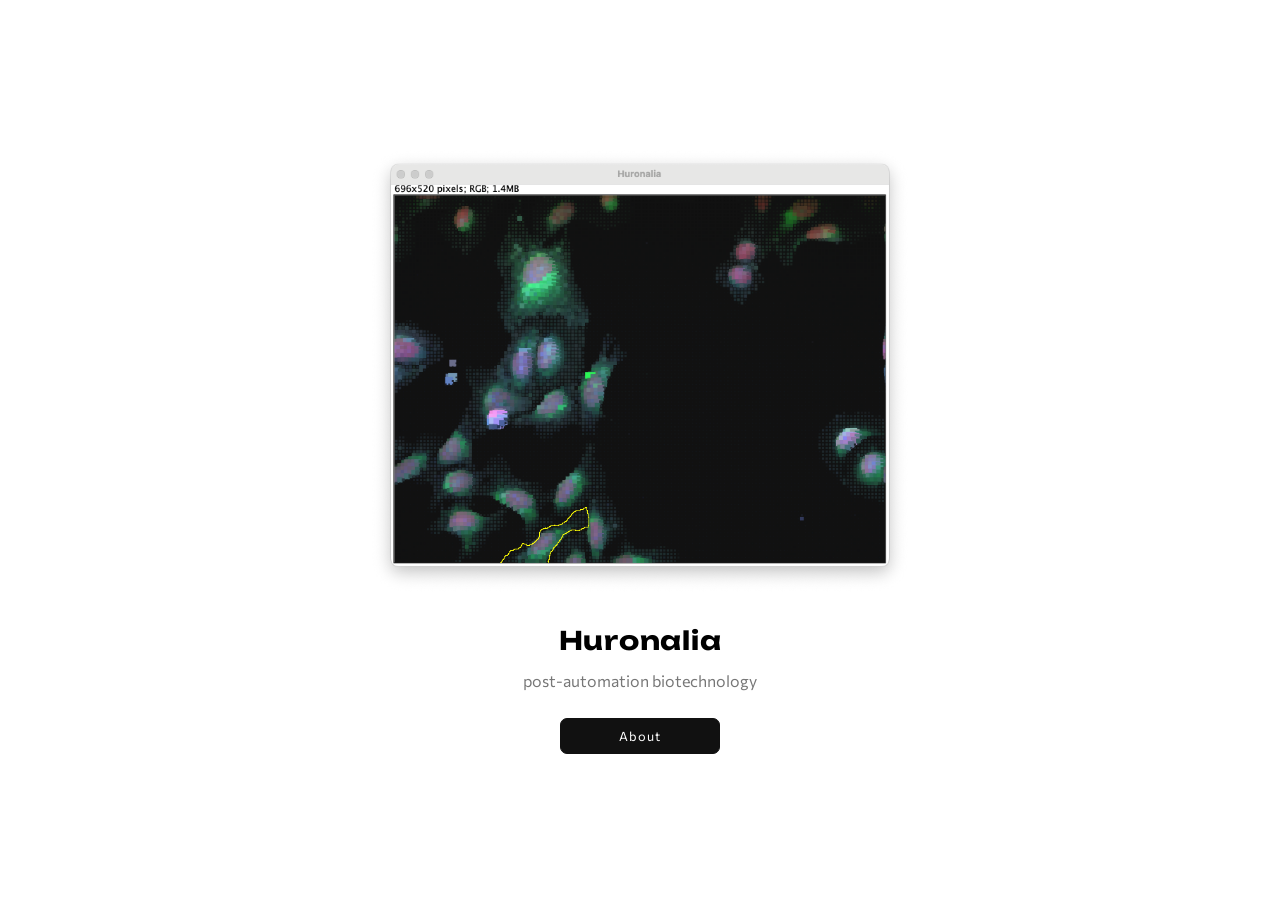
==== commit 4568e9a4: "simplified" ====
--- a/index.html
+++ b/index.html
@@ -3,8 +3,8 @@
 <head>
     <link rel="preconnect" href="https://fonts.googleapis.com">
     <link rel="preconnect" href="https://fonts.gstatic.com" crossorigin>
-    <link href="https://fonts.googleapis.com/css2?family=Commissioner:wght@100..900&family=Righteous&family=Rubik+Microbe&family=Sen:wght@400..800&family=Tilt+Neon&family=Unbounded:wght@200..900&display=swap" rel="stylesheet">
     <link rel="stylesheet" href="css/index-webgl.css">
+    <link href="https://fonts.googleapis.com/css2?family=Averia+Libre:ital,wght@0,300;0,400;0,700;1,300;1,400;1,700&family=Bagel+Fat+One&family=Commissioner:wght@100..900&family=Oi&family=Righteous&family=Rubik+Microbe&family=Sen:wght@400..800&family=Supermercado+One&family=Tilt+Neon&family=Unbounded:wght@200..900&display=swap" rel="stylesheet">
 
     <meta charset="UTF-8">
     <meta name="viewport" content="width=device-width, initial-scale=1.0">
@@ -15,11 +15,19 @@
         <div class="page-text">
             <img id="hero-img" class="hero-image" src="" alt="">
             <h2>Huronalia</h2>
-            <p>Drugs affect each cell differently. We tell you how.</p>
-            <p style="font-size: 0.7rem">Depicted per cell analysis at <strong>1/1430×</strong> real-time speed.</p>
+            <p>post-automation biotechnology</p>
             <div class="button-group">
-                <a href="form.html"><button class="btn btn--primary">Sign Up</button></a>
-                <a href="learn-more.html"><button class="btn btn--ghost">Learn More</button></a>
+                <a href="about.html"><button class="btn btn--primary">
+                    About
+<!--                    <div class="bg-img"></div>-->
+                </button></a>
+<!--                <a href="learn-more.html"><button class="btn btn&#45;&#45;primary">More</button></a>-->
+<!--                <a href="form.html"><button class="btn btn&#45;&#45;primary">Sign Up</button></a>-->
+<!--                <a href="documentation.html"><button class="btn btn&#45;&#45;primary">Documentation</button></a>-->
+<!--                <a href="downloads.html"><button class="btn btn&#45;&#45;primary">Downloads</button></a>-->
+<!--                <a href="installation.html"><button class="btn btn&#45;&#45;primary">Installation</button></a>-->
+<!--                <a href="validation.html"><button class="btn btn&#45;&#45;primary">Validation</button></a>-->
+<!--                <a href="publications.html"><button class="btn btn&#45;&#45;primary">Publications</button></a>-->
             </div>
         </div>
     </div>
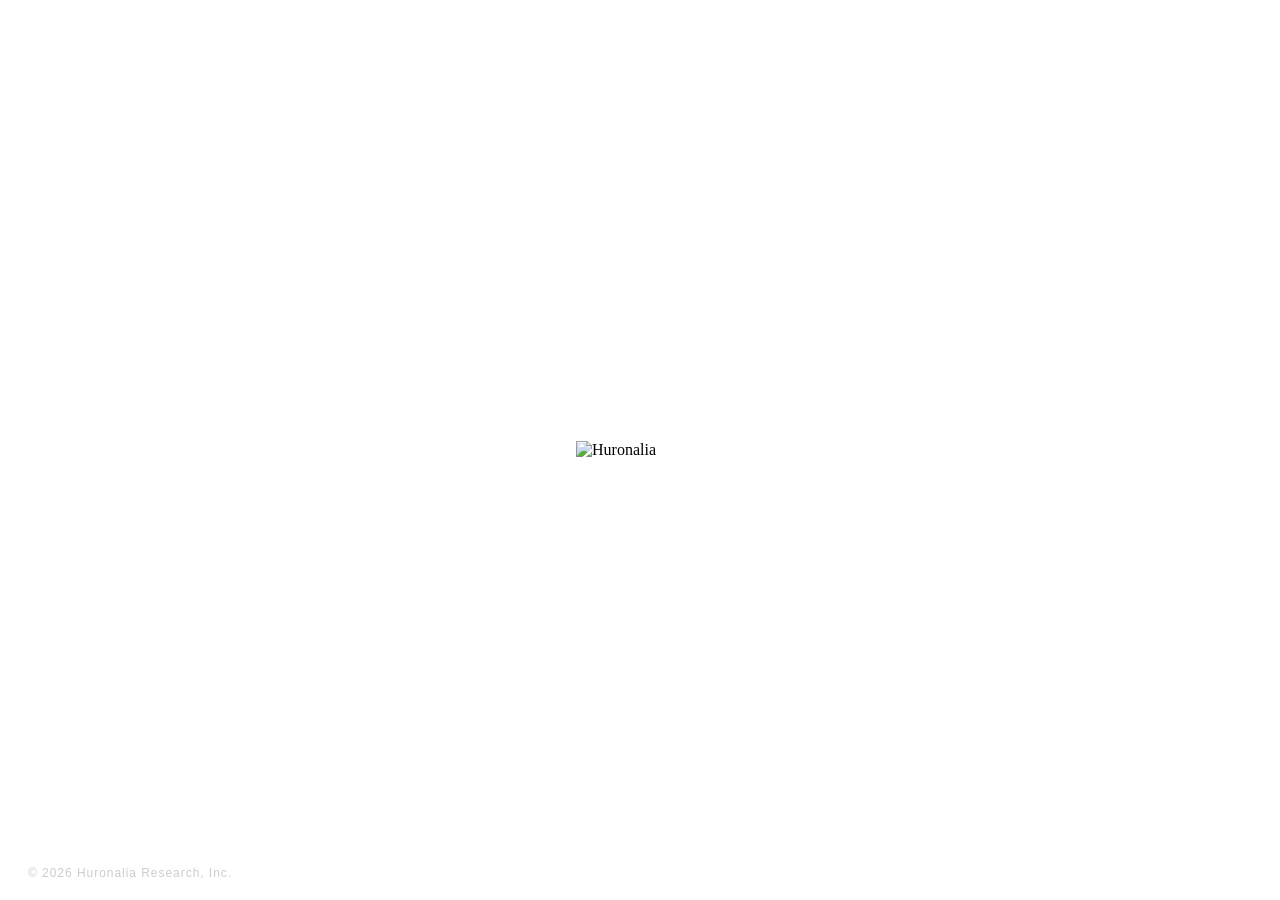
==== commit 847fccb2: "stealth" ====
--- a/index.html
+++ b/index.html
@@ -1,36 +1,49 @@
 <!DOCTYPE html>
 <html lang="en">
 <head>
+    <meta charset="UTF-8">
+    <meta name="viewport" content="width=device-width, initial-scale=1.0">
     <link rel="preconnect" href="https://fonts.googleapis.com">
     <link rel="preconnect" href="https://fonts.gstatic.com" crossorigin>
-    <link rel="stylesheet" href="css/index-webgl.css">
-    <link href="https://fonts.googleapis.com/css2?family=Averia+Libre:ital,wght@0,300;0,400;0,700;1,300;1,400;1,700&family=Bagel+Fat+One&family=Commissioner:wght@100..900&family=Oi&family=Righteous&family=Rubik+Microbe&family=Sen:wght@400..800&family=Supermercado+One&family=Tilt+Neon&family=Unbounded:wght@200..900&display=swap" rel="stylesheet">
-
-    <meta charset="UTF-8">
-    <meta name="viewport" content="width=device-width, initial-scale=1.0">
+    <link href="https://fonts.googleapis.com/css2?family=Averia+Libre:wght@300;400;700&display=swap" rel="stylesheet">
     <title>Huronalia</title>
+    <style>
+        * { margin: 0; padding: 0; box-sizing: border-box; }
+        html, body {
+            width: 100%;
+            height: 100%;
+            background: white;
+            display: flex;
+            align-items: center;
+            justify-content: center;
+        }
+        img {
+            width: max(100px, 10vw);
+            height: auto;
+        }
+        .company-name {
+            position: fixed;
+            top: 24px;
+            left: 28px;
+            font-family: 'Averia Libre', sans-serif;
+            font-size: 1.2rem;
+            font-weight: 400;
+            color: black;
+        }
+        .copyright {
+            position: fixed;
+            bottom: 20px;
+            left: 28px;
+            font-family: sans-serif;
+            font-size: 0.75rem;
+            color: #ccc;
+            letter-spacing: 0.08em;
+        }
+    </style>
 </head>
 <body>
-    <div class="page-center">
-        <div class="page-text">
-            <img id="hero-img" class="hero-image" src="" alt="">
-            <h2>Huronalia</h2>
-            <p>post-automation biotechnology</p>
-            <div class="button-group">
-                <a href="about.html"><button class="btn btn--primary">
-                    About
-<!--                    <div class="bg-img"></div>-->
-                </button></a>
-<!--                <a href="learn-more.html"><button class="btn btn&#45;&#45;primary">More</button></a>-->
-<!--                <a href="form.html"><button class="btn btn&#45;&#45;primary">Sign Up</button></a>-->
-<!--                <a href="documentation.html"><button class="btn btn&#45;&#45;primary">Documentation</button></a>-->
-<!--                <a href="downloads.html"><button class="btn btn&#45;&#45;primary">Downloads</button></a>-->
-<!--                <a href="installation.html"><button class="btn btn&#45;&#45;primary">Installation</button></a>-->
-<!--                <a href="validation.html"><button class="btn btn&#45;&#45;primary">Validation</button></a>-->
-<!--                <a href="publications.html"><button class="btn btn&#45;&#45;primary">Publications</button></a>-->
-            </div>
-        </div>
-    </div>
-
-    <script src="js/hero-canvas.js"></script>
-</body>+    <!-- <span class="company-name">Huronalia</span> -->
+    <img src="resources/logo.svg" alt="Huronalia">
+    <span class="copyright">&copy; 2026 Huronalia Research, Inc.</span>
+</body>
+</html>
